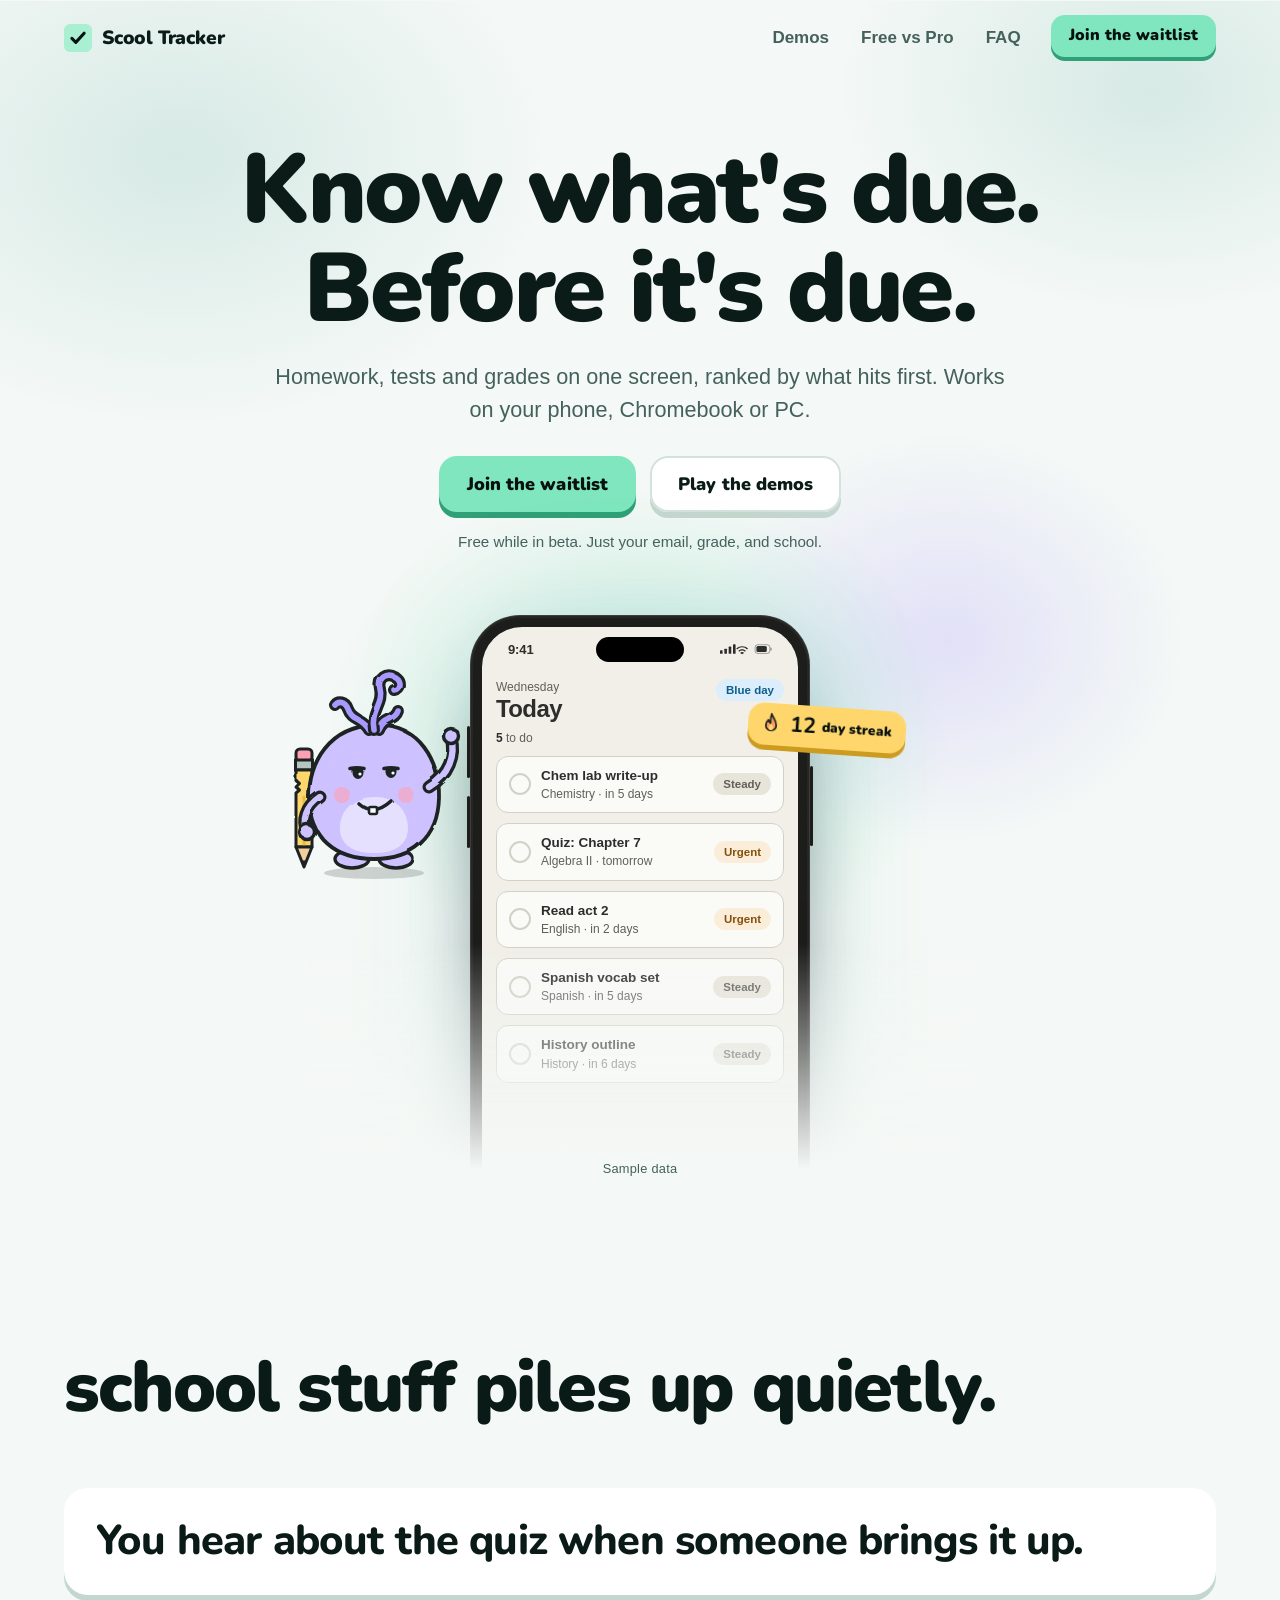
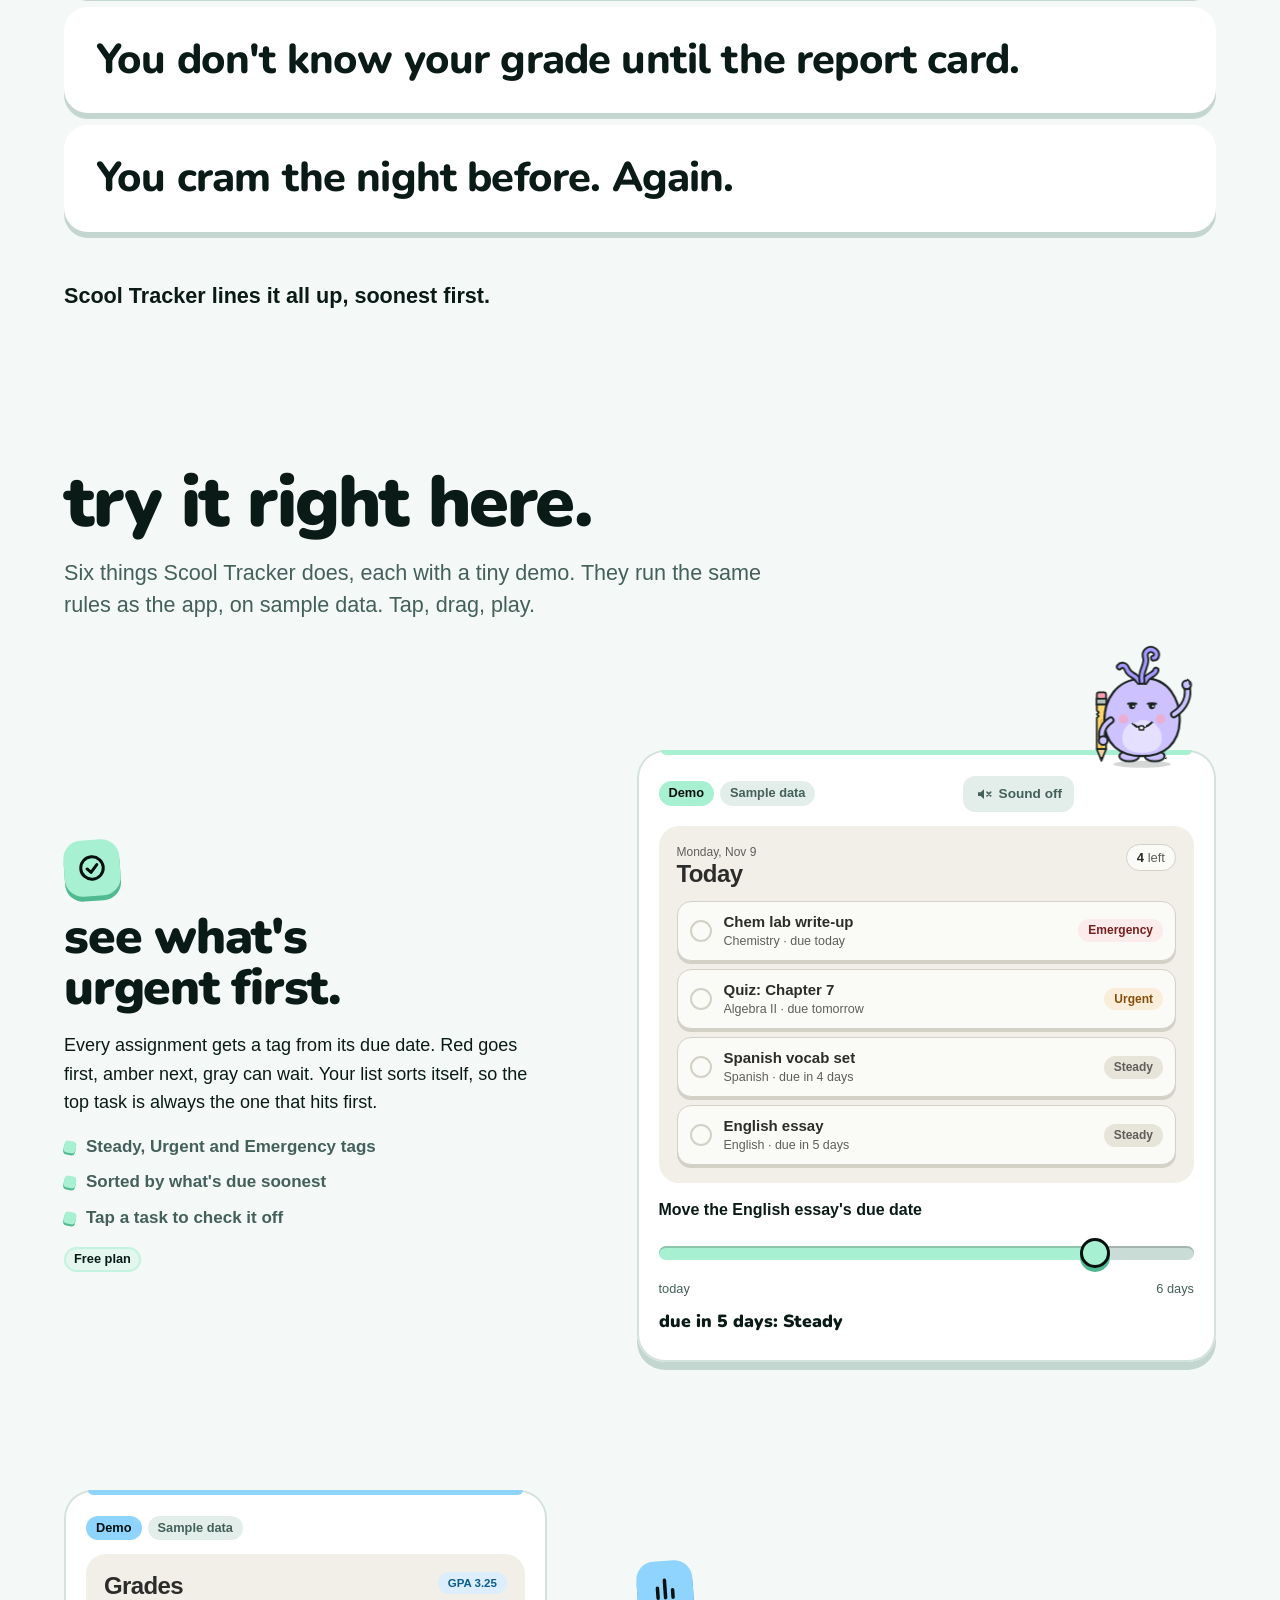
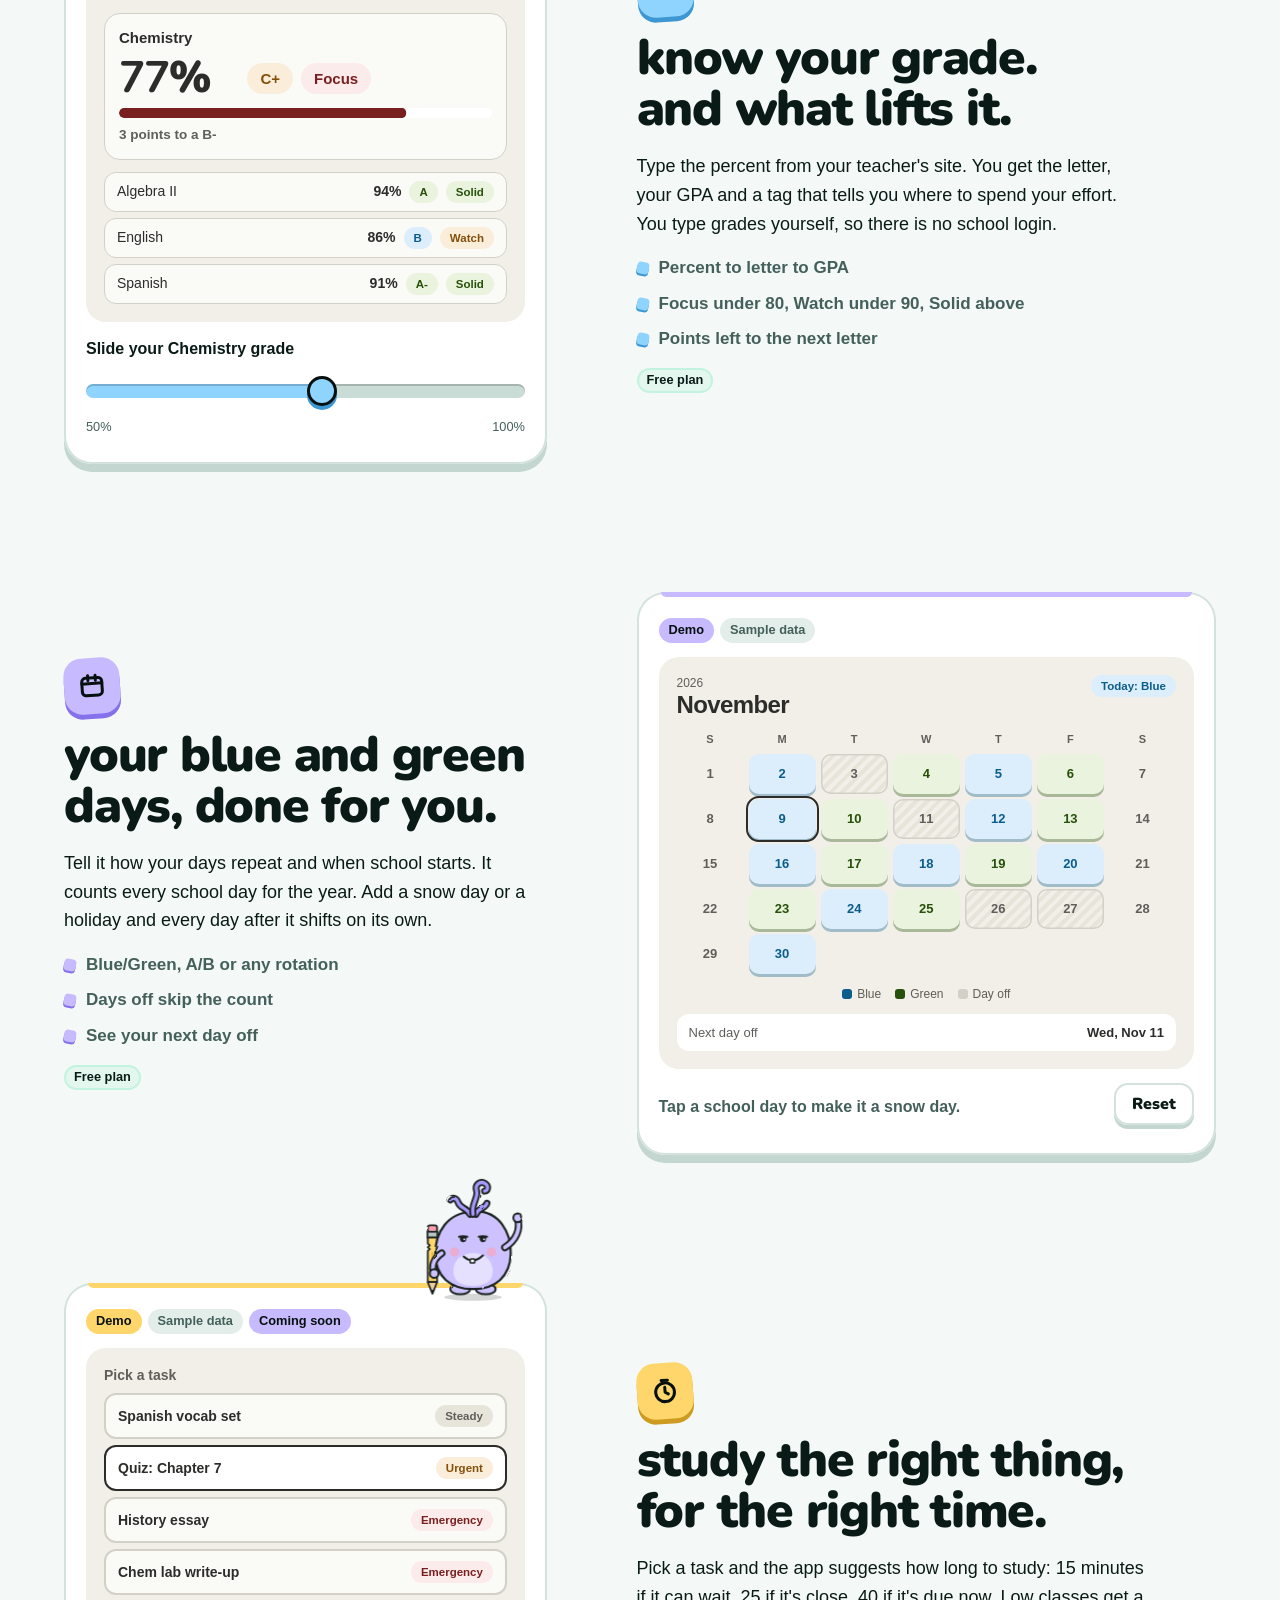
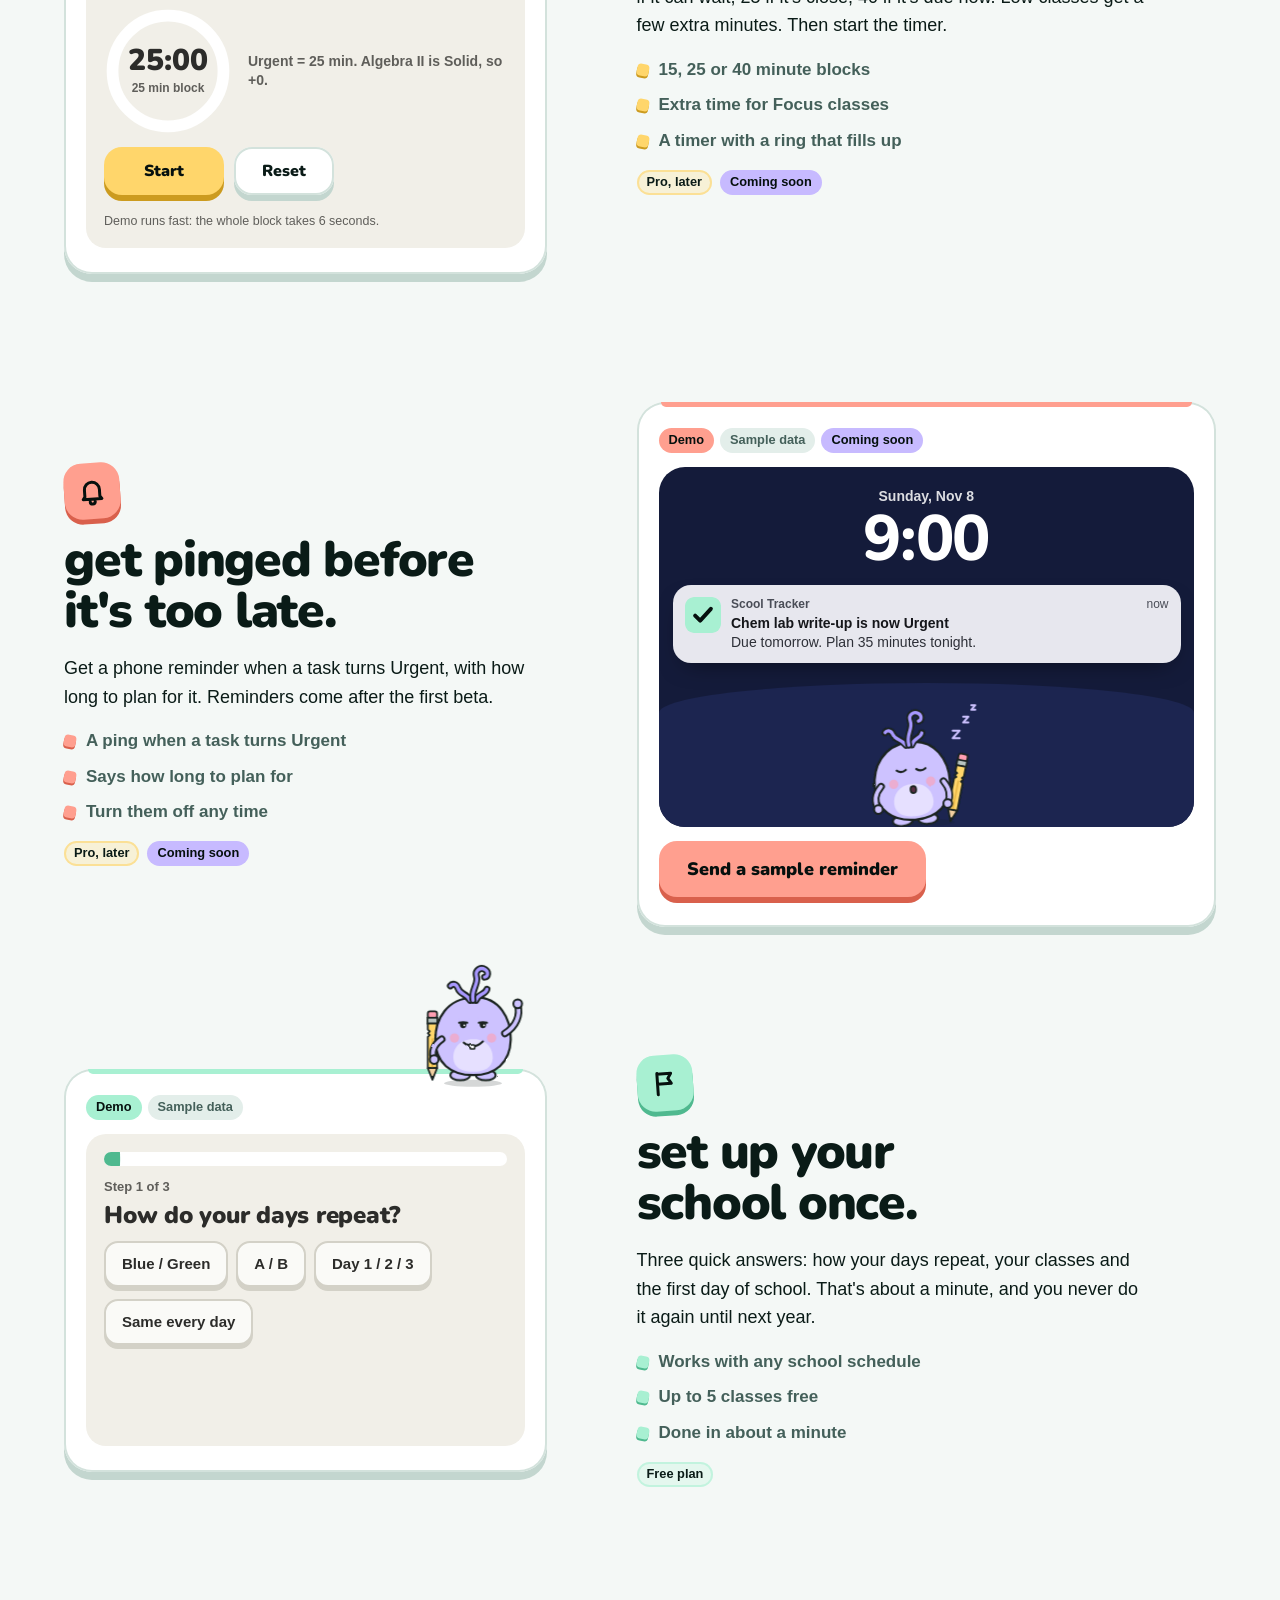
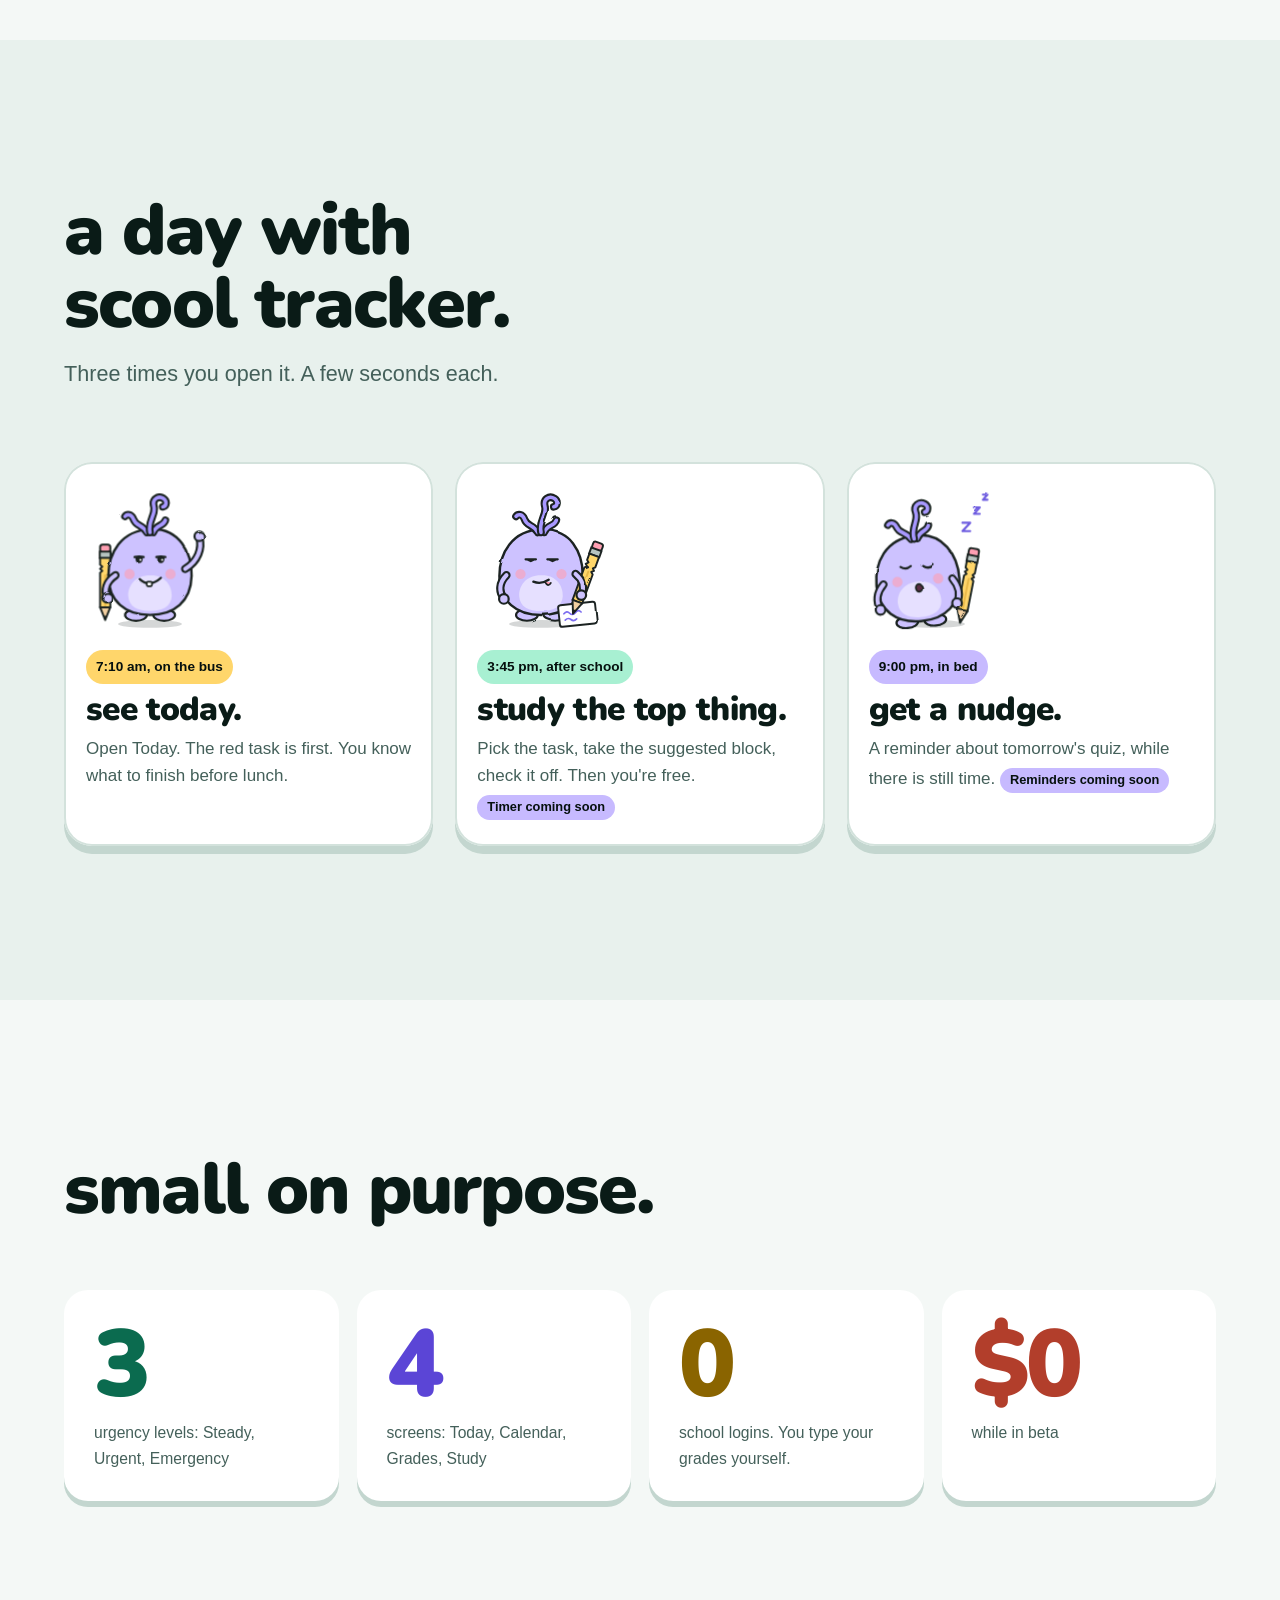
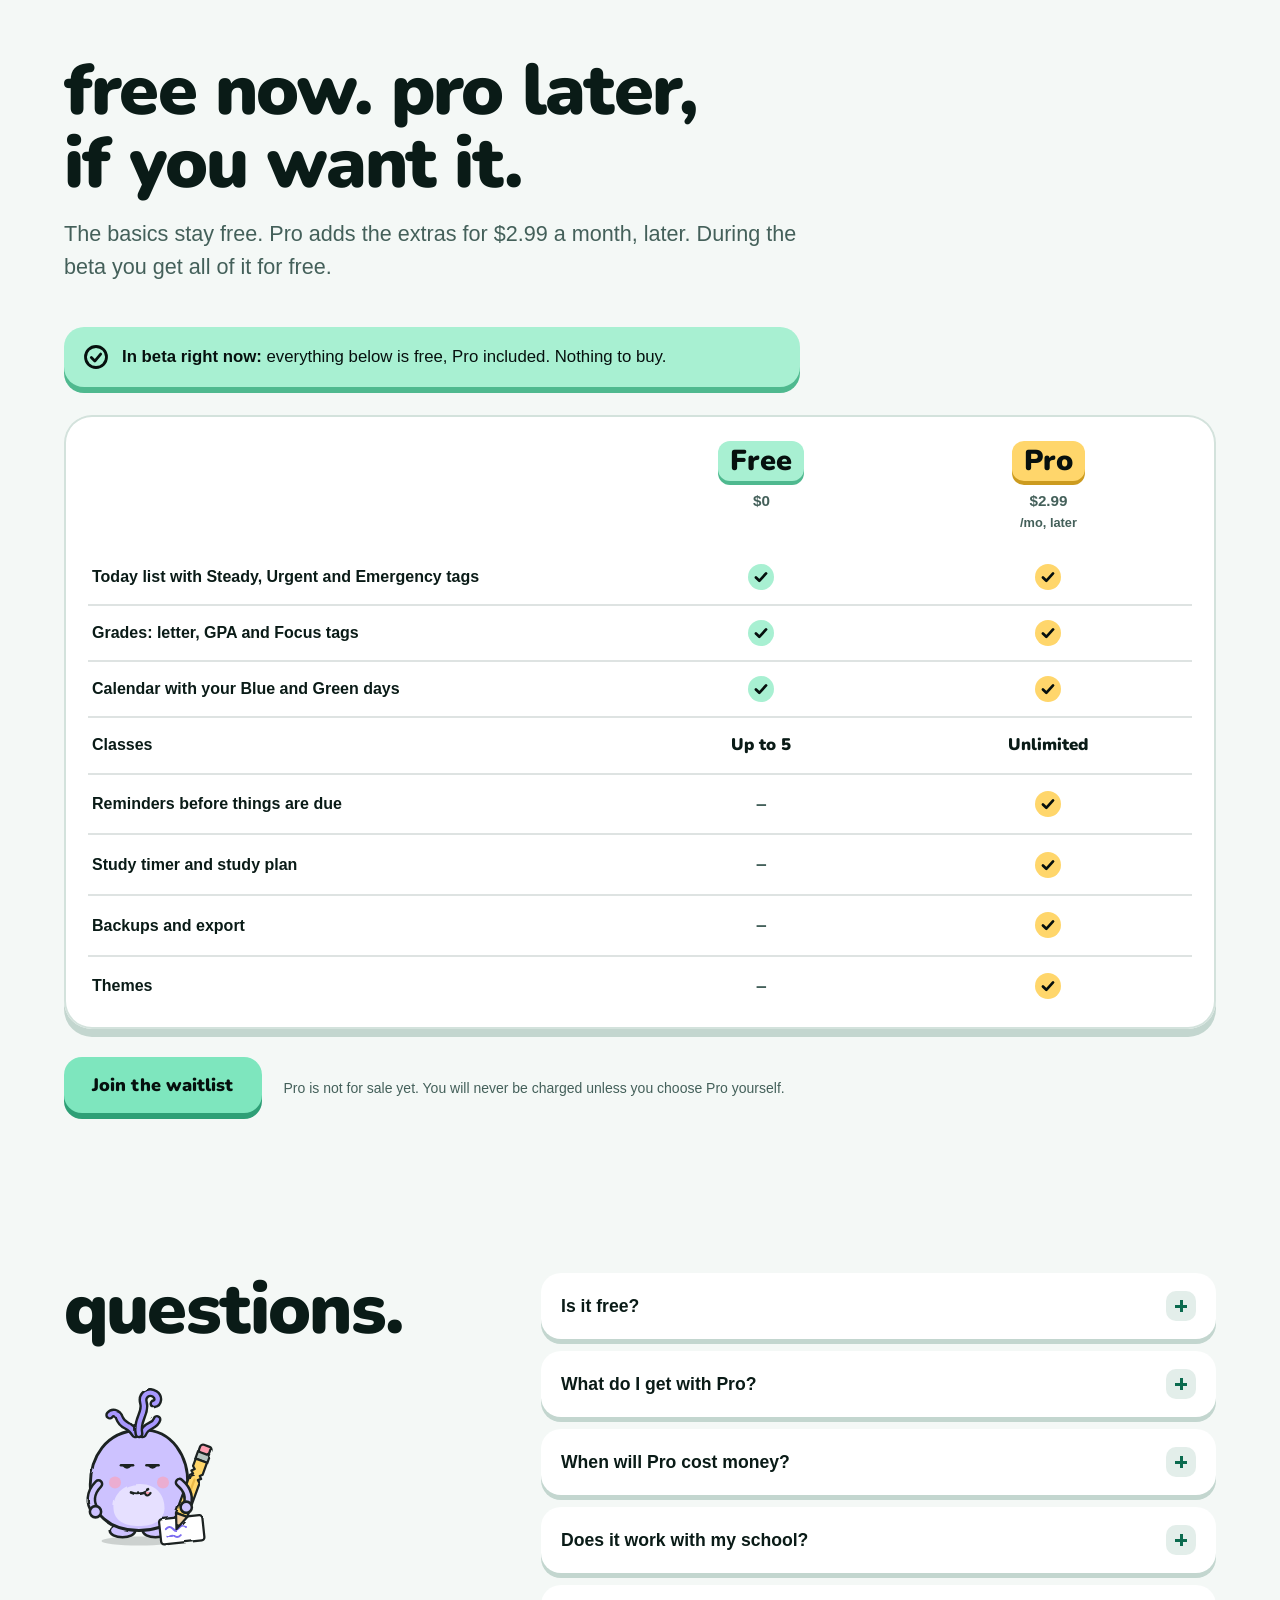
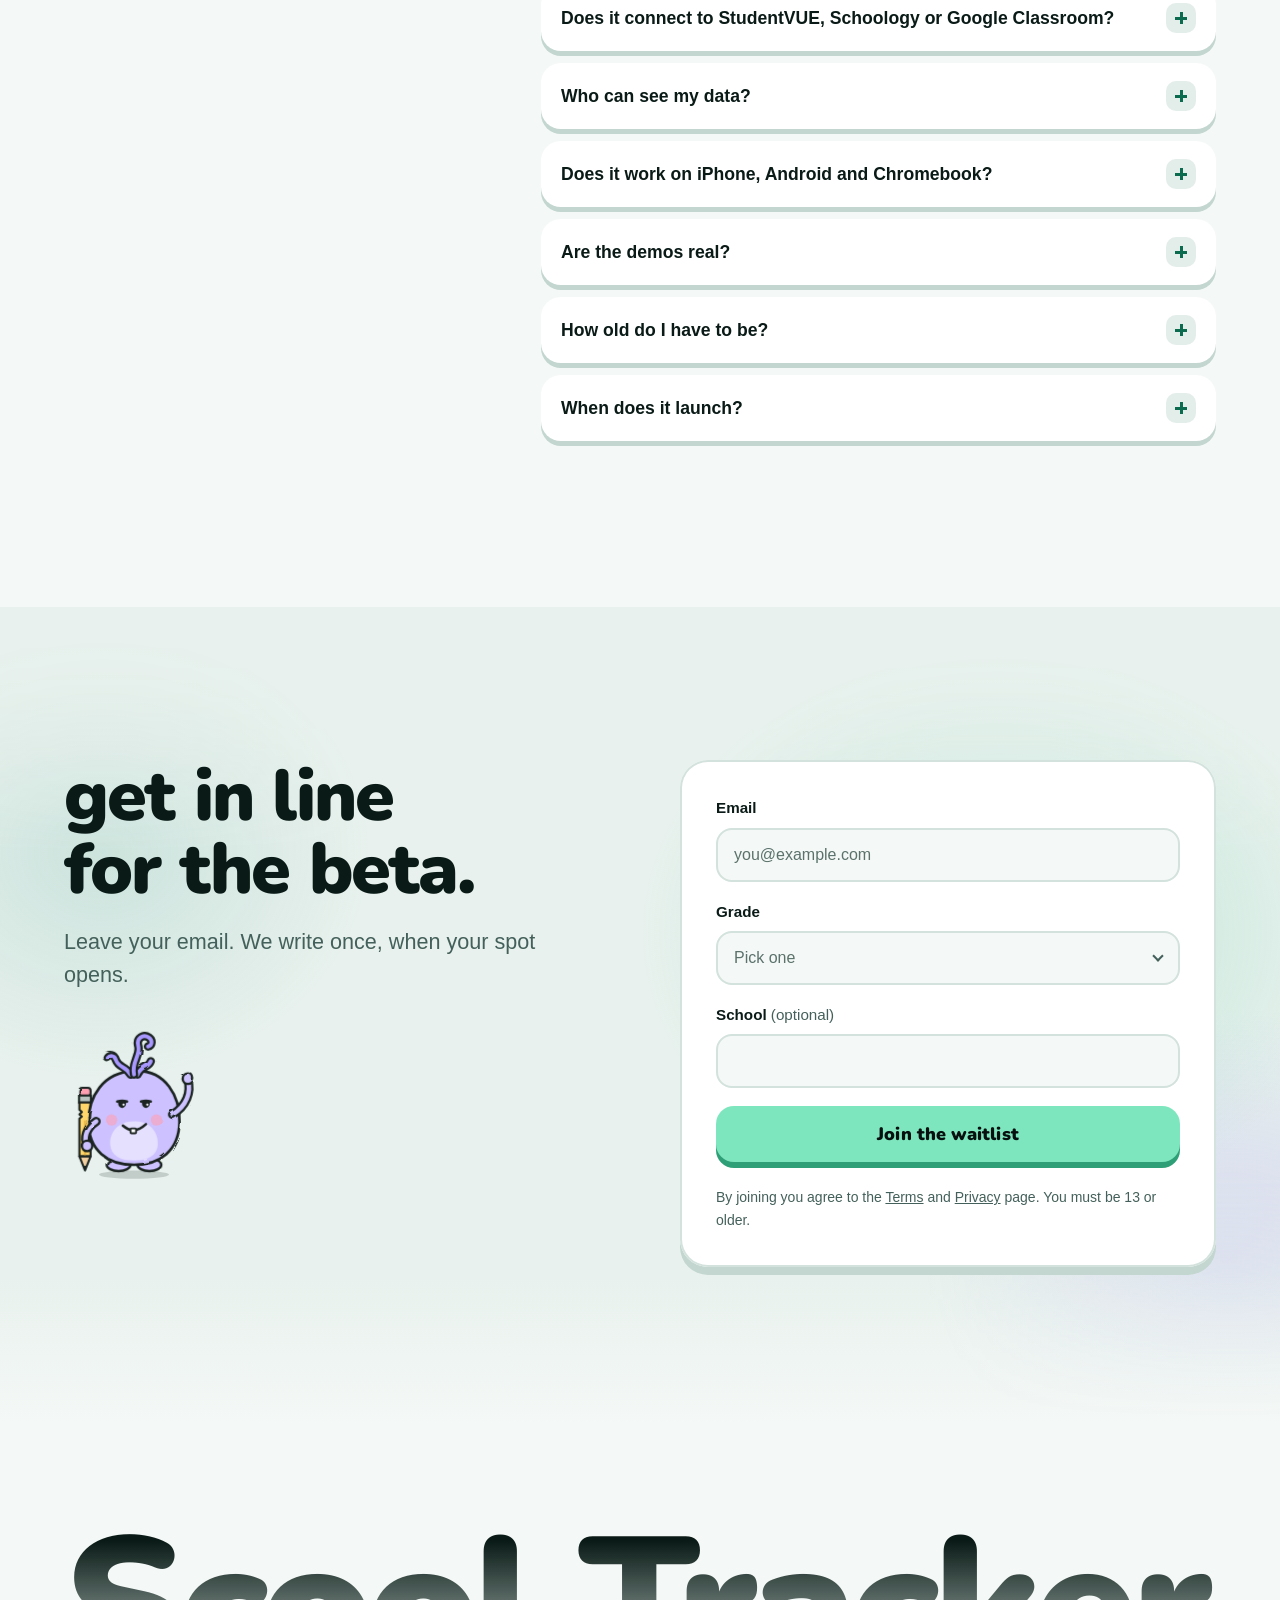
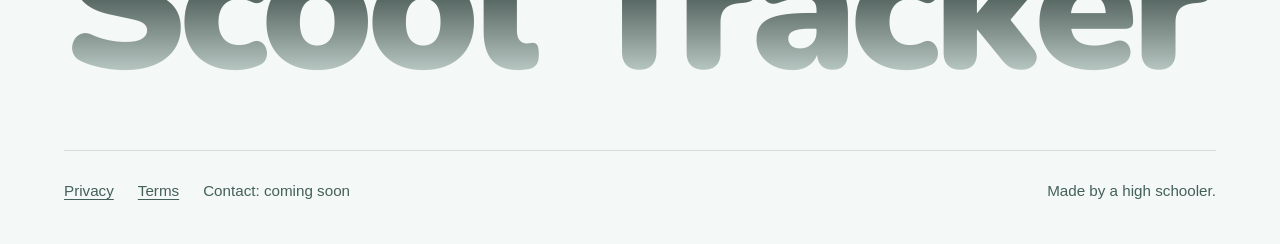
==== index.html @ 89ad270f "Update preview 2026-11-09 20:04" ====
<!doctype html>
<html lang="en" class="no-js">
<head>
<meta charset="utf-8">
<meta name="viewport" content="width=device-width, initial-scale=1">
<title>Scool Tracker: know what's due before it's due</title>
<meta name="description" content="Scool Tracker puts your homework, tests and grades on one screen and ranks them by what hits first. Play the demos right on the page. Free while in beta. Join the waitlist.">
<meta name="color-scheme" content="dark light">
<meta name="theme-color" content="#06100E" media="(prefers-color-scheme: dark)">
<meta name="theme-color" content="#F4F8F6" media="(prefers-color-scheme: light)">
<link rel="icon" href="favicon.svg" type="image/svg+xml">
<meta property="og:type" content="website">
<meta property="og:title" content="Scool Tracker: know what's due before it's due">
<meta property="og:description" content="Homework, tests and grades on one screen. Play the demos. Free while in beta. Join the waitlist.">
<meta property="og:image" content="og.png">
<meta property="og:image:width" content="1200">
<meta property="og:image:height" content="630">
<meta property="og:image:alt" content="Scool Tracker. Know what's due. Before it's due.">
<meta name="twitter:card" content="summary_large_image">
<meta name="twitter:title" content="Scool Tracker: know what's due before it's due">
<meta name="twitter:description" content="Homework, tests and grades on one screen. Free while in beta.">
<meta name="twitter:image" content="og.png">
<!-- TODO(deploy): make og:image an absolute URL and add og:url once the real domain exists. -->
<link rel="preconnect" href="https://fonts.googleapis.com">
<link rel="preconnect" href="https://fonts.gstatic.com" crossorigin>
<link rel="stylesheet" href="https://fonts.googleapis.com/css2?family=Nunito:wght@800;900&display=swap" media="print" onload="this.media='all'">
<noscript><link rel="stylesheet" href="https://fonts.googleapis.com/css2?family=Nunito:wght@800;900&display=swap"></noscript>
<link rel="stylesheet" href="style.css">
<script>document.documentElement.classList.remove('no-js');document.documentElement.classList.add('js')</script>
</head>
<body>
<a class="skip" href="#main">Skip to content</a>
<div class="lessonbar" aria-hidden="true"><i id="lessonbar"></i></div>

<svg width="0" height="0" style="position:absolute" aria-hidden="true" focusable="false">
  <symbol id="i-today" viewBox="0 0 24 24"><circle cx="12" cy="12" r="9" fill="none" stroke="currentColor" stroke-width="2.4"/><path d="M8 12.5l3 3 5-6" fill="none" stroke="currentColor" stroke-width="2.4" stroke-linecap="round" stroke-linejoin="round"/></symbol>
  <symbol id="i-cal" viewBox="0 0 24 24"><rect x="4" y="5.5" width="16" height="14" rx="3" fill="none" stroke="currentColor" stroke-width="2.4"/><path d="M4 10h16M9 3.5v4M15 3.5v4" fill="none" stroke="currentColor" stroke-width="2.4" stroke-linecap="round"/></symbol>
  <symbol id="i-grades" viewBox="0 0 24 24"><path d="M6 19V11M12 19V5M18 19v-6" fill="none" stroke="currentColor" stroke-width="2.8" stroke-linecap="round"/></symbol>
  <symbol id="i-study" viewBox="0 0 24 24"><circle cx="12" cy="13" r="7.5" fill="none" stroke="currentColor" stroke-width="2.4"/><path d="M12 9v4l2.5 1.5M9.5 3.5h5" fill="none" stroke="currentColor" stroke-width="2.4" stroke-linecap="round" stroke-linejoin="round"/></symbol>
  <symbol id="i-bell" viewBox="0 0 24 24"><path d="M6 16.5V11a6 6 0 0 1 12 0v5.5l1.5 2h-15zM10 20.5a2 2 0 0 0 4 0" fill="none" stroke="currentColor" stroke-width="2.4" stroke-linecap="round" stroke-linejoin="round"/></symbol>
  <symbol id="i-flag" viewBox="0 0 24 24"><path d="M6 21V4M6 4.5h11l-2.5 4 2.5 4H6" fill="none" stroke="currentColor" stroke-width="2.4" stroke-linecap="round" stroke-linejoin="round"/></symbol>
  <symbol id="i-check" viewBox="0 0 16 16"><path d="M3.5 8.4l3 3 6-6.6" fill="none" stroke="currentColor" stroke-width="2.4" stroke-linecap="round" stroke-linejoin="round"/></symbol>
  <symbol id="i-flame" viewBox="0 0 24 24"><path d="M12 2.5c1 3.2 4.8 5.6 4.8 10.6A4.8 4.8 0 0 1 12 18a4.8 4.8 0 0 1-4.8-4.9c0-2.4 1.2-3.8 2.2-4.9.3 1.6 1 2.6 2 3 0-3.2-.4-5.8.6-8.7z" fill="#FF9A5C" stroke="#1B2421" stroke-width="1.6" stroke-linejoin="round"/><path d="M12 11.5c.9 1.4 2.2 2.3 2.2 4A2.2 2.2 0 0 1 12 17.7a2.2 2.2 0 0 1-2.2-2.2c0-1.4 1.3-2.4 2.2-4z" fill="#FFD66B"/></symbol>
  <symbol id="i-sb" viewBox="0 0 60 12"><g fill="currentColor"><rect x="0" y="7" width="3" height="4" rx=".8"/><rect x="5" y="5" width="3" height="6" rx=".8"/><rect x="10" y="2.5" width="3" height="8.5" rx=".8"/><rect x="15" y="0" width="3" height="11" rx=".8"/><path d="M29.5 2.2c2.6 0 5 1 6.8 2.7l-1.1 1.2a7.6 7.6 0 0 0-11.4 0l-1.1-1.2a9.7 9.7 0 0 1 6.8-2.7zm0 3.4c1.7 0 3.2.7 4.4 1.8L32.8 8.6a4.4 4.4 0 0 0-6.6 0L25.1 7.4c1.2-1.1 2.7-1.8 4.4-1.8zm0 3.3c.9 0 1.7.4 2.3 1L29.5 11.4l-2.3-1.5c.6-.6 1.4-1 2.3-1z" transform="translate(-4 0)"/></g><rect x="40.5" y=".5" width="17" height="10" rx="3" fill="none" stroke="currentColor" opacity=".5"/><rect x="42" y="2" width="12" height="7" rx="1.8" fill="currentColor"/><rect x="58.2" y="3.6" width="1.4" height="3.8" rx=".7" fill="currentColor" opacity=".5"/></symbol>
</svg>

<header class="nav" id="nav">
  <div class="wrap">
    <a class="brand" href="./" aria-label="Scool Tracker home">
      <svg viewBox="0 0 64 64" aria-hidden="true"><rect width="64" height="64" rx="14" fill="#A8F0D2"/><path d="M18 33l9 9 19-21" fill="none" stroke="#06100E" stroke-width="7" stroke-linecap="round" stroke-linejoin="round"/></svg>
      Scool Tracker
    </a>
    <nav class="nav-links" aria-label="Page">
      <a href="#demos">Demos</a>
      <a href="#plans">Free vs Pro</a>
      <a href="#faq">FAQ</a>
    </nav>
    <a class="btn btn-sm" href="#join">Join the waitlist</a>
  </div>
</header>

<main id="main">

<section class="hero" aria-labelledby="hero-h">
  <div class="wrap">
    <h1 id="hero-h">Know what's due. Before it's due.</h1>
    <p class="lede">Homework, tests and grades on one screen, ranked by what hits first. Works on your phone, Chromebook or PC.</p>
    <div class="cta">
      <div class="cta-row">
        <a class="btn" id="hero-cta" href="#join">Join the waitlist</a>
        <a class="btn btn-2" href="#demos">Play the demos</a>
      </div>
      <small>Free while in beta. Just your email, grade, and school.</small>
    </div>
    <figure class="hero-phone" id="hero-phone">
      <div class="streak" aria-hidden="true"><svg class="flame"><use href="#i-flame"/></svg><b id="streak">12</b><span>day streak</span></div>
      <div class="hero-doodle" data-doodle="wave" id="hero-doodle"></div>
      <div class="phone" role="img" aria-label="Phone showing the Today screen. Sample assignments are tagged Steady, Urgent and Emergency as their due dates get closer, then get checked off.">
        <div class="island" aria-hidden="true"></div>
        <div class="screen" aria-hidden="true">
          <div class="sb"><span>9:41</span><svg><use href="#i-sb"/></svg></div>
          <div class="s-head"><div><div class="s-date">Wednesday</div><h3>Today</h3></div><span class="badge b-blue">Blue day</span></div>
          <div class="left" id="h-left"><b id="h-count">5</b> to do</div>
          <div class="task trow" id="h-flip"><span class="chk"><svg><use href="#i-check"/></svg></span><div class="tmain"><span class="task-title">Chem lab write-up</span><span class="task-sub" id="h-flip-sub">Chemistry · today</span></div><span class="badge b-red" id="h-flip-b">Emergency</span></div>
          <div class="task trow"><span class="chk"><svg><use href="#i-check"/></svg></span><div class="tmain"><span class="task-title">Quiz: Chapter 7</span><span class="task-sub">Algebra II · tomorrow</span></div><span class="badge b-amber">Urgent</span></div>
          <div class="task trow" id="h-t3"><span class="chk"><svg><use href="#i-check"/></svg></span><div class="tmain"><span class="task-title">Read act 2</span><span class="task-sub">English · in 2 days</span></div><span class="badge b-amber">Urgent</span></div>
          <div class="task trow"><span class="chk"><svg><use href="#i-check"/></svg></span><div class="tmain"><span class="task-title">Spanish vocab set</span><span class="task-sub">Spanish · in 5 days</span></div><span class="badge b-gray">Steady</span></div>
          <div class="task trow"><span class="chk"><svg><use href="#i-check"/></svg></span><div class="tmain"><span class="task-title">History outline</span><span class="task-sub">History · in 6 days</span></div><span class="badge b-gray">Steady</span></div>
        </div>
      </div>
    </figure>
    <p class="sample">Sample data</p>
  </div>
</section>

<section class="problem" aria-labelledby="problem-h">
  <div class="wrap">
    <h2 id="problem-h" class="title">school stuff piles up quietly.</h2>
    <ul class="pain">
      <li>You hear about the quiz when someone brings it up.</li>
      <li>You don't know your grade until the report card.</li>
      <li>You cram the night before. Again.</li>
    </ul>
    <p class="lede fix">Scool Tracker lines it all up, soonest first.</p>
  </div>
</section>

<section class="feats" id="demos" aria-labelledby="demos-h">
  <div class="wrap">
    <div class="sec-head reveal">
      <h2 id="demos-h" class="title">try it right here.</h2>
      <p class="lede">Six things Scool Tracker does, each with a tiny demo. They run the same rules as the app, on sample data. Tap, drag, play.</p>
    </div>

    <!-- 1. TODAY -->
    <article class="feat" id="f-today" aria-labelledby="f-today-h" style="--pop: var(--pop-mint); --pop-edge: var(--pop-mint-edge)">
      <div class="feat-copy reveal">
        <span class="feat-ico" aria-hidden="true"><svg><use href="#i-today"/></svg></span>
        <h3 id="f-today-h">see what's urgent first.</h3>
        <p>Every assignment gets a tag from its due date. Red goes first, amber next, gray can wait. Your list sorts itself, so the top task is always the one that hits first.</p>
        <ul class="points">
          <li>Steady, Urgent and Emergency tags</li>
          <li>Sorted by what's due soonest</li>
          <li>Tap a task to check it off</li>
        </ul>
        <p class="plan"><span class="tag tag-free">Free plan</span></p>
      </div>
      <div class="demo reveal" id="demo-today">
        <div class="demo-top"><span class="tag tag-demo">Demo</span><span class="tag">Sample data</span>
          <button type="button" class="snd" id="snd" aria-pressed="false"><svg viewBox="0 0 24 24" aria-hidden="true"><path d="M4 9.5h3.5L12 5.5v13l-4.5-4H4z" fill="currentColor"/><path class="snd-on" d="M15.5 9a4 4 0 0 1 0 6M18 6.5a7.5 7.5 0 0 1 0 11" fill="none" stroke="currentColor" stroke-width="2" stroke-linecap="round"/><path class="snd-off" d="M16 9.5l5 5M21 9.5l-5 5" fill="none" stroke="currentColor" stroke-width="2" stroke-linecap="round"/></svg><span id="snd-l">Sound off</span></button>
        </div>
        <div class="app">
          <div class="s-head"><div><div class="s-date">Monday, Nov 9</div><h4>Today</h4></div><span class="left-pill"><b id="td-left">4</b> left</span></div>
          <ul class="td-list" id="td-list" aria-label="Sample to-do list"></ul>
          <p class="td-done" id="td-done" hidden>All done. Go outside. <button type="button" class="linkish" id="td-reset">Start over</button></p>
        </div>
        <div class="ctl">
          <label for="td-days">Move the English essay's due date</label>
          <input type="range" id="td-days" min="0" max="6" step="1" value="5" aria-describedby="td-days-out">
          <div class="ctl-scale" aria-hidden="true"><span>today</span><span>6 days</span></div>
          <output id="td-days-out" for="td-days">due in 5 days: Steady</output>
        </div>
        <div class="demo-doodle" data-doodle="wave" id="td-doodle"></div>
        <p class="sr-only" aria-live="polite" id="td-live"></p>
      </div>
    </article>

    <!-- 2. GRADES -->
    <article class="feat" id="f-grades" aria-labelledby="f-grades-h" style="--pop: var(--pop-sky); --pop-edge: var(--pop-sky-edge)">
      <div class="feat-copy reveal">
        <span class="feat-ico" aria-hidden="true"><svg><use href="#i-grades"/></svg></span>
        <h3 id="f-grades-h">know your grade. and what lifts it.</h3>
        <p>Type the percent from your teacher's site. You get the letter, your GPA and a tag that tells you where to spend your effort. You type grades yourself, so there is no school login.</p>
        <ul class="points">
          <li>Percent to letter to GPA</li>
          <li>Focus under 80, Watch under 90, Solid above</li>
          <li>Points left to the next letter</li>
        </ul>
        <p class="plan"><span class="tag tag-free">Free plan</span></p>
      </div>
      <div class="demo reveal" id="demo-grades">
        <div class="demo-top"><span class="tag tag-demo">Demo</span><span class="tag">Sample data</span></div>
        <div class="app">
          <div class="s-head"><h4>Grades</h4><span class="badge b-blue" id="gr-gpa">GPA 3.25</span></div>
          <div class="gr-big">
            <div class="gr-name">Chemistry</div>
            <div class="gr-row"><span class="gr-pct"><b id="gr-pct">77</b>%</span><span class="badge big b-amber" id="gr-letter">C+</span><span class="badge big b-red" id="gr-tier">Focus</span></div>
            <div class="gr-bar" aria-hidden="true"><i id="gr-bar"></i></div>
            <p class="gr-next" id="gr-next">3 points to a B-</p>
          </div>
          <ul class="gr-list" aria-label="Other sample classes">
            <li><span>Algebra II</span><span class="pct">94%</span><span class="badge b-green">A</span><span class="badge b-green">Solid</span></li>
            <li><span>English</span><span class="pct">86%</span><span class="badge b-blue">B</span><span class="badge b-amber">Watch</span></li>
            <li><span>Spanish</span><span class="pct">91%</span><span class="badge b-green">A-</span><span class="badge b-green">Solid</span></li>
          </ul>
        </div>
        <div class="ctl">
          <label for="gr-slider">Slide your Chemistry grade</label>
          <input type="range" id="gr-slider" min="50" max="100" step="1" value="77" aria-describedby="gr-live">
          <div class="ctl-scale" aria-hidden="true"><span>50%</span><span>100%</span></div>
        </div>
        <p class="sr-only" aria-live="polite" id="gr-live"></p>
      </div>
    </article>

    <!-- 3. CALENDAR -->
    <article class="feat" id="f-cal" aria-labelledby="f-cal-h" style="--pop: var(--pop-lav); --pop-edge: var(--pop-lav-edge)">
      <div class="feat-copy reveal">
        <span class="feat-ico" aria-hidden="true"><svg><use href="#i-cal"/></svg></span>
        <h3 id="f-cal-h">your blue and green days, done for you.</h3>
        <p>Tell it how your days repeat and when school starts. It counts every school day for the year. Add a snow day or a holiday and every day after it shifts on its own.</p>
        <ul class="points">
          <li>Blue/Green, A/B or any rotation</li>
          <li>Days off skip the count</li>
          <li>See your next day off</li>
        </ul>
        <p class="plan"><span class="tag tag-free">Free plan</span></p>
      </div>
      <div class="demo reveal" id="demo-cal">
        <div class="demo-top"><span class="tag tag-demo">Demo</span><span class="tag">Sample data</span></div>
        <div class="app">
          <div class="s-head"><div><div class="s-date">2026</div><h4>November</h4></div><span class="badge b-blue" id="cal-today">Today: Blue</span></div>
          <div class="cal-grid" id="cal-grid" role="group" aria-label="November 2026. Tap a school day to make it a day off."></div>
          <div class="legend"><span><i class="dot cb"></i>Blue</span><span><i class="dot cg"></i>Green</span><span><i class="dot co"></i>Day off</span></div>
          <div class="note-card"><span>Next day off</span><b id="cal-next">Thu, Nov 26</b></div>
        </div>
        <div class="ctl ctl-row">
          <p class="ctl-hint">Tap a school day to make it a snow day.</p>
          <button type="button" class="btn btn-sm btn-2" id="cal-reset">Reset</button>
        </div>
        <p class="sr-only" aria-live="polite" id="cal-live"></p>
      </div>
    </article>

    <!-- 4. STUDY -->
    <article class="feat" id="f-study" aria-labelledby="f-study-h" style="--pop: var(--pop-sun); --pop-edge: var(--pop-sun-edge)">
      <div class="feat-copy reveal">
        <span class="feat-ico" aria-hidden="true"><svg><use href="#i-study"/></svg></span>
        <h3 id="f-study-h">study the right thing, for the right time.</h3>
        <p>Pick a task and the app suggests how long to study: 15 minutes if it can wait, 25 if it's close, 40 if it's due now. Low classes get a few extra minutes. Then start the timer.</p>
        <ul class="points">
          <li>15, 25 or 40 minute blocks</li>
          <li>Extra time for Focus classes</li>
          <li>A timer with a ring that fills up</li>
        </ul>
        <p class="plan"><span class="tag tag-pro">Pro, later</span><span class="tag tag-soon">Coming soon</span></p>
      </div>
      <div class="demo reveal" id="demo-study">
        <div class="demo-top"><span class="tag tag-demo">Demo</span><span class="tag">Sample data</span><span class="tag tag-soon">Coming soon</span></div>
        <div class="app">
          <fieldset class="st-pick">
            <legend>Pick a task</legend>
            <div class="st-opts" id="st-opts"></div>
          </fieldset>
          <div class="st-main">
            <div class="ring" aria-hidden="true">
              <svg viewBox="0 0 120 120"><circle class="ring-bg" cx="60" cy="60" r="52"/><circle class="ring-fg" id="st-ring" cx="60" cy="60" r="52"/></svg>
              <div class="ring-in"><b id="st-time">25:00</b><span id="st-state">ready</span></div>
            </div>
            <p class="st-why" id="st-why">Urgent = 25 min. Algebra II is Solid, so +0.</p>
          </div>
          <div class="st-btns">
            <button type="button" class="btn" id="st-start">Start</button>
            <button type="button" class="btn btn-2" id="st-reset">Reset</button>
          </div>
          <p class="fine st-note">Demo runs fast: the whole block takes 6 seconds.</p>
        </div>
        <div class="demo-doodle" data-doodle="wave" id="st-doodle"></div>
        <p class="sr-only" aria-live="polite" id="st-live"></p>
      </div>
    </article>

    <!-- 5. REMINDERS -->
    <article class="feat" id="f-rem" aria-labelledby="f-rem-h" style="--pop: var(--pop-coral); --pop-edge: var(--pop-coral-edge)">
      <div class="feat-copy reveal">
        <span class="feat-ico" aria-hidden="true"><svg><use href="#i-bell"/></svg></span>
        <h3 id="f-rem-h">get pinged before it's too late.</h3>
        <p>Get a phone reminder when a task turns Urgent, with how long to plan for it. Reminders come after the first beta.</p>
        <ul class="points">
          <li>A ping when a task turns Urgent</li>
          <li>Says how long to plan for</li>
          <li>Turn them off any time</li>
        </ul>
        <p class="plan"><span class="tag tag-pro">Pro, later</span><span class="tag tag-soon">Coming soon</span></p>
      </div>
      <div class="demo reveal" id="demo-rem">
        <div class="demo-top"><span class="tag tag-demo">Demo</span><span class="tag">Sample data</span><span class="tag tag-soon">Coming soon</span></div>
        <div class="lock">
          <div class="lock-time"><span>Sunday, Nov 8</span><b>9:00</b></div>
          <ol class="notes" id="rem-notes" aria-live="polite" aria-label="Sample notifications"></ol>
          <div class="lock-doodle" data-doodle="sleepy"></div>
        </div>
        <div class="ctl ctl-row">
          <button type="button" class="btn" id="rem-send">Send a sample reminder</button>
        </div>
      </div>
    </article>

    <!-- 6. SETUP -->
    <article class="feat" id="f-setup" aria-labelledby="f-setup-h" style="--pop: var(--pop-mint); --pop-edge: var(--pop-mint-edge)">
      <div class="feat-copy reveal">
        <span class="feat-ico" aria-hidden="true"><svg><use href="#i-flag"/></svg></span>
        <h3 id="f-setup-h">set up your school once.</h3>
        <p>Three quick answers: how your days repeat, your classes and the first day of school. That's about a minute, and you never do it again until next year.</p>
        <ul class="points">
          <li>Works with any school schedule</li>
          <li>Up to 5 classes free</li>
          <li>Done in about a minute</li>
        </ul>
        <p class="plan"><span class="tag tag-free">Free plan</span></p>
      </div>
      <div class="demo reveal" id="demo-setup">
        <div class="demo-top"><span class="tag tag-demo">Demo</span><span class="tag">Sample data</span></div>
        <div class="app">
          <div class="su-bar" aria-hidden="true"><i id="su-bar"></i></div>
          <div id="su-body"></div>
        </div>
        <div class="demo-doodle" data-doodle="wave" id="su-doodle"></div>
        <p class="sr-only" aria-live="polite" id="su-live"></p>
      </div>
    </article>
  </div>
</section>

<section class="day" aria-labelledby="day-h">
  <div class="wrap">
    <div class="sec-head reveal">
      <h2 id="day-h" class="title">a day with scool tracker.</h2>
      <p class="lede">Three times you open it. A few seconds each.</p>
    </div>
    <ol class="day-strip">
      <li class="reveal" style="--pop: var(--pop-sun)">
        <div class="day-pic" data-doodle="wave"></div>
        <p class="day-time">7:10 am, on the bus</p>
        <h3>see today.</h3>
        <p>Open Today. The red task is first. You know what to finish before lunch.</p>
      </li>
      <li class="reveal" style="--pop: var(--pop-mint)">
        <div class="day-pic" data-doodle="focused"></div>
        <p class="day-time">3:45 pm, after school</p>
        <h3>study the top thing.</h3>
        <p>Pick the task, take the suggested block, check it off. Then you're free. <span class="tag tag-soon">Timer coming soon</span></p>
      </li>
      <li class="reveal" style="--pop: var(--pop-lav)">
        <div class="day-pic" data-doodle="sleepy"></div>
        <p class="day-time">9:00 pm, in bed</p>
        <h3>get a nudge.</h3>
        <p>A reminder about tomorrow's quiz, while there is still time. <span class="tag tag-soon">Reminders coming soon</span></p>
      </li>
    </ol>
  </div>
</section>

<section class="stats" aria-labelledby="stats-h">
  <div class="wrap">
    <h2 id="stats-h" class="title reveal">small on purpose.</h2>
    <div class="stat-grid">
      <div class="stat reveal"><b data-count="3">3</b><span>urgency levels: Steady, Urgent, Emergency</span></div>
      <div class="stat reveal"><b data-count="4">4</b><span>screens: Today, Calendar, Grades, Study</span></div>
      <div class="stat reveal"><b>0</b><span>school logins. You type your grades yourself.</span></div>
      <div class="stat reveal"><b>$0</b><span>while in beta</span></div>
    </div>
  </div>
</section>

<section class="plans" id="plans" aria-labelledby="plans-h">
  <div class="wrap">
    <div class="sec-head reveal">
      <h2 id="plans-h" class="title">free now. pro later, if you want it.</h2>
      <p class="lede">The basics stay free. Pro adds the extras for $2.99 a month, later. During the beta you get all of it for free.</p>
    </div>
    <p class="beta-note reveal"><svg aria-hidden="true"><use href="#i-today"/></svg><span><b>In beta right now:</b> everything below is free, Pro included. Nothing to buy.</span></p>
    <div class="plan-wrap reveal">
      <table class="plan-table">
        <caption class="sr-only">What the Free and Pro plans include</caption>
        <thead>
          <tr><th scope="col"><span class="sr-only">Feature</span></th>
            <th scope="col" class="p-free"><span class="p-name">Free</span><span class="p-price">$0</span></th>
            <th scope="col" class="p-pro"><span class="p-name">Pro</span><span class="p-price">$2.99<small>/mo, later</small></span></th></tr>
        </thead>
        <tbody>
          <tr><th scope="row">Today list with Steady, Urgent and Emergency tags</th><td><svg class="yes" role="img" aria-label="Included"><use href="#i-check"/></svg></td><td><svg class="yes" role="img" aria-label="Included"><use href="#i-check"/></svg></td></tr>
          <tr><th scope="row">Grades: letter, GPA and Focus tags</th><td><svg class="yes" role="img" aria-label="Included"><use href="#i-check"/></svg></td><td><svg class="yes" role="img" aria-label="Included"><use href="#i-check"/></svg></td></tr>
          <tr><th scope="row">Calendar with your Blue and Green days</th><td><svg class="yes" role="img" aria-label="Included"><use href="#i-check"/></svg></td><td><svg class="yes" role="img" aria-label="Included"><use href="#i-check"/></svg></td></tr>
          <tr><th scope="row">Classes</th><td><b class="val">Up to 5</b></td><td><b class="val">Unlimited</b></td></tr>
          <tr><th scope="row">Reminders before things are due</th><td><span class="no" aria-label="Not included">–</span></td><td><svg class="yes" role="img" aria-label="Included"><use href="#i-check"/></svg></td></tr>
          <tr><th scope="row">Study timer and study plan</th><td><span class="no" aria-label="Not included">–</span></td><td><svg class="yes" role="img" aria-label="Included"><use href="#i-check"/></svg></td></tr>
          <tr><th scope="row">Backups and export</th><td><span class="no" aria-label="Not included">–</span></td><td><svg class="yes" role="img" aria-label="Included"><use href="#i-check"/></svg></td></tr>
          <tr><th scope="row">Themes</th><td><span class="no" aria-label="Not included">–</span></td><td><svg class="yes" role="img" aria-label="Included"><use href="#i-check"/></svg></td></tr>
        </tbody>
      </table>
    </div>
    <div class="plans-foot reveal">
      <a class="btn" href="#join">Join the waitlist</a>
      <p class="fine">Pro is not for sale yet. You will never be charged unless you choose Pro yourself.</p>
    </div>
  </div>
</section>

<section class="faq" id="faq" aria-labelledby="faq-h">
  <div class="wrap faq-grid">
    <div class="faq-head reveal">
      <h2 id="faq-h" class="title">questions.</h2>
      <div class="faq-doodle" data-doodle="focused"></div>
    </div>
    <div>
      <details><summary>Is it free?</summary><div class="ans"><p>Yes. During the beta everything is free. After that, Today, Grades, Calendar and up to 5 classes stay free. Pro will be $2.99 a month.</p></div></details>
      <details><summary>What do I get with Pro?</summary><div class="ans"><p>Unlimited classes, reminders, the study timer and study plan, backups and export, and themes. Free keeps Today, Grades, Calendar and up to 5 classes.</p></div></details>
      <details><summary>When will Pro cost money?</summary><div class="ans"><p>Not during the beta. Pro is not for sale yet, and you will never be charged unless you choose Pro yourself.</p></div></details>
      <details><summary>Does it work with my school?</summary><div class="ans"><p>Yes, any school. You type in your own schedule: Blue and Green days, A and B days, a three-day rotation or the same classes every day.</p></div></details>
      <details><summary>Does it connect to StudentVUE, Schoology or Google Classroom?</summary><div class="ans"><p>No. You type your grades and assignments yourself. That keeps your school login out of it, and it works the same at every school.</p></div></details>
      <details><summary>Who can see my data?</summary><div class="ans"><p>Only you. We do not sell it. <a href="privacy.html">Read the privacy page.</a></p></div></details>
      <details><summary>Does it work on iPhone, Android and Chromebook?</summary><div class="ans"><p>It runs in the browser, so it works on a phone, a Chromebook or a PC.</p></div></details>
      <details><summary>Are the demos real?</summary><div class="ans"><p>They use the same rules as the app, with sample data. The study timer and reminders are not in the app yet, so they are marked Coming soon.</p></div></details>
      <details><summary>How old do I have to be?</summary><div class="ans"><p>13 or older.</p></div></details>
      <details><summary>When does it launch?</summary><div class="ans"><p>No date yet. People on the waitlist get in first.</p></div></details>
    </div>
  </div>
</section>

<section class="join" id="join" aria-labelledby="join-h">
  <div class="wrap join-grid">
    <div class="join-copy">
      <h2 id="join-h" class="title">get in line for the beta.</h2>
      <p class="lede">Leave your email. We write once, when your spot opens.</p>
      <div class="join-doodle" data-doodle="wave"></div>
    </div>
    <div class="form-card">
      <form id="wl" novalidate>
        <div class="field">
          <label for="email">Email</label>
          <input id="email" name="email" type="email" inputmode="email" autocomplete="email" autocapitalize="none" spellcheck="false" required placeholder="you@example.com" aria-describedby="email-err">
          <p class="field-err" id="email-err" role="alert"></p>
        </div>
        <div class="field">
          <label for="grade">Grade</label>
          <div class="sel"><select id="grade" name="grade" required aria-describedby="grade-err">
            <option value="" selected disabled>Pick one</option>
            <option>9</option><option>10</option><option>11</option><option>12</option>
          </select></div>
          <p class="field-err" id="grade-err" role="alert"></p>
        </div>
        <div class="field">
          <label for="school">School <span class="hint">(optional)</span></label>
          <input id="school" name="school" type="text" autocomplete="organization" maxlength="100">
        </div>
        <div class="hp" aria-hidden="true"><label for="website">Leave this empty</label><input id="website" name="website" type="text" tabindex="-1" autocomplete="off"></div>
        <button class="btn" type="submit" id="wl-btn"><span class="lbl">Join the waitlist</span><span class="spin" aria-hidden="true"></span></button>
        <p class="form-msg" id="wl-msg" role="alert" aria-live="assertive"></p>
        <p class="fine">By joining you agree to the <a href="terms.html">Terms</a> and <a href="privacy.html">Privacy</a> page. You must be 13 or older.</p>
      </form>
      <div class="thanks" id="thanks" tabindex="-1">
        <div class="thanks-doodle" data-doodle="jump"></div>
        <h3 id="thanks-h">You're on the list.</h3>
        <p id="thanks-p">We will email you when your spot opens.</p>
      </div>
    </div>
  </div>
</section>

</main>

<footer class="foot">
  <div class="wrap">
    <div class="foot-word" aria-hidden="true">Scool Tracker</div>
    <div class="foot-row">
      <ul>
        <li><a href="privacy.html">Privacy</a></li>
        <li><a href="terms.html">Terms</a></li>
        <li><span id="contact">Contact: coming soon</span></li>
      </ul>
      <span>Made by a high schooler.</span>
    </div>
  </div>
</footer>

<div class="mbar" id="mbar" aria-hidden="true">
  <span>Free while in beta</span>
  <a class="btn btn-sm" href="#join" tabindex="-1">Join the waitlist</a>
</div>

<script src="config.js"></script>
<script src="doodle/doodle.js" defer></script>
<script src="demo/logic.js" defer></script>
<script src="demo/fx.js" defer></script>
<script src="demo/demos.js" defer></script>
<script src="main.js" defer></script>
</body>
</html>
---- style.css ----
/* Scool Tracker landing v0.4. Dark teal stays the default; playful layer on top:
   flat pop colors, chunky 3D press buttons, rounded bold titles, demos, Doodle.
   Light mode follows the device. Phone/app mockups use the real app palette (app/src/index.css). */
:root {
  --bg: #06100E; --bg2: #0A1916; --surface: #0F211D; --surface2: #153029;
  --line: rgba(190,235,222,.13); --line2: #1E3A33; --edge: #03100C;
  --text: #E9F3F0; --text2: #A3BAB4; --ph: #8FA7A1;
  --eyebrow: #8FE3C4; --mint: #A8F0D2; --lav: #C7BAFF; --on-pop: #06100E;
  --danger: #FF9A9A; --focus: #A8F0D2; --ok: #8FE3C4;
  --glow1: rgba(168,240,210,.20); --glow2: rgba(199,186,255,.17); --glow3: rgba(34,110,92,.30);
  --grain: .05; --shadow-card: 0 30px 60px -30px rgba(0,0,0,.7);
  --nav-bg: rgba(6,16,14,.72);
  /* pops + their darker 3D edges */
  --pop-mint: #A8F0D2; --pop-mint-edge: #4FB98F;
  --pop-lav: #C7BAFF; --pop-lav-edge: #8571EC;
  --pop-sun: #FFD66B; --pop-sun-edge: #CC9B1F;
  --pop-coral: #FF9F8F; --pop-coral-edge: #D9604C;
  --pop-sky: #8FD3FF; --pop-sky-edge: #3C97D2;
  --btn: #A8F0D2; --btn-edge: #4FB98F; --btn-hi: #BDF6DF;
  --doodle-fx: #CDC2FF; --track: #28483F;
  /* app palette inside phones (dark) */
  --a-bg: #171715; --a-surface: #232320; --a-alt: #1D1D1B; --a-border: #3A3A35; --a-text: #F1EFE8; --a-text2: #B8B6AC;
  --a-accent: #EDEBE3; --a-accent-c: #171715;
  --green-bg: #17321A; --green-t: #8FCB8A; --blue-bg: #14324A; --blue-t: #7FC4EE;
  --amber-bg: #3A2C10; --amber-t: #F0C077; --red-bg: #3A1616; --red-t: #F09B9B;
  --gray-bg: #2A2A26; --gray-t: #B8B6AC; --bezel: #050505;
  --title: "Nunito", ui-rounded, "SF Pro Rounded", -apple-system, BlinkMacSystemFont, "Segoe UI", Roboto, sans-serif;
  color-scheme: dark;
}
@media (prefers-color-scheme: light) {
  :root:not([data-theme="dark"]) {
    --bg: #F4F8F6; --bg2: #E8F1ED; --surface: #FFFFFF; --surface2: #E3EEEA;
    --line: rgba(6,40,32,.13); --line2: #D3E2DC; --edge: #C3D6CF;
    --text: #0A1B17; --text2: #44605A; --ph: #5B726C;
    --eyebrow: #0B6B4F; --danger: #A32D2D; --focus: #0B6B4F; --ok: #0B6B4F;
    --glow1: rgba(60,200,150,.26); --glow2: rgba(150,130,255,.20); --glow3: rgba(60,160,140,.16);
    --grain: .035; --shadow-card: 0 30px 60px -34px rgba(10,50,40,.35);
    --nav-bg: rgba(244,248,246,.78);
    --btn: #7EE6BE; --btn-edge: #2E9F76; --btn-hi: #95EDCB;
    --doodle-fx: #6E5CE0; --track: #C9DCD5;
    --a-bg: #F1EFE8; --a-surface: #FFFFFF; --a-alt: #FAFAF7; --a-border: #D3D1C7; --a-text: #2C2C2A; --a-text2: #5F5E5A;
    --a-accent: #2C2C2A; --a-accent-c: #FFFFFF;
    --green-bg: #EAF3DE; --green-t: #27500A; --blue-bg: #DCEEFB; --blue-t: #0B5D8C;
    --amber-bg: #FAEEDA; --amber-t: #854F0B; --red-bg: #FCEBEB; --red-t: #791F1F;
    --gray-bg: #E7E4DA; --gray-t: #5F5E5A; --bezel: #1C1C1A;
    color-scheme: light;
  }
}
:root[data-theme="light"] {
  --bg: #F4F8F6; --bg2: #E8F1ED; --surface: #FFFFFF; --surface2: #E3EEEA;
  --line: rgba(6,40,32,.13); --line2: #D3E2DC; --edge: #C3D6CF;
  --text: #0A1B17; --text2: #44605A; --ph: #5B726C;
  --eyebrow: #0B6B4F; --danger: #A32D2D; --focus: #0B6B4F; --ok: #0B6B4F;
  --glow1: rgba(60,200,150,.26); --glow2: rgba(150,130,255,.20); --glow3: rgba(60,160,140,.16);
  --grain: .035; --shadow-card: 0 30px 60px -34px rgba(10,50,40,.35);
  --nav-bg: rgba(244,248,246,.78);
  --btn: #7EE6BE; --btn-edge: #2E9F76; --btn-hi: #95EDCB;
  --doodle-fx: #6E5CE0; --track: #C9DCD5;
  --a-bg: #F1EFE8; --a-surface: #FFFFFF; --a-alt: #FAFAF7; --a-border: #D3D1C7; --a-text: #2C2C2A; --a-text2: #5F5E5A;
  --a-accent: #2C2C2A; --a-accent-c: #FFFFFF;
  --green-bg: #EAF3DE; --green-t: #27500A; --blue-bg: #DCEEFB; --blue-t: #0B5D8C;
  --amber-bg: #FAEEDA; --amber-t: #854F0B; --red-bg: #FCEBEB; --red-t: #791F1F;
  --gray-bg: #E7E4DA; --gray-t: #5F5E5A; --bezel: #1C1C1A;
  color-scheme: light;
}

*, *::before, *::after { box-sizing: border-box; }
html { -webkit-text-size-adjust: 100%; scroll-behavior: smooth; scroll-padding-top: 72px; interpolate-size: allow-keywords; }
body { margin: 0; background: var(--bg); color: var(--text); overflow-x: hidden;
  font-family: -apple-system, BlinkMacSystemFont, "Helvetica Neue", "Segoe UI", Roboto, sans-serif;
  font-size: 1.0625rem; line-height: 1.6; font-synthesis: none; -webkit-font-smoothing: antialiased; }
body::after { content: ""; position: fixed; inset: 0; z-index: 60; pointer-events: none; opacity: var(--grain);
  background-image: url("data:image/svg+xml,%3Csvg xmlns='http://www.w3.org/2000/svg' width='160' height='160'%3E%3Cfilter id='n'%3E%3CfeTurbulence type='fractalNoise' baseFrequency='.85' numOctaves='2' stitchTiles='stitch'/%3E%3CfeColorMatrix values='0 0 0 0 .5 0 0 0 0 .5 0 0 0 0 .5 0 0 0 1 0'/%3E%3C/filter%3E%3Crect width='100%25' height='100%25' filter='url(%23n)'/%3E%3C/svg%3E");
  background-size: 160px; mix-blend-mode: overlay; }
:where(h1,h2,h3,h4,h5,p,ul,ol,figure,dl,dd) { margin: 0; }
img, svg { display: block; max-width: 100%; }
a { color: inherit; }
:focus-visible { outline: 3px solid var(--focus); outline-offset: 3px; border-radius: 6px; }
.skip { position: absolute; left: 16px; top: -60px; background: var(--text); color: var(--bg); padding: 10px 16px; border-radius: 999px; z-index: 80; }
.skip:focus { top: 12px; }
.sr-only { position: absolute !important; width: 1px; height: 1px; padding: 0; margin: -1px; overflow: hidden; clip: rect(0 0 0 0); white-space: nowrap; border: 0; }

:root { --gutter: clamp(16px, 5vw, 64px); --gap: clamp(96px, 12vw, 176px); }
.wrap { padding-inline: var(--gutter); max-width: 1280px; margin-inline: auto; }

/* type: rounded bold titles, lowercase section titles */
h1, h2, .title { font-family: var(--title); font-weight: 900; letter-spacing: -0.025em; line-height: 1.02; text-wrap: balance; }
h1 { font-size: clamp(2.6rem, 7.6vw, 6.25rem); }
h2 { font-size: clamp(2.2rem, 5.6vw, 4.5rem); }
h3 { font-size: 1.25rem; font-weight: 650; letter-spacing: -0.015em; line-height: 1.25; }
.lede { font-size: clamp(1.125rem, 1.7vw, 1.35rem); color: var(--text2); max-width: 34em; line-height: 1.5; }
.sec-head { display: grid; gap: 18px; max-width: 46rem; }

/* chunky 3D press button: flat fill, darker bottom edge, squishes on press */
.btn { position: relative; display: inline-flex; align-items: center; justify-content: center; gap: 10px; min-height: 56px; padding: 0 28px;
  font-family: var(--title); font-weight: 900; font-size: 1.125rem; letter-spacing: .005em; border: 0; border-radius: 18px; cursor: pointer; text-decoration: none;
  color: var(--on-pop); background: var(--btn); box-shadow: 0 6px 0 var(--btn-edge);
  transform: translateY(0); transition: transform .12s cubic-bezier(.3,1.6,.5,1), box-shadow .12s ease, background-color .15s;
  touch-action: manipulation; -webkit-tap-highlight-color: transparent; user-select: none; margin-bottom: 6px; }
.btn:hover { background: var(--btn-hi); transform: translateY(-2px); box-shadow: 0 8px 0 var(--btn-edge); }
.btn:active { transform: translateY(6px); box-shadow: 0 0 0 var(--btn-edge); transition-duration: .05s; }
.btn[disabled] { cursor: not-allowed; opacity: .55; transform: none; box-shadow: 0 6px 0 var(--btn-edge); }
.btn-sm { min-height: 42px; padding: 0 18px; font-size: 1rem; border-radius: 14px; box-shadow: 0 4px 0 var(--btn-edge); margin-bottom: 4px; }
.btn-sm:hover { box-shadow: 0 6px 0 var(--btn-edge); }
.btn-sm:active { transform: translateY(4px); }
.btn-2 { color: var(--text); background: var(--surface); box-shadow: 0 6px 0 var(--edge), inset 0 0 0 2px var(--line2); }
.btn-2:hover { background: var(--surface2); box-shadow: 0 8px 0 var(--edge), inset 0 0 0 2px var(--line2); }
.btn-2:active { box-shadow: 0 0 0 var(--edge), inset 0 0 0 2px var(--line2); }
.btn-sm.btn-2 { box-shadow: 0 4px 0 var(--edge), inset 0 0 0 2px var(--line2); }
.linkish { font: inherit; font-weight: 700; color: inherit; background: none; border: 0; padding: 4px 2px; text-decoration: underline; text-underline-offset: 3px; cursor: pointer; }

/* tags */
.tag { display: inline-flex; align-items: center; gap: 6px; font-size: .8rem; font-weight: 800; line-height: 1; padding: 6px 10px; border-radius: 999px; background: var(--surface2); color: var(--text2); white-space: nowrap; }
.tag-demo { background: var(--pop, var(--pop-mint)); color: var(--on-pop); }
.tag-soon { background: var(--pop-lav); color: var(--on-pop); }
.tag-free { background: color-mix(in srgb, var(--pop-mint) 22%, transparent); color: var(--text); box-shadow: inset 0 0 0 2px color-mix(in srgb, var(--pop-mint) 55%, transparent); }
.tag-pro { background: color-mix(in srgb, var(--pop-sun) 22%, transparent); color: var(--text); box-shadow: inset 0 0 0 2px color-mix(in srgb, var(--pop-sun) 60%, transparent); }

/* lesson-style scroll progress bar */
.lessonbar { position: fixed; z-index: 50; top: 0; left: 0; right: 0; height: 5px; pointer-events: none; }
.lessonbar i { display: block; height: 100%; background: var(--pop-mint); border-radius: 0 99px 99px 0; transform: scaleX(0); transform-origin: 0 50%; }

/* nav */
.nav { position: sticky; top: 0; z-index: 40; background: transparent; border-bottom: 1px solid transparent;
  transition: background-color .3s ease, border-color .3s ease; }
.nav .wrap { display: flex; align-items: center; justify-content: space-between; gap: 16px; min-height: 76px; transition: min-height .3s cubic-bezier(.2,.7,.2,1); }
.nav.scrolled { background: var(--nav-bg); border-bottom-color: var(--line); -webkit-backdrop-filter: saturate(1.4) blur(14px); backdrop-filter: saturate(1.4) blur(14px); }
.nav.scrolled .wrap { min-height: 60px; }
.nav .btn-sm { margin-block: 0 4px; flex: none; white-space: nowrap; }
@media (max-width: 380px) { .brand { font-size: 1.05rem; gap: 8px; } .nav .btn-sm { padding: 0 14px; font-size: .95rem; } }
.brand { flex: none; white-space: nowrap; font-family: var(--title); font-weight: 900; font-size: 1.2rem; letter-spacing: -0.01em; text-decoration: none; display: inline-flex; align-items: center; gap: 10px; }
.brand svg { width: 28px; height: 28px; transition: transform .35s cubic-bezier(.3,1.6,.5,1); }
.brand:hover svg { transform: rotate(-10deg) scale(1.08); }
.nav-links { display: none; gap: 4px; margin-left: auto; }
.nav-links a { font-weight: 700; text-decoration: none; padding: 8px 14px; border-radius: 12px; color: var(--text2); transition: color .15s, background-color .15s; }
.nav-links a:hover { color: var(--text); background: var(--surface); }
@media (min-width: 860px) { .nav-links { display: flex; } }

/* hero */
.hero { position: relative; isolation: isolate; text-align: center; overflow: hidden; margin-top: -76px; padding-top: calc(76px + clamp(28px, 5vw, 64px)); }
.hero::before { content: ""; position: absolute; z-index: -1; inset: 0 0 auto; height: min(1100px, 150vw);
  background:
    radial-gradient(34% 30% at 50% 66%, var(--glow1), transparent 72%),
    radial-gradient(26% 26% at 74% 58%, var(--glow2), transparent 72%),
    radial-gradient(40% 34% at 14% 14%, var(--glow3), transparent 72%),
    radial-gradient(34% 28% at 90% 8%, var(--glow3), transparent 72%); }
.hero::after { content: ""; position: absolute; z-index: -1; left: 0; right: 0; bottom: 0; height: 180px; background: linear-gradient(to bottom, transparent, var(--bg)); }
.hero h1 { max-width: 10.5em; margin-inline: auto; }
.hero .lede { margin: 22px auto 0; }
.hero .cta { margin-top: 30px; display: flex; flex-direction: column; align-items: center; gap: 12px; }
.cta-row { display: flex; flex-wrap: wrap; justify-content: center; gap: 12px 14px; }
.hero .cta small { color: var(--text2); font-size: .95rem; }
.hero .sample { position: absolute; left: 0; right: 0; bottom: 18px; z-index: 6; font-size: .8rem; color: var(--text2); letter-spacing: .02em; }
.hero-phone { position: relative; margin: clamp(40px, 5vw, 60px) auto 0; width: min(340px, 78vw); transform: translate3d(0, var(--py, 0px), 0); will-change: transform; }
.hero-phone::after { content: ""; position: absolute; z-index: 4; left: -160px; right: -160px; bottom: -2px; height: 44%; pointer-events: none; background: linear-gradient(to bottom, transparent, var(--bg) 88%); }
.hero-phone .phone { width: 100%; border-bottom-left-radius: 0; border-bottom-right-radius: 0; border-bottom: 0; }
.hero-phone .screen { border-bottom-left-radius: 0; border-bottom-right-radius: 0; min-height: 560px; }
.hero-doodle { position: absolute; z-index: 5; width: 92px; left: -4px; top: -100px; }
@media (max-width: 599px) { .hero-phone { margin-top: 104px; } }
@media (min-width: 600px) { .hero-doodle { width: 170px; left: -178px; top: 40px; } }
@media (min-width: 1000px) { .hero-doodle { width: 200px; left: -196px; top: 30px; } }
.streak { position: absolute; z-index: 6; right: clamp(-96px, -9vw, -20px); top: 92px; display: flex; align-items: center; gap: 6px; padding: 8px 14px 8px 10px; border-radius: 16px;
  background: var(--pop-sun); color: var(--on-pop); box-shadow: 0 5px 0 var(--pop-sun-edge); font-family: var(--title); font-weight: 900; transform: rotate(4deg); }
.streak .flame { width: 26px; height: 26px; transform-origin: 50% 90%; }
.streak b { font-size: 1.35rem; line-height: 1; font-variant-numeric: tabular-nums; }
.streak span { font-size: .85rem; line-height: 1; }
.streak.bump { animation: bump .5s cubic-bezier(.3,1.6,.5,1); }
@keyframes bump { 0% { transform: rotate(4deg) scale(1); } 40% { transform: rotate(-3deg) scale(1.18); } 100% { transform: rotate(4deg) scale(1); } }
@keyframes flicker { 0%, 100% { transform: scale(1) rotate(-2deg); } 50% { transform: scale(1.08, .94) rotate(3deg); } }
@keyframes rise { from { opacity: 0; transform: translateY(26px); } to { opacity: 1; transform: none; } }
@keyframes float { 0%, 100% { transform: translateY(0); } 50% { transform: translateY(-9px); } }
@media (prefers-reduced-motion: no-preference) {
  .hero h1 { animation: rise .8s cubic-bezier(.2,.7,.2,1) both; }
  .hero .lede { animation: rise .8s .08s cubic-bezier(.2,.7,.2,1) both; }
  .hero .cta { animation: rise .8s .16s cubic-bezier(.2,.7,.2,1) both; }
  .hero-phone .phone { animation: rise 1s .26s cubic-bezier(.2,.7,.2,1) both, float 7s 1.5s ease-in-out infinite; }
  .streak .flame { animation: flicker 1.1s ease-in-out infinite; }
}

/* phone + app mockup (real app palette) */
.phone { position: relative; background: var(--bezel); border-radius: 50px; padding: 11px; border: 1px solid rgba(255,255,255,.14);
  box-shadow: inset 0 0 0 2px rgba(255,255,255,.04), 0 60px 90px -40px rgba(0,0,0,.75), 0 0 140px -30px var(--glow1), 0 0 90px -40px var(--glow2); }
.phone::before, .phone::after { content: ""; position: absolute; width: 3px; background: #1b1b1a; border-radius: 2px; }
.phone::before { left: -4px; top: 110px; height: 52px; box-shadow: 0 70px 0 #1b1b1a; }
.phone::after { right: -4px; top: 150px; height: 80px; }
.island { position: absolute; z-index: 5; top: 21px; left: 50%; width: 88px; height: 25px; margin-left: -44px; background: #000; border-radius: 14px; }
.screen { text-align: left; background: var(--a-bg); border-radius: 40px; padding: 0 14px 18px; display: flex; flex-direction: column; gap: 10px; color: var(--a-text); font-size: 14px; line-height: 1.35; overflow: hidden; position: relative; }
.sb { display: flex; justify-content: space-between; align-items: center; padding: 14px 12px 4px; font-size: 13px; font-weight: 650; letter-spacing: -.01em; font-variant-numeric: tabular-nums; }
.sb svg { width: 52px; height: 11px; color: var(--a-text); }
.s-head { display: flex; justify-content: space-between; align-items: flex-start; gap: 8px; margin-top: 6px; }
.s-head h3, .s-head h4 { font-size: 24px; letter-spacing: -0.025em; font-weight: 700; line-height: 1.2; }
.s-date { font-size: 12px; color: var(--a-text2); }
.left { font-size: 12px; color: var(--a-text2); margin-top: -4px; }
.left b { color: var(--a-text); font-variant-numeric: tabular-nums; }
.task { background: var(--a-alt); border: 1px solid var(--a-border); border-radius: 12px; padding: 10px 12px; display: flex; flex-direction: column; gap: 4px; transition: opacity .4s ease, background-color .3s ease; }
.trow { flex-direction: row; align-items: center; gap: 10px; }
.tmain { display: flex; flex-direction: column; gap: 1px; min-width: 0; flex: 1; }
.task-title { font-weight: 600; font-size: 13.5px; white-space: nowrap; overflow: hidden; text-overflow: ellipsis; transition: color .3s; }
.task-sub { font-size: 12px; color: var(--a-text2); white-space: nowrap; overflow: hidden; text-overflow: ellipsis; }
.chk { flex: none; width: 22px; height: 22px; border-radius: 50%; border: 2px solid var(--a-border); display: grid; place-items: center; color: var(--a-accent-c); transition: background-color .25s, border-color .25s, transform .35s cubic-bezier(.3,1.6,.5,1); }
.chk svg { width: 13px; height: 13px; stroke-dasharray: 16; stroke-dashoffset: 16; transition: stroke-dashoffset .3s .1s ease; }
.chk svg use { stroke-dasharray: 16; stroke-dashoffset: inherit; }
.task.done { opacity: .5; }
.task.done .chk, .td-li.done .chk { background: var(--green-t); border-color: var(--green-t); transform: scale(1.12); }
.task.done .chk svg, .td-li.done .chk svg { stroke-dashoffset: 0; }
.task.done .task-title, .td-li.done .task-title { text-decoration: line-through; text-decoration-thickness: 1.5px; }
.badge { font-size: 11.5px; font-weight: 700; padding: 3px 10px; border-radius: 999px; white-space: nowrap; display: inline-block; line-height: 1.4; transition: background-color .3s, color .3s; }
.badge.pop { animation: pop .5s cubic-bezier(.3,1.6,.5,1); }
@keyframes pop { 0% { transform: scale(.7); } 100% { transform: scale(1); } }
.b-green { background: var(--green-bg); color: var(--green-t); }
.b-blue { background: var(--blue-bg); color: var(--blue-t); }
.b-amber { background: var(--amber-bg); color: var(--amber-t); }
.b-red { background: var(--red-bg); color: var(--red-t); }
.b-gray { background: var(--gray-bg); color: var(--gray-t); }
.pct { font-weight: 700; font-variant-numeric: tabular-nums; }
.legend { display: flex; gap: 14px; justify-content: center; font-size: 12px; color: var(--a-text2); }
.legend span { display: inline-flex; align-items: center; gap: 5px; }
.dot { width: 10px; height: 10px; border-radius: 3px; display: inline-block; }
.dot.cb { background: var(--blue-t); } .dot.cg { background: var(--green-t); } .dot.co { background: var(--a-border); }
.note-card { font-size: 13px; color: var(--a-text2); background: var(--a-surface); border-radius: 12px; padding: 10px 12px; display: flex; justify-content: space-between; gap: 8px; }
.note-card b { color: var(--a-text); font-weight: 700; }
.sample { font-size: .85rem; color: var(--text2); text-align: center; }
.fine { font-size: .875rem; color: var(--text2); }
.fine a { color: var(--text2); }

/* Doodle */
.dd { width: 100%; height: auto; overflow: visible; color: var(--doodle-fx); }
[data-doodle] { aspect-ratio: 200 / 250; }
.dd-swap .dd { animation: ddswap .45s cubic-bezier(.3,1.6,.5,1); }
@keyframes ddswap { 0% { transform: scale(.86, 1.1) translateY(6px); } 100% { transform: none; } }
@media (prefers-reduced-motion: no-preference) {
  .dd-tuft { transform-box: view-box; transform-origin: 100px 86px; animation: tuft 2.6s ease-in-out infinite; }
  .dd-wave { transform-box: view-box; transform-origin: 155px 142px; animation: wave 1.4s ease-in-out infinite; }
  .dd-hop { animation: hop .7s cubic-bezier(.3,1.4,.5,1) infinite alternate; }
  .dd-jump .dd-shadow { animation: shadow .7s cubic-bezier(.3,1.4,.5,1) infinite alternate; transform-box: fill-box; transform-origin: center; }
  .dd-shake { animation: shake2 .5s ease-in-out infinite; }
  .dd-sweat { animation: drip 1.6s ease-in infinite; }
  .dd-breathe { animation: breathe 3.2s ease-in-out infinite; transform-box: view-box; transform-origin: 100px 214px; }
  .dd-zzz path { animation: zz 2.4s ease-in-out infinite; }
  .dd-zzz .z2 { animation-delay: .4s; } .dd-zzz .z3 { animation-delay: .8s; }
  .dd-write { animation: write .5s ease-in-out infinite alternate; }
}
@keyframes tuft { 0%, 100% { transform: rotate(-5deg); } 50% { transform: rotate(6deg); } }
@keyframes wave { 0%, 100% { transform: rotate(-10deg); } 50% { transform: rotate(16deg); } }
@keyframes hop { from { transform: translateY(6px); } to { transform: translateY(-14px); } }
@keyframes shadow { from { transform: scale(1); } to { transform: scale(.7); } }
@keyframes shake2 { 0%, 100% { transform: translateX(0); } 25% { transform: translateX(-2px); } 75% { transform: translateX(2px); } }
@keyframes drip { 0% { transform: translateY(-4px); opacity: 0; } 30% { opacity: 1; } 100% { transform: translateY(10px); opacity: 0; } }
@keyframes breathe { 0%, 100% { transform: rotate(-5deg) scale(1); } 50% { transform: rotate(-5deg) scale(1.025, .98); } }
@keyframes zz { 0%, 100% { transform: translateY(0); opacity: .5; } 50% { transform: translateY(-5px); opacity: 1; } }
@keyframes write { from { transform: translate(0, 0); } to { transform: translate(-3px, 2px); } }

/* problem */
.problem { padding-block: var(--gap) calc(var(--gap) * .6); }
.pain { list-style: none; padding: 0; margin-top: clamp(36px, 5vw, 64px); display: grid; gap: 12px; }
.pain li { padding: clamp(18px, 3vw, 30px) clamp(18px, 3vw, 32px); border-radius: 24px; background: var(--surface); box-shadow: 0 6px 0 var(--edge);
  font-family: var(--title); font-size: clamp(1.4rem, 3.6vw, 2.6rem); font-weight: 800; letter-spacing: -0.02em; line-height: 1.12; text-wrap: balance; }
.problem .fix { margin-top: clamp(28px, 4vw, 48px); color: var(--text); font-weight: 650; }

/* feature rows: words on one side, demo on the other, sides swap each row */
.feats { padding-block: calc(var(--gap) * .4) var(--gap); }
.feat { display: grid; gap: 28px; padding-top: clamp(72px, 10vw, 150px); align-items: center; scroll-margin-top: 80px; }
@media (min-width: 900px) {
  .feat { grid-template-columns: minmax(0, 5fr) minmax(0, 6fr); gap: clamp(48px, 7vw, 104px); }
  .feat:nth-of-type(even) .feat-copy { order: 2; }
}
.feat-copy { display: grid; gap: 16px; justify-items: start; max-width: 32rem; }
.feat-ico { width: 56px; height: 56px; border-radius: 18px; display: grid; place-items: center; background: var(--pop); color: var(--on-pop); box-shadow: 0 5px 0 var(--pop-edge); transform: rotate(-4deg); }
.feat-ico svg { width: 30px; height: 30px; }
.feat h3 { font-family: var(--title); font-weight: 900; font-size: clamp(2rem, 4vw, 3.1rem); letter-spacing: -0.025em; line-height: 1.04; text-wrap: balance; }
.feat-copy > p:not(.plan) { color: var(--text); font-size: 1.125rem; max-width: 30em; }
.points { list-style: none; padding: 0; display: grid; gap: 8px; }
.points li { display: flex; gap: 10px; align-items: baseline; font-weight: 650; color: var(--text2); }
.points li::before { content: ""; flex: none; width: 12px; height: 12px; border-radius: 4px; background: var(--pop); transform: translateY(1px) rotate(12deg); box-shadow: 0 2px 0 var(--pop-edge); }
.plan { display: flex; flex-wrap: wrap; gap: 8px; }

/* demo card: chunky 3D card with the row's pop color on the top edge */
.demo { position: relative; background: var(--surface); border-radius: 28px; padding: 16px 16px 20px; box-shadow: 0 8px 0 var(--edge), inset 0 0 0 2px var(--line2);
  display: grid; gap: 14px; min-width: 0; }
.demo::before { content: ""; position: absolute; left: 24px; right: 24px; top: 0; height: 5px; border-radius: 0 0 6px 6px; background: var(--pop); }
.demo-top { display: flex; flex-wrap: wrap; gap: 6px; align-items: center; padding-top: 4px; }
.demo .app { background: var(--a-bg); color: var(--a-text); border-radius: 20px; padding: 14px; display: grid; gap: 12px; font-size: 14px; line-height: 1.35; min-width: 0; }
.demo .app .s-head { margin-top: 0; }
.demo-doodle { position: absolute; z-index: 2; width: 88px; right: 8px; top: -86px; pointer-events: none; }
.demo:has(.demo-doodle) .demo-top { padding-right: 84px; }
@media (min-width: 600px) { .demo { padding: 22px 22px 26px; } .demo .app { padding: 18px; } .demo-doodle { width: 116px; right: 16px; top: -118px; } .demo:has(.demo-doodle) .demo-top { padding-right: 120px; } }
.snd { margin-left: auto; display: inline-flex; align-items: center; gap: 6px; min-height: 36px; padding: 0 12px; border-radius: 12px; border: 0; cursor: pointer;
  font: inherit; font-size: .85rem; font-weight: 800; color: var(--text2); background: var(--surface2); }
.snd svg { width: 18px; height: 18px; }
@media (max-width: 520px) { .snd { padding: 0 10px; } #snd-l { position: absolute; width: 1px; height: 1px; overflow: hidden; clip: rect(0 0 0 0); white-space: nowrap; } }
.snd[aria-pressed="false"] .snd-on, .snd[aria-pressed="true"] .snd-off { display: none; }
.snd[aria-pressed="true"] { color: var(--on-pop); background: var(--pop-mint); }
/* sliders */
.ctl { display: grid; gap: 8px; }
.ctl label, .ctl-hint, .st-pick legend { font-weight: 750; font-size: 1rem; }
.ctl output { font-family: var(--title); font-weight: 900; font-size: 1.1rem; }
.ctl-scale { display: flex; justify-content: space-between; font-size: .8rem; color: var(--text2); margin-top: -4px; }
.ctl-row { display: flex; flex-wrap: wrap; align-items: center; justify-content: space-between; gap: 10px; }
.ctl-row .btn { margin-bottom: 4px; }
input[type="range"] { -webkit-appearance: none; appearance: none; width: 100%; height: 44px; background: transparent; cursor: pointer; margin: 0; touch-action: pan-y; }
input[type="range"]::-webkit-slider-runnable-track { height: 14px; border-radius: 99px; background: linear-gradient(to right, var(--pop, var(--pop-mint)) var(--fill, 0%), var(--track) var(--fill, 0%)); box-shadow: inset 0 2px 0 rgba(0,0,0,.18); }
input[type="range"]::-moz-range-track { height: 14px; border-radius: 99px; background: var(--track); }
input[type="range"]::-moz-range-progress { height: 14px; border-radius: 99px; background: var(--pop, var(--pop-mint)); }
input[type="range"]::-webkit-slider-thumb { -webkit-appearance: none; width: 30px; height: 30px; margin-top: -8px; border-radius: 50%; background: var(--pop, var(--pop-mint)); border: 3px solid var(--on-pop); box-shadow: 0 4px 0 var(--pop-edge, var(--pop-mint-edge)); transition: transform .15s cubic-bezier(.3,1.6,.5,1); }
input[type="range"]::-moz-range-thumb { width: 26px; height: 26px; border-radius: 50%; background: var(--pop, var(--pop-mint)); border: 3px solid var(--on-pop); box-shadow: 0 4px 0 var(--pop-edge, var(--pop-mint-edge)); }
input[type="range"]:active::-webkit-slider-thumb { transform: scale(1.15); }
input[type="range"]:focus-visible { outline: none; }
input[type="range"]:focus-visible::-webkit-slider-thumb { outline: 3px solid var(--focus); outline-offset: 3px; }
input[type="range"]:focus-visible::-moz-range-thumb { outline: 3px solid var(--focus); outline-offset: 3px; }

/* today demo */
.left-pill { font-size: 13px; color: var(--a-text2); background: var(--a-alt); border: 1px solid var(--a-border); padding: 4px 10px; border-radius: 99px; }
.left-pill b { color: var(--a-text); font-variant-numeric: tabular-nums; }
.td-list { list-style: none; padding: 0; display: grid; gap: 8px; }
.td-li { transition: opacity .3s; }
.td-li.done { opacity: .55; }
.td-item { width: 100%; display: flex; align-items: center; gap: 12px; text-align: left; font: inherit; color: inherit; cursor: pointer; min-height: 58px;
  background: var(--a-alt); border: 1px solid var(--a-border); border-radius: 14px; padding: 10px 12px; box-shadow: 0 3px 0 var(--a-border);
  transition: transform .12s cubic-bezier(.3,1.6,.5,1), box-shadow .12s, background-color .2s; -webkit-tap-highlight-color: transparent; touch-action: manipulation; }
.td-item:hover { background: var(--a-surface); transform: translateY(-1px); box-shadow: 0 4px 0 var(--a-border); }
.td-item:active { transform: translateY(3px); box-shadow: 0 0 0 var(--a-border); }
.td-item .task-title { font-size: 15px; }
.td-item .task-sub { font-size: 12.5px; }
.td-item .badge { font-size: 12px; }
.td-done { font-weight: 700; text-align: center; color: var(--a-text); }

/* grades demo */
.gr-big { background: var(--a-alt); border: 1px solid var(--a-border); border-radius: 16px; padding: 14px; display: grid; gap: 8px; }
.gr-name { font-weight: 700; font-size: 15px; }
.gr-row { display: flex; align-items: center; gap: 8px; flex-wrap: wrap; }
.gr-pct { font-family: var(--title); font-weight: 900; font-size: 44px; line-height: 1; letter-spacing: -0.02em; font-variant-numeric: tabular-nums; margin-right: 6px; min-width: 2.6em; }
.badge.big { font-size: 15px; padding: 5px 13px; }
.gr-bar { height: 10px; border-radius: 99px; background: var(--a-surface); overflow: hidden; }
.gr-bar i { display: block; height: 100%; width: 100%; border-radius: 99px; background: var(--red-t); transform-origin: 0 50%; transition: transform .2s ease, background-color .3s; }
.gr-bar i[data-tier="Watch"] { background: var(--amber-t); } .gr-bar i[data-tier="Solid"] { background: var(--green-t); }
.gr-next { font-size: 13.5px; color: var(--a-text2); font-weight: 600; }
.gr-list { list-style: none; padding: 0; display: grid; gap: 6px; }
.gr-list li { display: grid; grid-template-columns: 1fr auto auto auto; gap: 8px; align-items: center; padding: 8px 12px; border-radius: 12px; background: var(--a-alt); border: 1px solid var(--a-border); font-size: 14px; }
#demo-grades .ctl { --pop: var(--pop-sky); --pop-edge: var(--pop-sky-edge); }

/* calendar demo */
.cal-grid { display: grid; grid-template-columns: repeat(7, minmax(0, 1fr)); gap: 5px; text-align: center; }
.cal-grid .dow { font-size: 11px; color: var(--a-text2); font-weight: 700; padding-bottom: 2px; }
.cal-grid .cd { font: inherit; font-weight: 700; font-size: 13px; min-height: 40px; display: grid; place-items: center; border-radius: 10px; color: var(--a-text2); background: transparent; border: 0; padding: 0; }
.cal-grid button.cd { cursor: pointer; transition: transform .12s cubic-bezier(.3,1.6,.5,1), box-shadow .12s; -webkit-tap-highlight-color: transparent; touch-action: manipulation; }
.cal-grid button.cd:hover { transform: translateY(-2px); }
.cal-grid button.cd:active { transform: translateY(2px) scale(.95); }
.cd.cb { background: var(--blue-bg); color: var(--blue-t); box-shadow: 0 3px 0 color-mix(in srgb, var(--blue-t) 35%, transparent); }
.cd.cg { background: var(--green-bg); color: var(--green-t); box-shadow: 0 3px 0 color-mix(in srgb, var(--green-t) 35%, transparent); }
.cd.co { background: repeating-linear-gradient(135deg, var(--gray-bg) 0 4px, transparent 4px 8px); color: var(--a-text2); box-shadow: inset 0 0 0 1.5px var(--a-border); }
.cd.now { outline: 2.5px solid var(--a-text); outline-offset: 1px; }
.cd.flip { animation: cflip .5s var(--d, 0ms) cubic-bezier(.3,1.6,.5,1) both; }
@keyframes cflip { 0% { transform: scale(.6) rotate(-10deg); } 100% { transform: none; } }
.ctl-hint { color: var(--text2); font-weight: 650; }
#demo-cal .ctl-row .btn { margin-left: auto; }

/* study demo */
.st-pick { border: 0; padding: 0; margin: 0; min-width: 0; }
.st-pick legend { padding: 0; margin-bottom: 8px; font-size: 14px; color: var(--a-text2); }
.st-opts { display: grid; gap: 6px; }
.st-opts input { position: absolute; opacity: 0; pointer-events: none; }
.st-opts label { display: flex; align-items: center; justify-content: space-between; gap: 8px; min-height: 46px; padding: 8px 12px; border-radius: 12px; cursor: pointer;
  background: var(--a-alt); border: 2px solid var(--a-border); font-weight: 650; font-size: 14px; transition: border-color .15s, background-color .15s, transform .12s; }
.st-opts label:hover { background: var(--a-surface); }
.st-opts label:active { transform: scale(.98); }
.st-opts input:checked + label { border-color: var(--a-text); background: var(--a-surface); }
.st-opts input:focus-visible + label { outline: 3px solid var(--focus); outline-offset: 2px; }
.st-t { min-width: 0; overflow: hidden; text-overflow: ellipsis; white-space: nowrap; }
.st-main { display: flex; align-items: center; gap: 16px; }
.ring { position: relative; flex: none; width: 128px; height: 128px; }
.ring svg { width: 100%; height: 100%; transform: rotate(-90deg); }
.ring circle { fill: none; stroke-width: 11; }
.ring-bg { stroke: var(--a-surface); }
.ring-fg { stroke: var(--pop-sun-edge); stroke-linecap: round; }
.ring-in { position: absolute; inset: 0; display: grid; place-content: center; text-align: center; }
.ring-in b { font-family: var(--title); font-weight: 900; font-size: 30px; line-height: 1; font-variant-numeric: tabular-nums; }
.ring-in span { font-size: 12px; color: var(--a-text2); font-weight: 650; margin-top: 4px; }
.st-why { font-size: 14px; color: var(--a-text2); font-weight: 600; }
.st-btns { display: flex; gap: 10px; flex-wrap: wrap; }
.st-btns .btn { min-height: 48px; font-size: 1rem; }
.st-btns #st-start { --btn: var(--pop-sun); --btn-hi: #FFE08F; --btn-edge: var(--pop-sun-edge); min-width: 120px; }
.demo .app .st-note { color: var(--a-text2); font-size: 12.5px; }

/* reminders demo */
.lock { position: relative; border-radius: 26px; padding: 18px 14px 0; min-height: 360px; overflow: hidden; background: #141B3A; color: #fff; display: grid; grid-template-rows: auto 1fr auto; gap: 14px; }
.lock::before { content: ""; position: absolute; left: 0; right: 0; bottom: 0; height: 40%; background: #1C2550; border-radius: 50% 50% 0 0 / 30px 30px 0 0; }
.lock > * { position: relative; }
.lock-time { text-align: center; display: grid; }
.lock-time span { font-size: 14px; font-weight: 650; opacity: .85; }
.lock-time b { font-family: var(--title); font-weight: 800; font-size: 64px; line-height: 1; letter-spacing: -0.02em; }
.notes { list-style: none; padding: 0; display: grid; gap: 8px; align-content: start; }
.note { display: flex; gap: 10px; align-items: flex-start; padding: 12px; border-radius: 18px; background: rgba(245,245,250,.94); color: #15161A; box-shadow: 0 10px 24px -12px rgba(0,0,0,.6); }
.notes .note:first-child { animation: slidein .55s cubic-bezier(.3,1.4,.5,1) both; }
@keyframes slidein { from { transform: translateY(-40px) scale(.92); opacity: 0; } to { transform: none; opacity: 1; } }
.note-ico { flex: none; width: 36px; height: 36px; }
.note-ico svg { width: 36px; height: 36px; border-radius: 9px; }
.note-txt { flex: 1; display: grid; gap: 1px; min-width: 0; font-size: 14px; line-height: 1.3; }
.note-app { font-size: 12px; color: #4A4D57; font-weight: 650; display: flex; justify-content: space-between; gap: 8px; }
.note-app i { font-style: normal; font-weight: 500; }
.note b { font-weight: 750; }
.note-p { color: #2E3038; }
.lock-doodle { width: 116px; justify-self: center; margin-bottom: -8px; color: #CDC2FF; }
.lock-doodle .dd { color: #CDC2FF; }
#rem-send { --btn: var(--pop-coral); --btn-hi: #FFB4A7; --btn-edge: var(--pop-coral-edge); }

/* setup demo */
.su-bar { height: 14px; border-radius: 99px; background: var(--a-surface); overflow: hidden; }
.su-bar i { display: block; height: 100%; background: var(--pop-mint-edge); border-radius: 99px; transform: scaleX(0); transform-origin: 0 50%; transition: transform .5s cubic-bezier(.3,1.4,.5,1); }
#su-body { display: grid; gap: 12px; justify-items: start; min-height: 250px; align-content: start; }
.su-step { font-size: 13px; color: var(--a-text2); font-weight: 700; }
.su-h { font-family: var(--title); font-weight: 900; font-size: 24px; line-height: 1.15; letter-spacing: -0.01em; margin-top: -6px; }
.su-h:focus { outline: none; }
.su-opts { display: flex; flex-wrap: wrap; gap: 8px; }
.chip3d { font: inherit; font-weight: 750; font-size: 15px; min-height: 46px; padding: 0 16px; border-radius: 14px; cursor: pointer; color: var(--a-text);
  background: var(--a-alt); border: 2px solid var(--a-border); box-shadow: 0 4px 0 var(--a-border); margin-bottom: 4px;
  transition: transform .12s cubic-bezier(.3,1.6,.5,1), box-shadow .12s, background-color .15s; -webkit-tap-highlight-color: transparent; touch-action: manipulation; }
.chip3d:hover { background: var(--a-surface); transform: translateY(-1px); box-shadow: 0 5px 0 var(--a-border); }
.chip3d:active { transform: translateY(4px); box-shadow: 0 0 0 var(--a-border); }
.chip3d[aria-pressed="true"] { background: var(--blue-bg); color: var(--blue-t); border-color: var(--blue-t); box-shadow: 0 4px 0 var(--blue-t); }
.su-note { font-size: 13px; color: var(--a-text2); font-weight: 650; }
.su-note.over { color: var(--amber-t); }
.su-result { font-size: 16px; font-weight: 650; flex-basis: 100%; }

/* day strip */
.day { padding-block: var(--gap); background: var(--bg2); position: relative; }
.day-strip { list-style: none; padding: 0; margin-top: clamp(40px, 6vw, 72px); display: grid; gap: 18px; }
@media (min-width: 800px) { .day-strip { grid-template-columns: repeat(3, 1fr); gap: 22px; } }
.day-strip li { position: relative; background: var(--surface); border-radius: 28px; padding: 22px 22px 26px; box-shadow: 0 8px 0 var(--edge), inset 0 0 0 2px var(--line2); display: grid; gap: 8px; align-content: start; }
.day-pic { width: 128px; margin: -6px 0 4px; }
@media (max-width: 799px) { .day-strip li { padding-right: 112px; min-height: 150px; } .day-pic { position: absolute; right: 10px; top: 14px; width: 96px; margin: 0; } }
.day-time { display: inline-block; justify-self: start; font-weight: 800; font-size: .85rem; padding: 6px 10px; border-radius: 99px; background: var(--pop); color: var(--on-pop); }
.day-strip h3 { font-family: var(--title); font-weight: 900; font-size: clamp(1.6rem, 2.6vw, 2.1rem); letter-spacing: -0.02em; line-height: 1.05; }
.day-strip p:not(.day-time) { color: var(--text2); }
.day-strip .tag { margin-top: 6px; }

/* stats */
.stats { padding-block: var(--gap); }
.stat-grid { display: grid; gap: 12px; margin-top: clamp(36px, 5vw, 64px); grid-template-columns: repeat(2, minmax(0, 1fr)); }
@media (min-width: 800px) { .stat-grid { grid-template-columns: repeat(4, 1fr); gap: 18px; } }
.stat { padding: clamp(18px, 2.4vw, 30px); border-radius: 24px; background: var(--surface); box-shadow: 0 6px 0 var(--edge); }
.stat b { display: block; font-family: var(--title); font-size: clamp(3.4rem, 7.4vw, 6rem); font-weight: 900; letter-spacing: -0.03em; line-height: .95; font-variant-numeric: tabular-nums; color: var(--mint); }
.stat:nth-child(2) b { color: var(--lav); } .stat:nth-child(3) b { color: var(--pop-sun); } .stat:nth-child(4) b { color: var(--pop-coral); }
.stat span { display: block; margin-top: 10px; color: var(--text2); font-size: .98rem; }
@media (prefers-color-scheme: light) { :root:not([data-theme="dark"]) .stat b { color: #0B6B4F; } :root:not([data-theme="dark"]) .stat:nth-child(2) b { color: #5B45D6; } :root:not([data-theme="dark"]) .stat:nth-child(3) b { color: #8A6400; } :root:not([data-theme="dark"]) .stat:nth-child(4) b { color: #B23E2B; } }

/* plans */
.plans { padding-block: 0 var(--gap); }
.beta-note { margin-top: clamp(28px, 4vw, 44px); display: flex; gap: 12px; align-items: center; padding: 16px 18px; border-radius: 20px; background: var(--pop-mint); color: var(--on-pop); box-shadow: 0 6px 0 var(--pop-mint-edge); font-size: 1.05rem; max-width: 46rem; }
.beta-note svg { flex: none; width: 28px; height: 28px; }
.plan-wrap { margin-top: 28px; border-radius: 28px; background: var(--surface); box-shadow: 0 8px 0 var(--edge), inset 0 0 0 2px var(--line2); padding: 8px clamp(10px, 2vw, 24px) 14px; overflow-x: auto; }
.plan-table { width: 100%; border-collapse: collapse; font-size: 1rem; }
.plan-table th, .plan-table td { padding: 14px 8px; text-align: center; vertical-align: middle; }
.plan-table tbody th { text-align: left; font-weight: 650; padding-left: 4px; }
.plan-table tbody tr + tr > * { border-top: 2px solid var(--line); }
.plan-table thead th { padding-top: 18px; padding-bottom: 16px; vertical-align: top; width: 26%; }
.plan-table thead th:first-child { width: auto; }
.p-name { display: block; font-family: var(--title); font-weight: 900; font-size: clamp(1.3rem, 2.4vw, 1.8rem); line-height: 1.1; }
.p-price { display: block; font-weight: 800; color: var(--text2); font-size: .95rem; }
.p-price small { font-weight: 650; font-size: .8rem; display: block; }
.p-pro .p-name { display: inline-block; background: var(--pop-sun); color: var(--on-pop); padding: 4px 12px; border-radius: 12px; box-shadow: 0 4px 0 var(--pop-sun-edge); margin-bottom: 8px; }
.p-free .p-name { display: inline-block; background: var(--pop-mint); color: var(--on-pop); padding: 4px 12px; border-radius: 12px; box-shadow: 0 4px 0 var(--pop-mint-edge); margin-bottom: 8px; }
.plan-table .yes { width: 26px; height: 26px; margin: 0 auto; padding: 4px; border-radius: 50%; background: var(--pop-mint); color: var(--on-pop); }
.plan-table td:last-child .yes { background: var(--pop-sun); }
.plan-table .no { color: var(--text2); font-weight: 800; font-size: 1.2rem; }
.plan-table .val { font-family: var(--title); font-weight: 900; font-size: 1.05rem; }
@media (max-width: 520px) { .plan-table { font-size: .92rem; } .plan-table th, .plan-table td { padding: 12px 4px; } .plan-table thead th { width: 24%; } }
.plans-foot { margin-top: 28px; display: flex; flex-wrap: wrap; align-items: center; gap: 14px 22px; }

/* faq */
.faq { padding-block: 0 var(--gap); }
.faq-grid { display: grid; gap: 32px; }
@media (min-width: 900px) { .faq-grid { grid-template-columns: minmax(0, .75fr) minmax(0, 1.25fr); gap: 72px; } .faq-head { position: sticky; top: 100px; align-self: start; } }
.faq-doodle { width: 150px; margin-top: 24px; }
@media (max-width: 899px) { .faq-doodle { display: none; } }
.faq details { border-radius: 20px; background: var(--surface); box-shadow: 0 5px 0 var(--edge); margin-bottom: 12px; padding-inline: 20px; }
.faq summary { cursor: pointer; padding: 18px 0; font-weight: 750; font-size: 1.1rem; list-style: none; display: flex; justify-content: space-between; align-items: center; gap: 16px; min-height: 48px; transition: color .2s; -webkit-tap-highlight-color: transparent; }
.faq summary:hover { color: var(--eyebrow); }
.faq summary::-webkit-details-marker { display: none; }
.faq summary::after { content: ""; flex: none; width: 30px; height: 30px; border-radius: 10px; background-color: var(--surface2);
  background-image: linear-gradient(var(--eyebrow), var(--eyebrow)), linear-gradient(var(--eyebrow), var(--eyebrow));
  background-size: 12px 3px, 3px 12px; background-position: center; background-repeat: no-repeat;
  transition: transform .3s cubic-bezier(.3,1.6,.5,1); }
.faq details[open] summary::after { transform: rotate(135deg); }
.faq summary:focus-visible { outline-offset: 4px; }
.faq details::details-content { block-size: 0; overflow: clip; opacity: 0; transition: block-size .35s cubic-bezier(.2,.7,.2,1), opacity .3s ease, content-visibility .35s allow-discrete; }
.faq details[open]::details-content { block-size: auto; opacity: 1; }
.faq .ans p { padding: 0 0 20px; color: var(--text2); max-width: 38em; }

/* join */
.join { padding-block: var(--gap); position: relative; isolation: isolate; background: linear-gradient(to bottom, var(--bg2) 82%, var(--bg)); }
.join::after { content: ""; position: absolute; z-index: -1; inset: 0; pointer-events: none;
  background: radial-gradient(40% 50% at 78% 40%, var(--glow1), transparent 70%), radial-gradient(34% 44% at 96% 80%, var(--glow2), transparent 70%), radial-gradient(30% 40% at 8% 30%, var(--glow3), transparent 70%);
  -webkit-mask-image: linear-gradient(to bottom, transparent, #000 30%, #000 70%, transparent); mask-image: linear-gradient(to bottom, transparent, #000 30%, #000 70%, transparent); }
.join-grid { display: grid; gap: 36px; align-items: start; }
@media (min-width: 900px) { .join-grid { grid-template-columns: 1fr 1fr; gap: 80px; } }
.join .lede { margin-top: 20px; }
.join-doodle { width: 140px; margin-top: 24px; }
@media (max-width: 899px) { .join-doodle { display: none; } }
.form-card { position: relative; background: var(--surface); border-radius: 28px; padding: clamp(20px, 3vw, 36px); box-shadow: 0 8px 0 var(--edge), inset 0 0 0 2px var(--line2); }
.form-card form { display: grid; gap: 18px; }
.form-card .btn { width: 100%; }
.field { display: grid; gap: 7px; }
.field label { font-weight: 700; font-size: .95rem; }
.field .hint { font-weight: 400; color: var(--text2); }
.field input, .field select { font: inherit; font-size: 1rem; min-height: 54px; padding: 0 16px; border-radius: 16px; border: 2px solid var(--line2); background: var(--bg); color: var(--text); width: 100%; min-width: 0;
  transition: border-color .2s, box-shadow .2s, background-color .2s; }
.field input:hover, .field select:hover { border-color: color-mix(in srgb, var(--eyebrow) 45%, var(--line2)); }
.field input::placeholder { color: var(--ph); }
.field input:focus, .field select:focus { outline: none; border-color: var(--focus); box-shadow: 0 0 0 4px color-mix(in srgb, var(--focus) 24%, transparent); }
.field input:focus-visible, .field select:focus-visible { outline: 2px solid var(--focus); outline-offset: 2px; }
.field input[aria-invalid="true"], .field select[aria-invalid="true"] { border-color: var(--danger); box-shadow: 0 0 0 4px color-mix(in srgb, var(--danger) 20%, transparent); }
.field:has(input:user-valid:not(:placeholder-shown)) input[type="email"] { border-color: color-mix(in srgb, var(--ok) 60%, var(--line2)); }
.sel { position: relative; }
.sel select { appearance: none; -webkit-appearance: none; padding-right: 44px; }
.sel::after { content: ""; position: absolute; right: 18px; top: 50%; width: 8px; height: 8px; margin-top: -6px; border: solid var(--text2); border-width: 0 2px 2px 0; transform: rotate(45deg); pointer-events: none; }
.sel select:required:invalid { color: var(--ph); }
.field-err { font-size: .875rem; font-weight: 650; color: var(--danger); display: none; }
.field-err.show { display: block; animation: shake .38s ease; }
@keyframes shake { 20% { transform: translateX(-4px); } 50% { transform: translateX(4px); } 80% { transform: translateX(-2px); } }
.hp { position: absolute; left: -9999px; width: 1px; height: 1px; overflow: hidden; }
#wl-btn .spin { display: none; width: 20px; height: 20px; border-radius: 50%; border: 2.5px solid rgba(6,16,14,.25); border-top-color: var(--on-pop); animation: spin .7s linear infinite; }
#wl-btn.loading .spin { display: block; }
@keyframes spin { to { transform: rotate(360deg); } }
.form-msg { font-weight: 650; display: none; padding: 12px 16px; border-radius: 14px; font-size: .95rem; }
.form-msg.err { display: block; color: var(--danger); background: color-mix(in srgb, var(--danger) 12%, transparent); border: 1px solid color-mix(in srgb, var(--danger) 35%, transparent); }
.thanks { display: none; text-align: center; padding-block: 10px; }
.thanks.show { display: block; animation: rise .5s cubic-bezier(.2,.7,.2,1) both; }
.thanks-doodle { width: 140px; margin: 0 auto 12px; }
.thanks h3 { font-family: var(--title); font-size: clamp(1.75rem, 3vw, 2.4rem); font-weight: 900; letter-spacing: -0.02em; margin-bottom: 10px; line-height: 1.05; }
.thanks p { color: var(--text2); max-width: 22em; margin-inline: auto; }
.thanks:focus { outline: none; }

/* footer */
.foot { padding-block: clamp(56px, 8vw, 104px) 32px; }
.foot-word { font-family: var(--title); font-weight: 900; letter-spacing: -0.035em; line-height: .9; font-size: clamp(3rem, 14.6vw, 12.4rem); white-space: nowrap; overflow: hidden; padding-bottom: .06em;
  background: linear-gradient(180deg, var(--text) 10%, color-mix(in srgb, var(--eyebrow) 14%, transparent) 95%); -webkit-background-clip: text; background-clip: text; color: transparent; }
.foot-row { display: flex; flex-wrap: wrap; gap: 12px 28px; justify-content: space-between; margin-top: clamp(24px, 4vw, 48px); padding-top: 20px; border-top: 1px solid var(--line); font-size: .95rem; color: var(--text2); }
.foot-row ul { list-style: none; padding: 0; display: flex; flex-wrap: wrap; gap: 4px 24px; }
.foot-row a, .foot-row span { display: inline-block; padding-block: 8px; }
.foot-row a { text-underline-offset: 3px; }

/* sticky mobile CTA */
.mbar { display: none; }
@media (max-width: 699px) {
  .mbar { display: flex; position: fixed; z-index: 45; left: 12px; right: 12px; bottom: calc(12px + env(safe-area-inset-bottom)); align-items: center; justify-content: space-between; gap: 12px; padding: 8px 8px 6px 20px; border-radius: 22px;
    background: var(--nav-bg); border: 1px solid var(--line); -webkit-backdrop-filter: saturate(1.4) blur(16px); backdrop-filter: saturate(1.4) blur(16px); box-shadow: 0 18px 40px -16px rgba(0,0,0,.55);
    font-weight: 700; font-size: .95rem; transform: translateY(160%); visibility: hidden; transition: transform .45s cubic-bezier(.2,.7,.2,1), visibility 0s .45s; }
  .mbar.show { transform: none; visibility: visible; transition-delay: 0s; }
  .foot { padding-bottom: 96px; }
}

/* confetti canvas */
.confetti { position: fixed; inset: 0; width: 100vw; height: 100vh; z-index: 70; pointer-events: none; }

/* pop-in on scroll (only with JS + motion allowed; class "anim" set by main.js) */
.anim .reveal { opacity: 0; transform: translateY(26px) scale(.97); transition: opacity .5s ease, transform .65s cubic-bezier(.3,1.35,.5,1); }
.anim .reveal.in { opacity: 1; transform: none; }
.anim .feat .demo.reveal { transition-delay: .08s; }
.anim .day-strip li.reveal:nth-child(2), .anim .stat.reveal:nth-child(2) { transition-delay: .08s; }
.anim .day-strip li.reveal:nth-child(3), .anim .stat.reveal:nth-child(3) { transition-delay: .16s; }
.anim .stat.reveal:nth-child(4) { transition-delay: .24s; }

/* legal pages */
.legal { max-width: 46rem; padding-block: 48px var(--gap); }
.legal h1 { font-size: clamp(2.25rem, 6vw, 3.75rem); margin-bottom: 16px; }
.legal h2 { font-size: 1.5rem; letter-spacing: -0.01em; margin: 40px 0 10px; line-height: 1.15; }
.legal ul { padding-left: 1.2em; display: grid; gap: 6px; margin-top: 8px; }
.legal p + p { margin-top: 12px; }
.draft { background: var(--amber-bg); color: var(--amber-t); padding: 14px 18px; border-radius: 14px; font-weight: 650; margin: 8px 0 24px; }

@media (prefers-reduced-motion: reduce) {
  html { scroll-behavior: auto; }
  *, *::before, *::after { transition-duration: .01ms !important; animation: none !important; }
  .hero-phone { transform: none !important; }
}
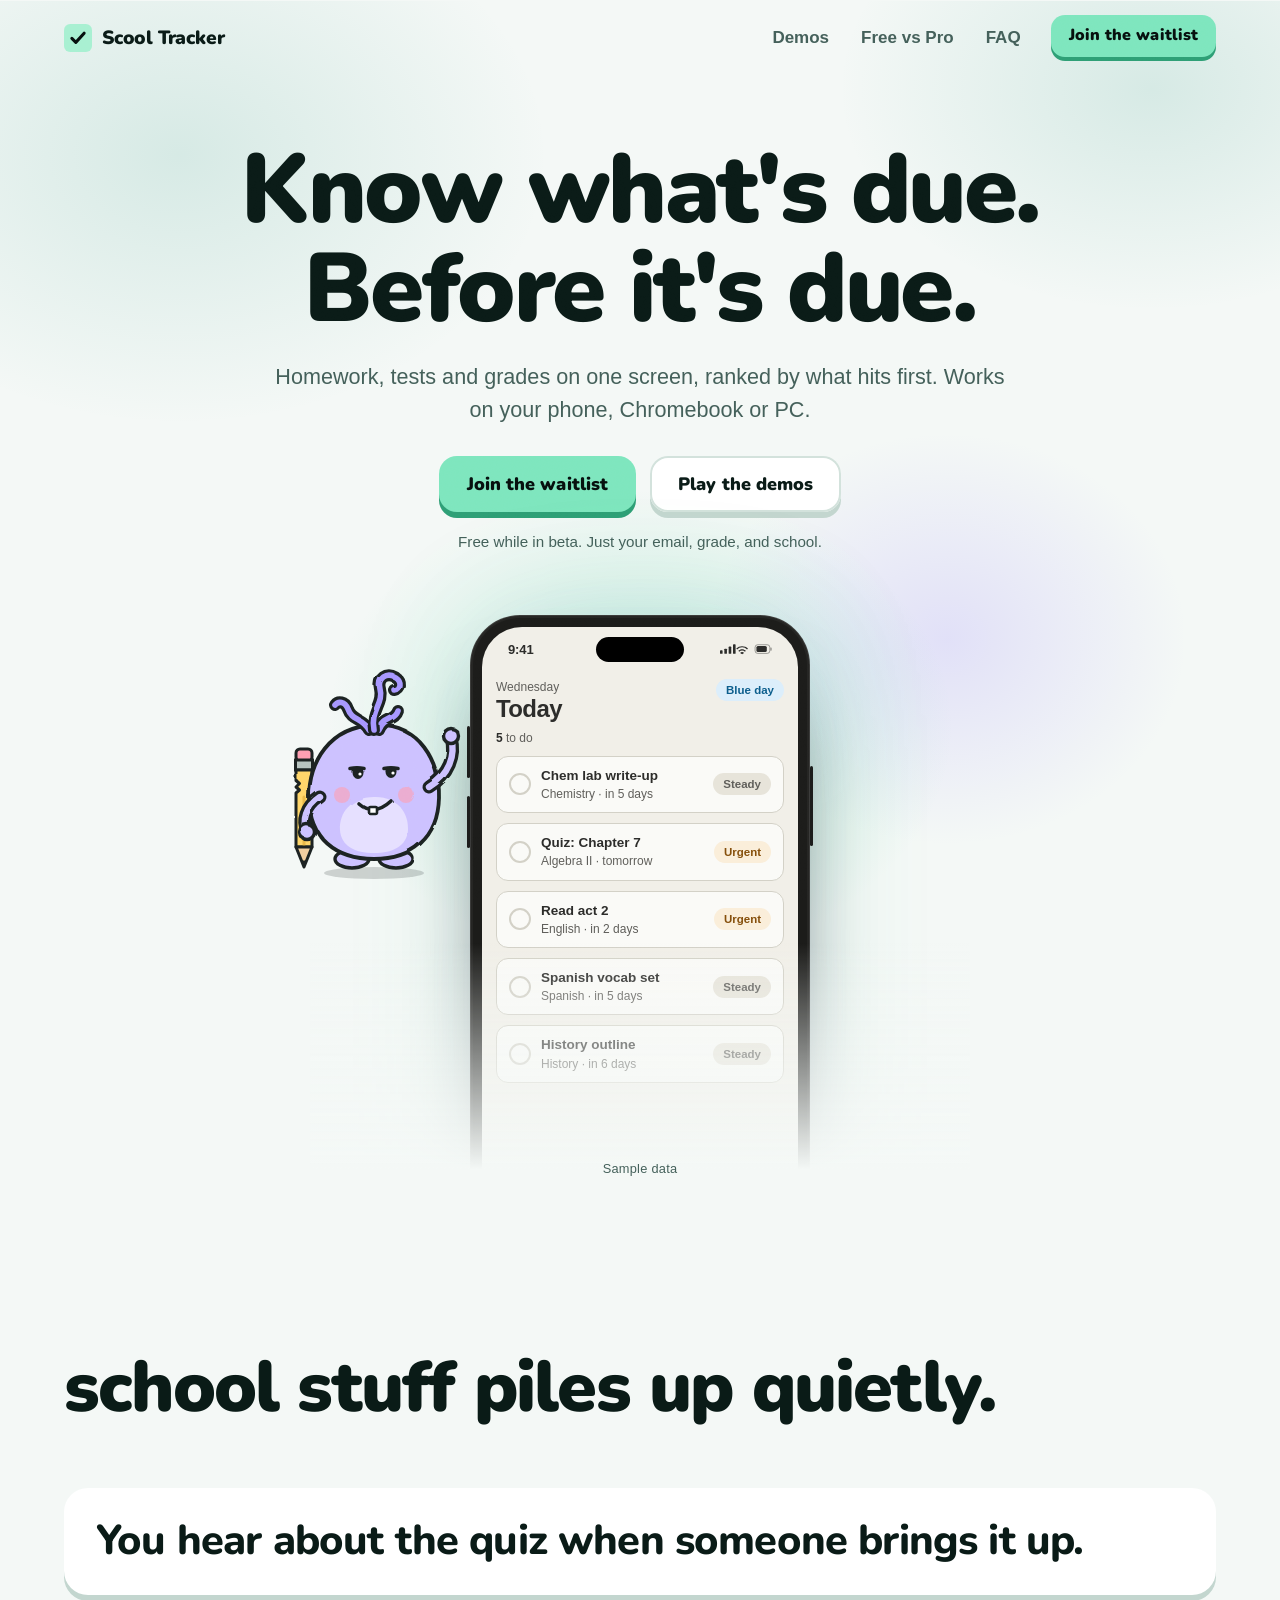
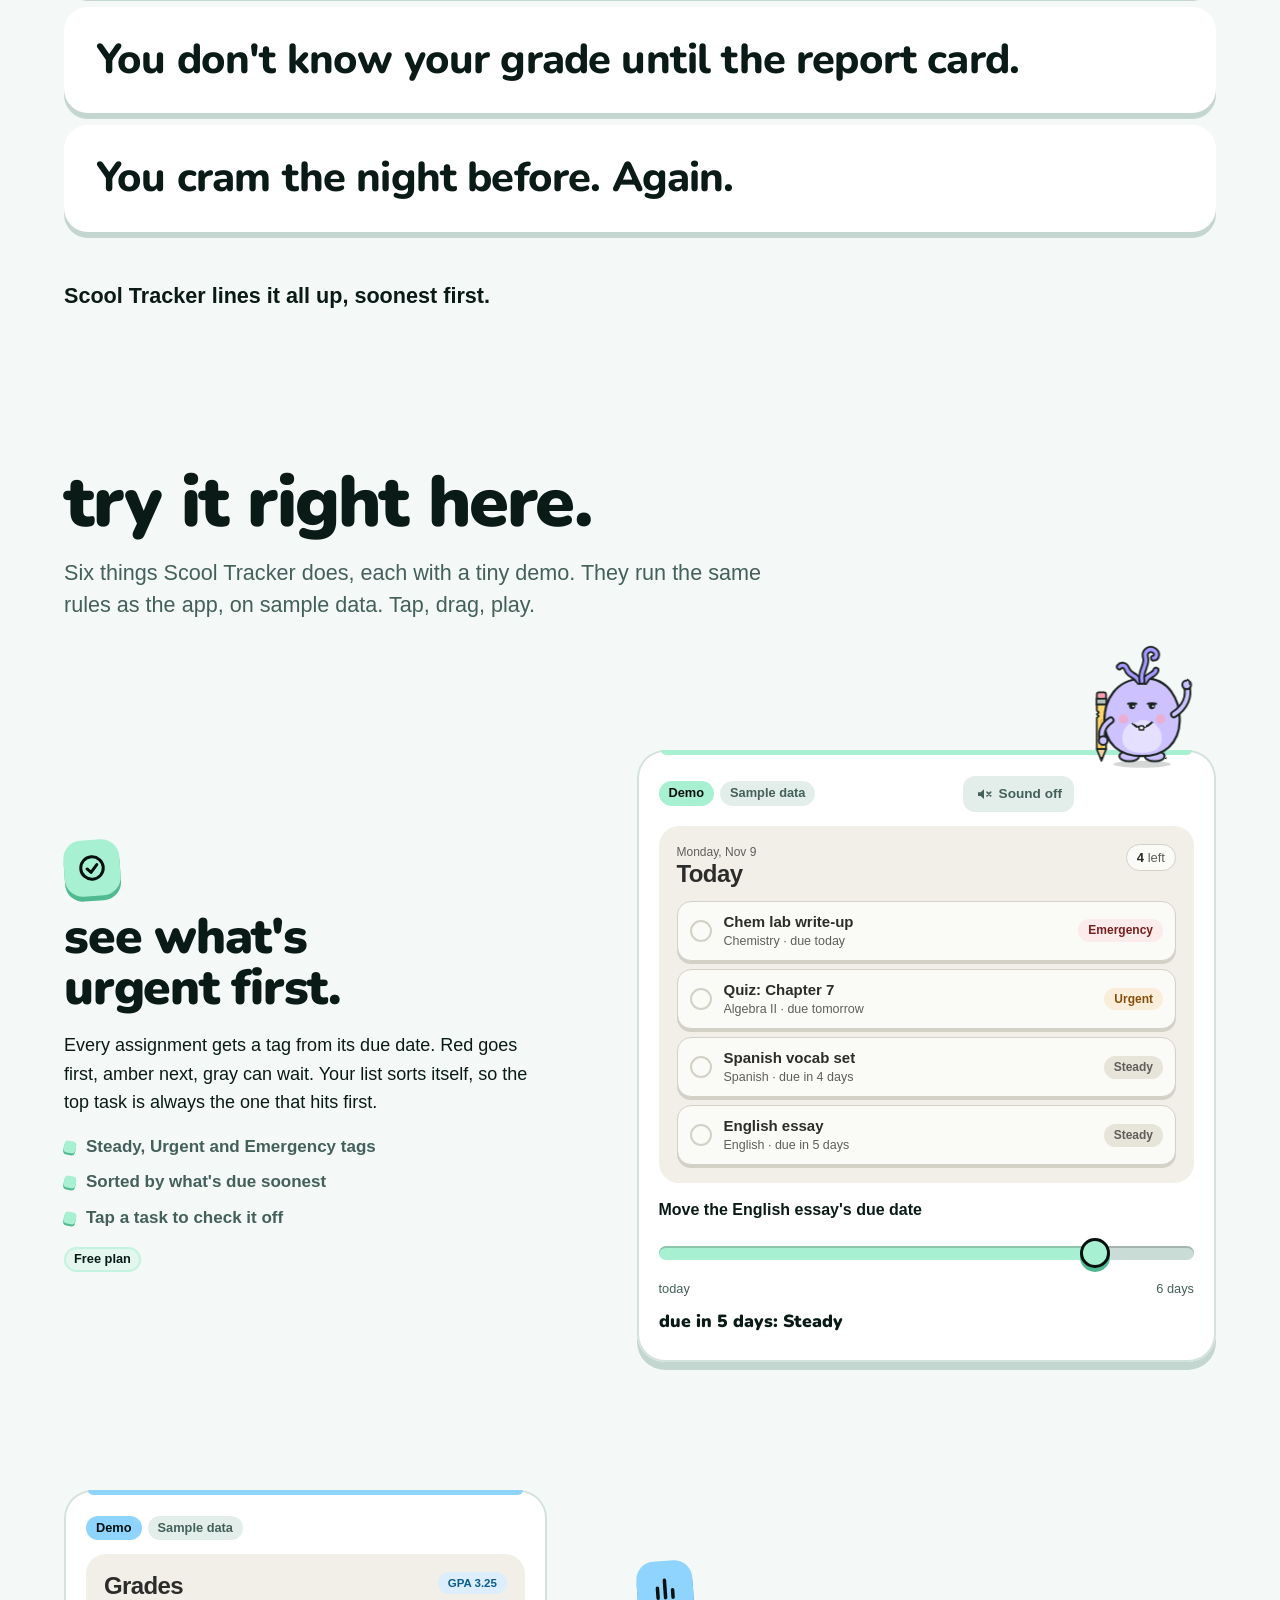
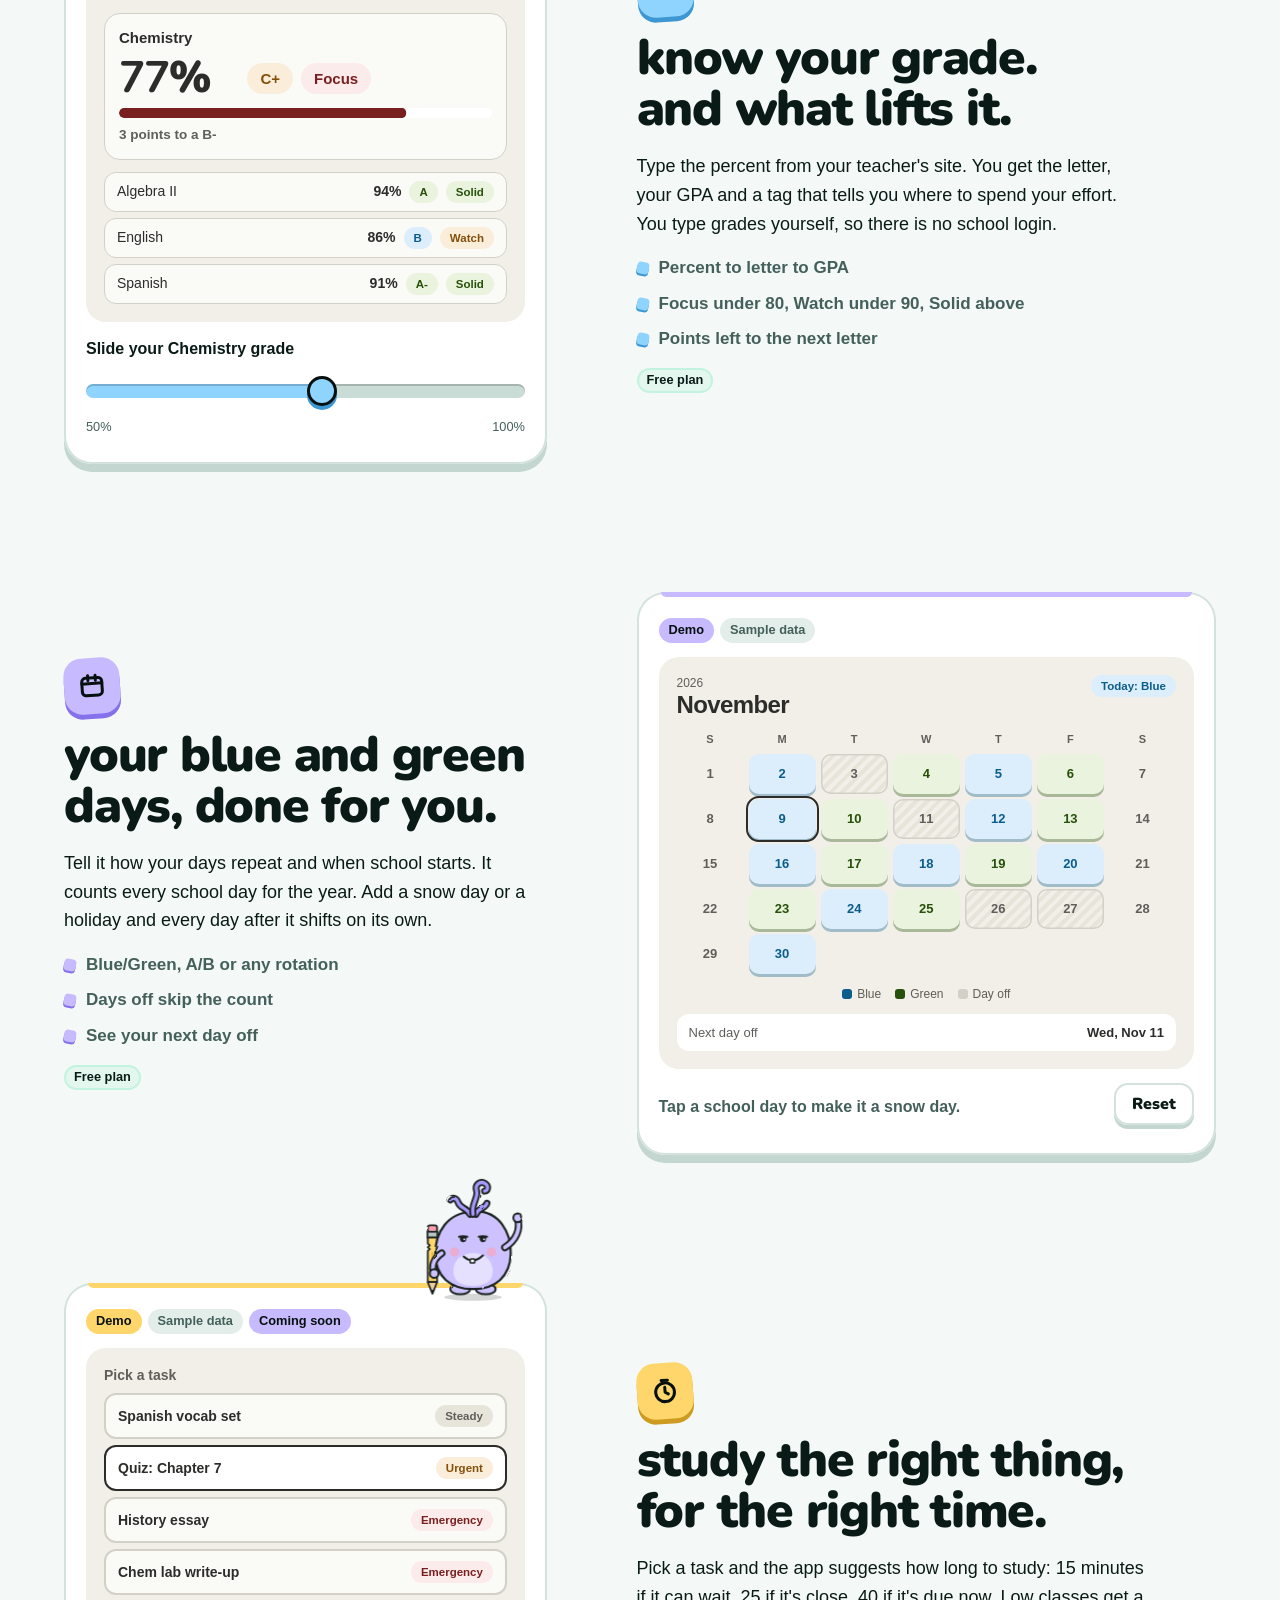
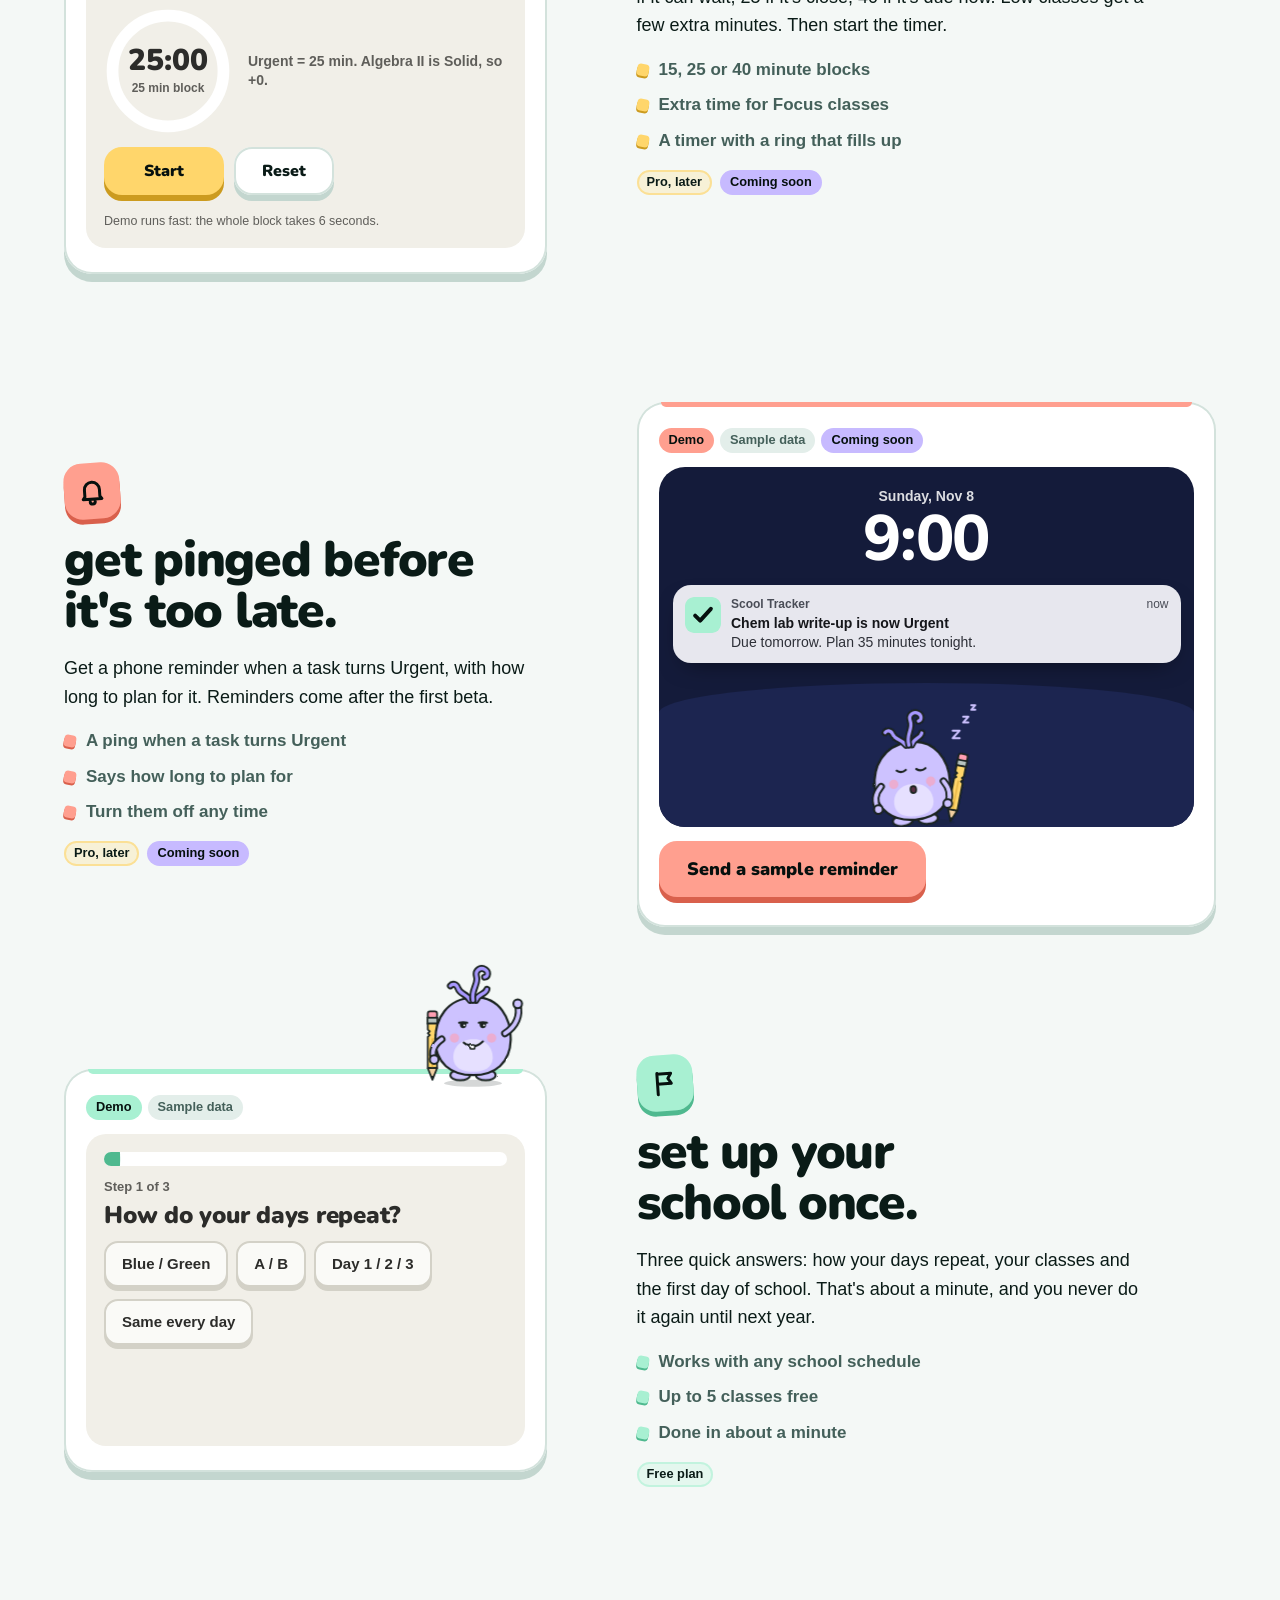
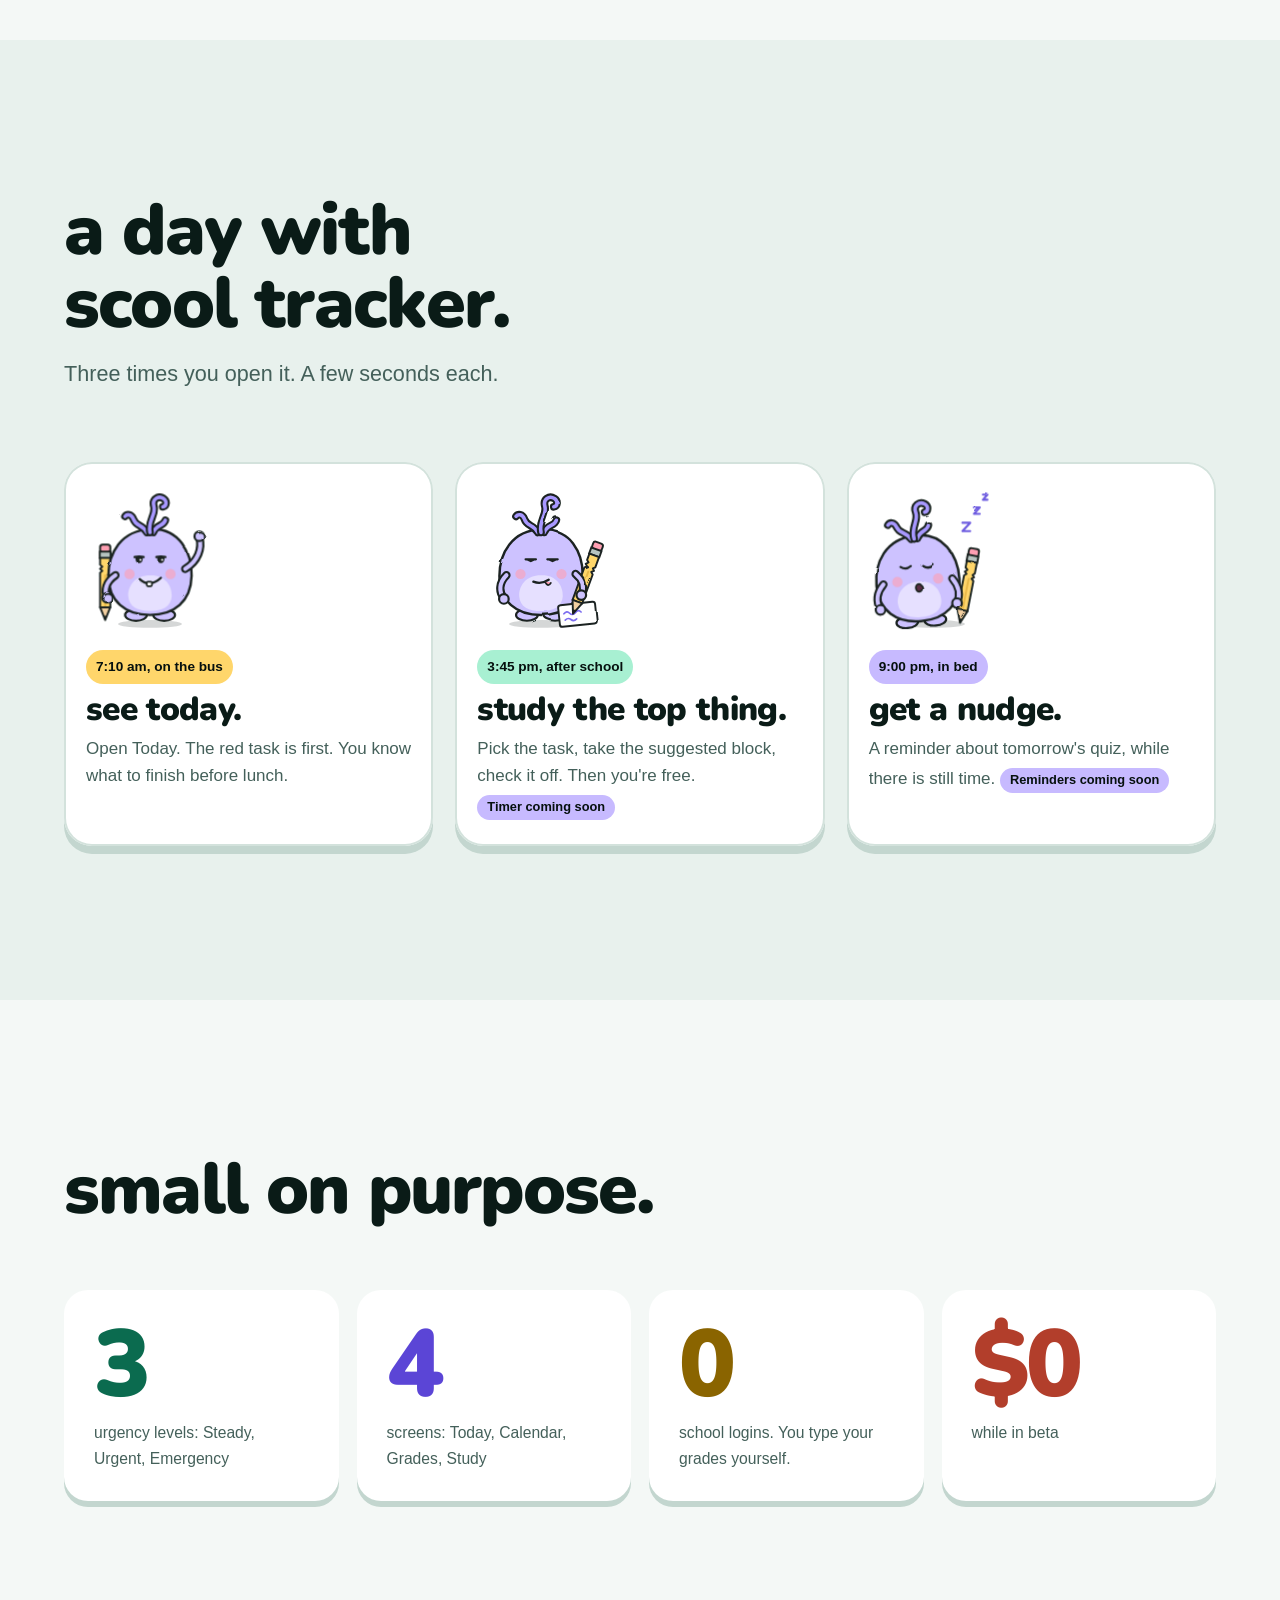
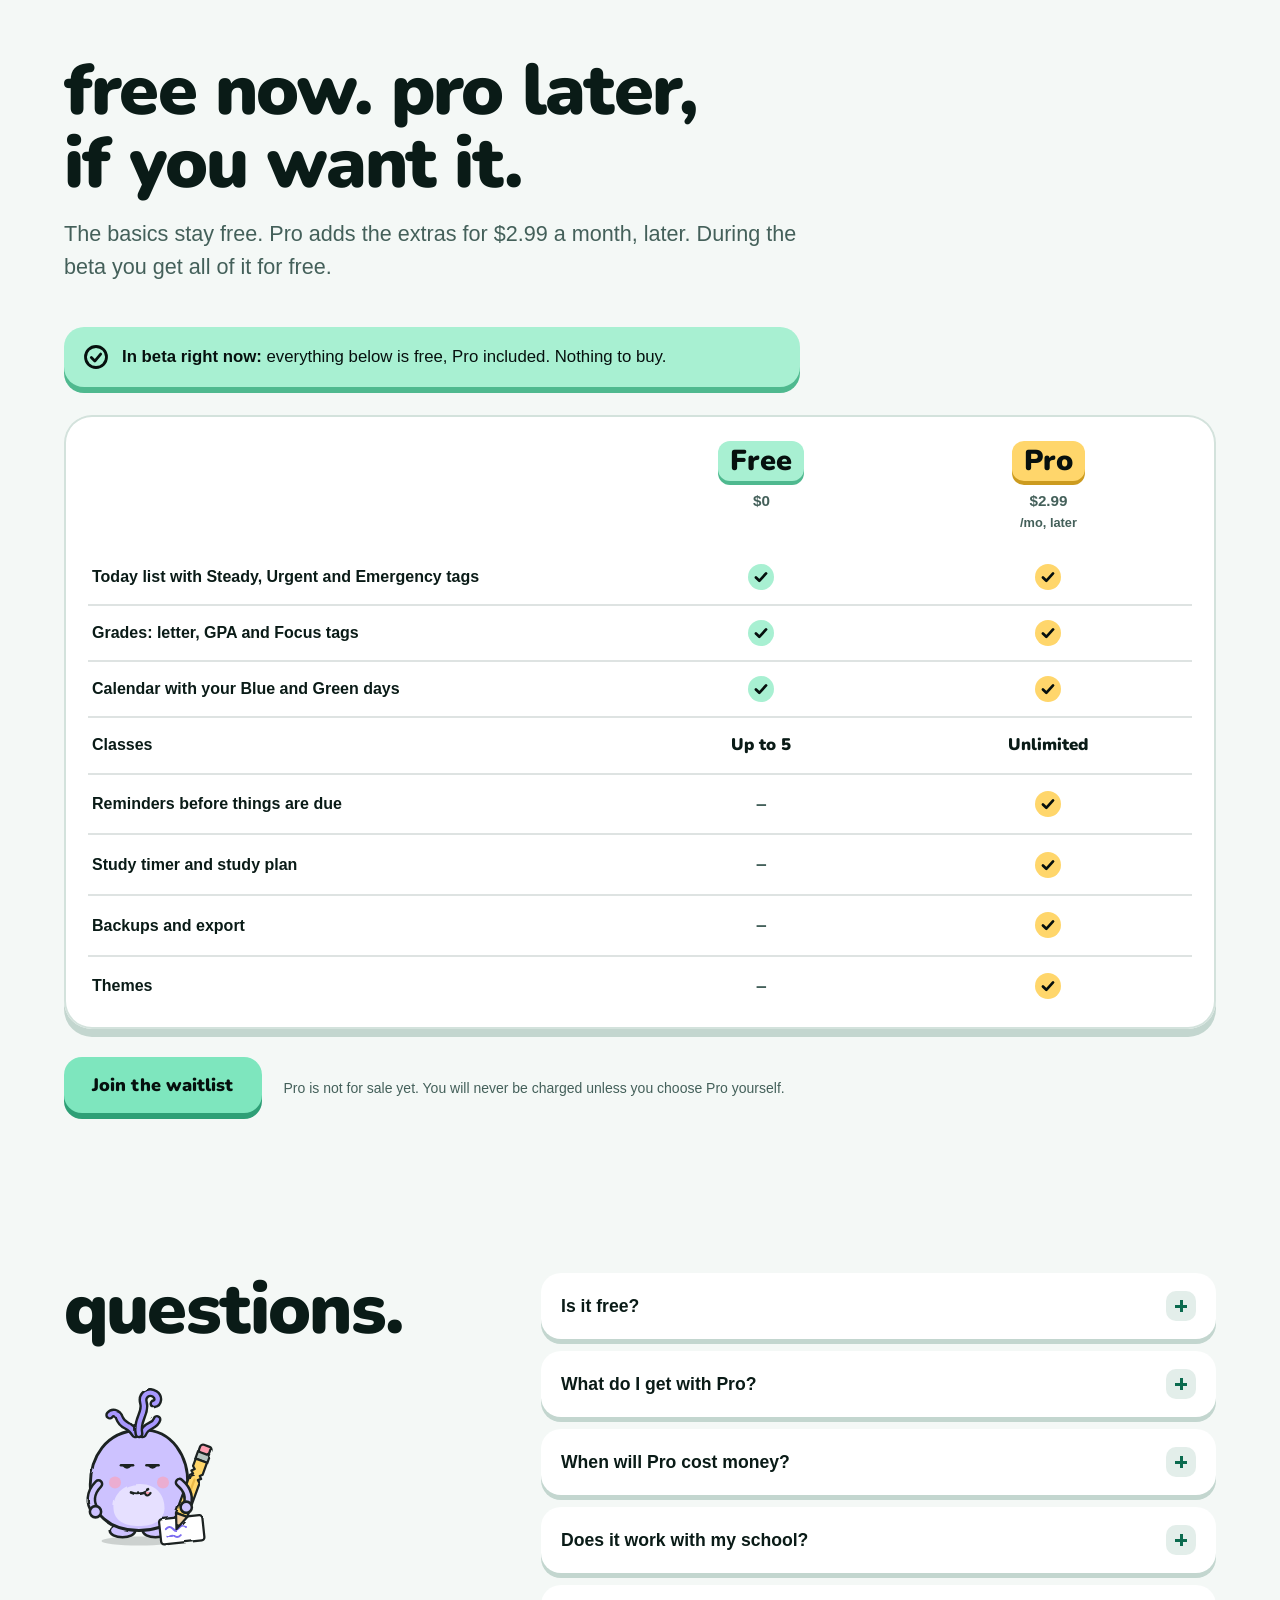
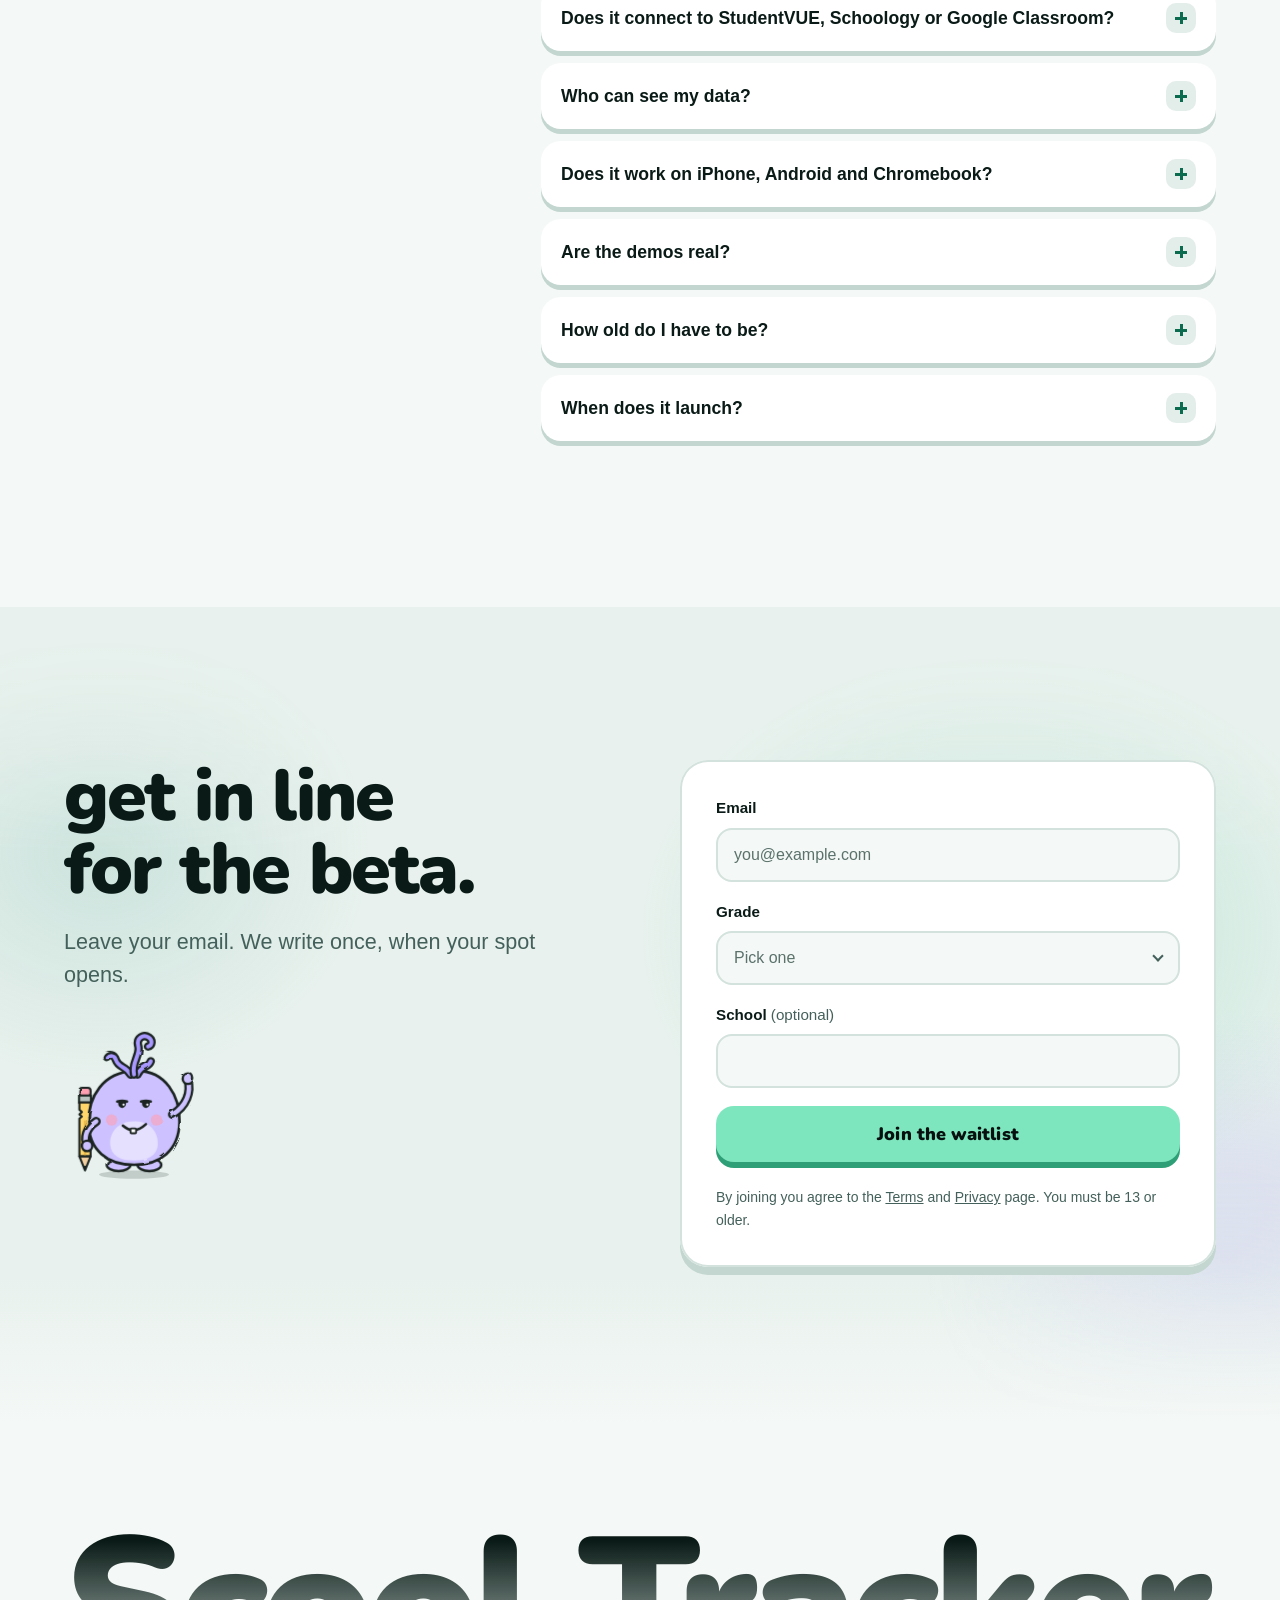
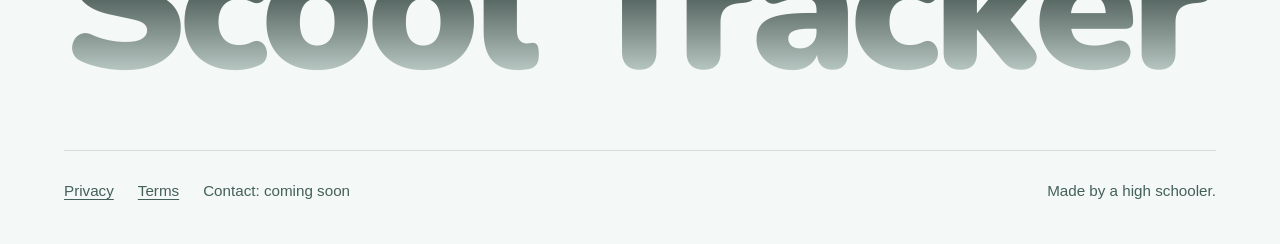
==== commit 417427e4: "Update preview 2026-11-09 20:08" ====
--- a/index.html
+++ b/index.html
@@ -40,7 +40,6 @@
   <symbol id="i-bell" viewBox="0 0 24 24"><path d="M6 16.5V11a6 6 0 0 1 12 0v5.5l1.5 2h-15zM10 20.5a2 2 0 0 0 4 0" fill="none" stroke="currentColor" stroke-width="2.4" stroke-linecap="round" stroke-linejoin="round"/></symbol>
   <symbol id="i-flag" viewBox="0 0 24 24"><path d="M6 21V4M6 4.5h11l-2.5 4 2.5 4H6" fill="none" stroke="currentColor" stroke-width="2.4" stroke-linecap="round" stroke-linejoin="round"/></symbol>
   <symbol id="i-check" viewBox="0 0 16 16"><path d="M3.5 8.4l3 3 6-6.6" fill="none" stroke="currentColor" stroke-width="2.4" stroke-linecap="round" stroke-linejoin="round"/></symbol>
-  <symbol id="i-flame" viewBox="0 0 24 24"><path d="M12 2.5c1 3.2 4.8 5.6 4.8 10.6A4.8 4.8 0 0 1 12 18a4.8 4.8 0 0 1-4.8-4.9c0-2.4 1.2-3.8 2.2-4.9.3 1.6 1 2.6 2 3 0-3.2-.4-5.8.6-8.7z" fill="#FF9A5C" stroke="#1B2421" stroke-width="1.6" stroke-linejoin="round"/><path d="M12 11.5c.9 1.4 2.2 2.3 2.2 4A2.2 2.2 0 0 1 12 17.7a2.2 2.2 0 0 1-2.2-2.2c0-1.4 1.3-2.4 2.2-4z" fill="#FFD66B"/></symbol>
   <symbol id="i-sb" viewBox="0 0 60 12"><g fill="currentColor"><rect x="0" y="7" width="3" height="4" rx=".8"/><rect x="5" y="5" width="3" height="6" rx=".8"/><rect x="10" y="2.5" width="3" height="8.5" rx=".8"/><rect x="15" y="0" width="3" height="11" rx=".8"/><path d="M29.5 2.2c2.6 0 5 1 6.8 2.7l-1.1 1.2a7.6 7.6 0 0 0-11.4 0l-1.1-1.2a9.7 9.7 0 0 1 6.8-2.7zm0 3.4c1.7 0 3.2.7 4.4 1.8L32.8 8.6a4.4 4.4 0 0 0-6.6 0L25.1 7.4c1.2-1.1 2.7-1.8 4.4-1.8zm0 3.3c.9 0 1.7.4 2.3 1L29.5 11.4l-2.3-1.5c.6-.6 1.4-1 2.3-1z" transform="translate(-4 0)"/></g><rect x="40.5" y=".5" width="17" height="10" rx="3" fill="none" stroke="currentColor" opacity=".5"/><rect x="42" y="2" width="12" height="7" rx="1.8" fill="currentColor"/><rect x="58.2" y="3.6" width="1.4" height="3.8" rx=".7" fill="currentColor" opacity=".5"/></symbol>
 </svg>
 
@@ -73,7 +72,6 @@
       <small>Free while in beta. Just your email, grade, and school.</small>
     </div>
     <figure class="hero-phone" id="hero-phone">
-      <div class="streak" aria-hidden="true"><svg class="flame"><use href="#i-flame"/></svg><b id="streak">12</b><span>day streak</span></div>
       <div class="hero-doodle" data-doodle="wave" id="hero-doodle"></div>
       <div class="phone" role="img" aria-label="Phone showing the Today screen. Sample assignments are tagged Steady, Urgent and Emergency as their due dates get closer, then get checked off.">
         <div class="island" aria-hidden="true"></div>
--- a/style.css
+++ b/style.css
@@ -159,14 +159,6 @@
 @media (max-width: 599px) { .hero-phone { margin-top: 104px; } }
 @media (min-width: 600px) { .hero-doodle { width: 170px; left: -178px; top: 40px; } }
 @media (min-width: 1000px) { .hero-doodle { width: 200px; left: -196px; top: 30px; } }
-.streak { position: absolute; z-index: 6; right: clamp(-96px, -9vw, -20px); top: 92px; display: flex; align-items: center; gap: 6px; padding: 8px 14px 8px 10px; border-radius: 16px;
-  background: var(--pop-sun); color: var(--on-pop); box-shadow: 0 5px 0 var(--pop-sun-edge); font-family: var(--title); font-weight: 900; transform: rotate(4deg); }
-.streak .flame { width: 26px; height: 26px; transform-origin: 50% 90%; }
-.streak b { font-size: 1.35rem; line-height: 1; font-variant-numeric: tabular-nums; }
-.streak span { font-size: .85rem; line-height: 1; }
-.streak.bump { animation: bump .5s cubic-bezier(.3,1.6,.5,1); }
-@keyframes bump { 0% { transform: rotate(4deg) scale(1); } 40% { transform: rotate(-3deg) scale(1.18); } 100% { transform: rotate(4deg) scale(1); } }
-@keyframes flicker { 0%, 100% { transform: scale(1) rotate(-2deg); } 50% { transform: scale(1.08, .94) rotate(3deg); } }
 @keyframes rise { from { opacity: 0; transform: translateY(26px); } to { opacity: 1; transform: none; } }
 @keyframes float { 0%, 100% { transform: translateY(0); } 50% { transform: translateY(-9px); } }
 @media (prefers-reduced-motion: no-preference) {
@@ -174,7 +166,6 @@
   .hero .lede { animation: rise .8s .08s cubic-bezier(.2,.7,.2,1) both; }
   .hero .cta { animation: rise .8s .16s cubic-bezier(.2,.7,.2,1) both; }
   .hero-phone .phone { animation: rise 1s .26s cubic-bezier(.2,.7,.2,1) both, float 7s 1.5s ease-in-out infinite; }
-  .streak .flame { animation: flicker 1.1s ease-in-out infinite; }
 }
 
 /* phone + app mockup (real app palette) */
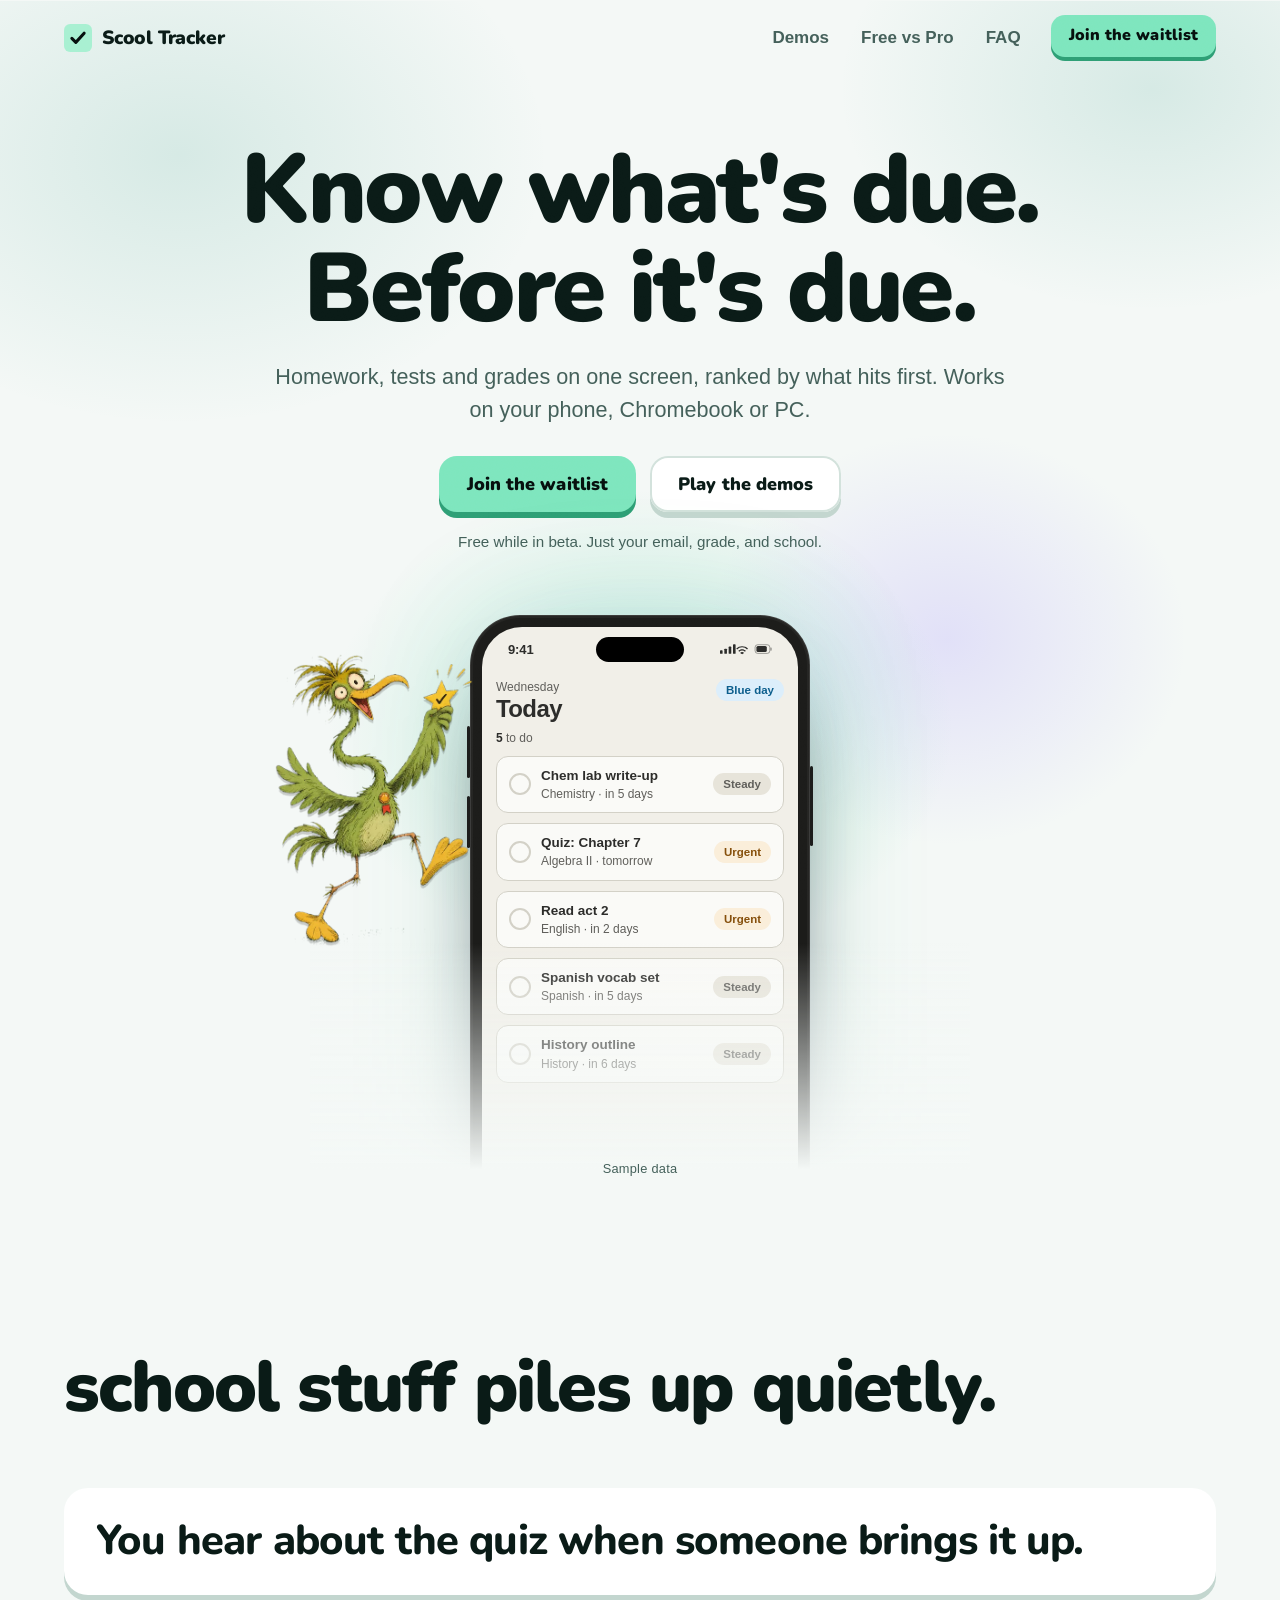
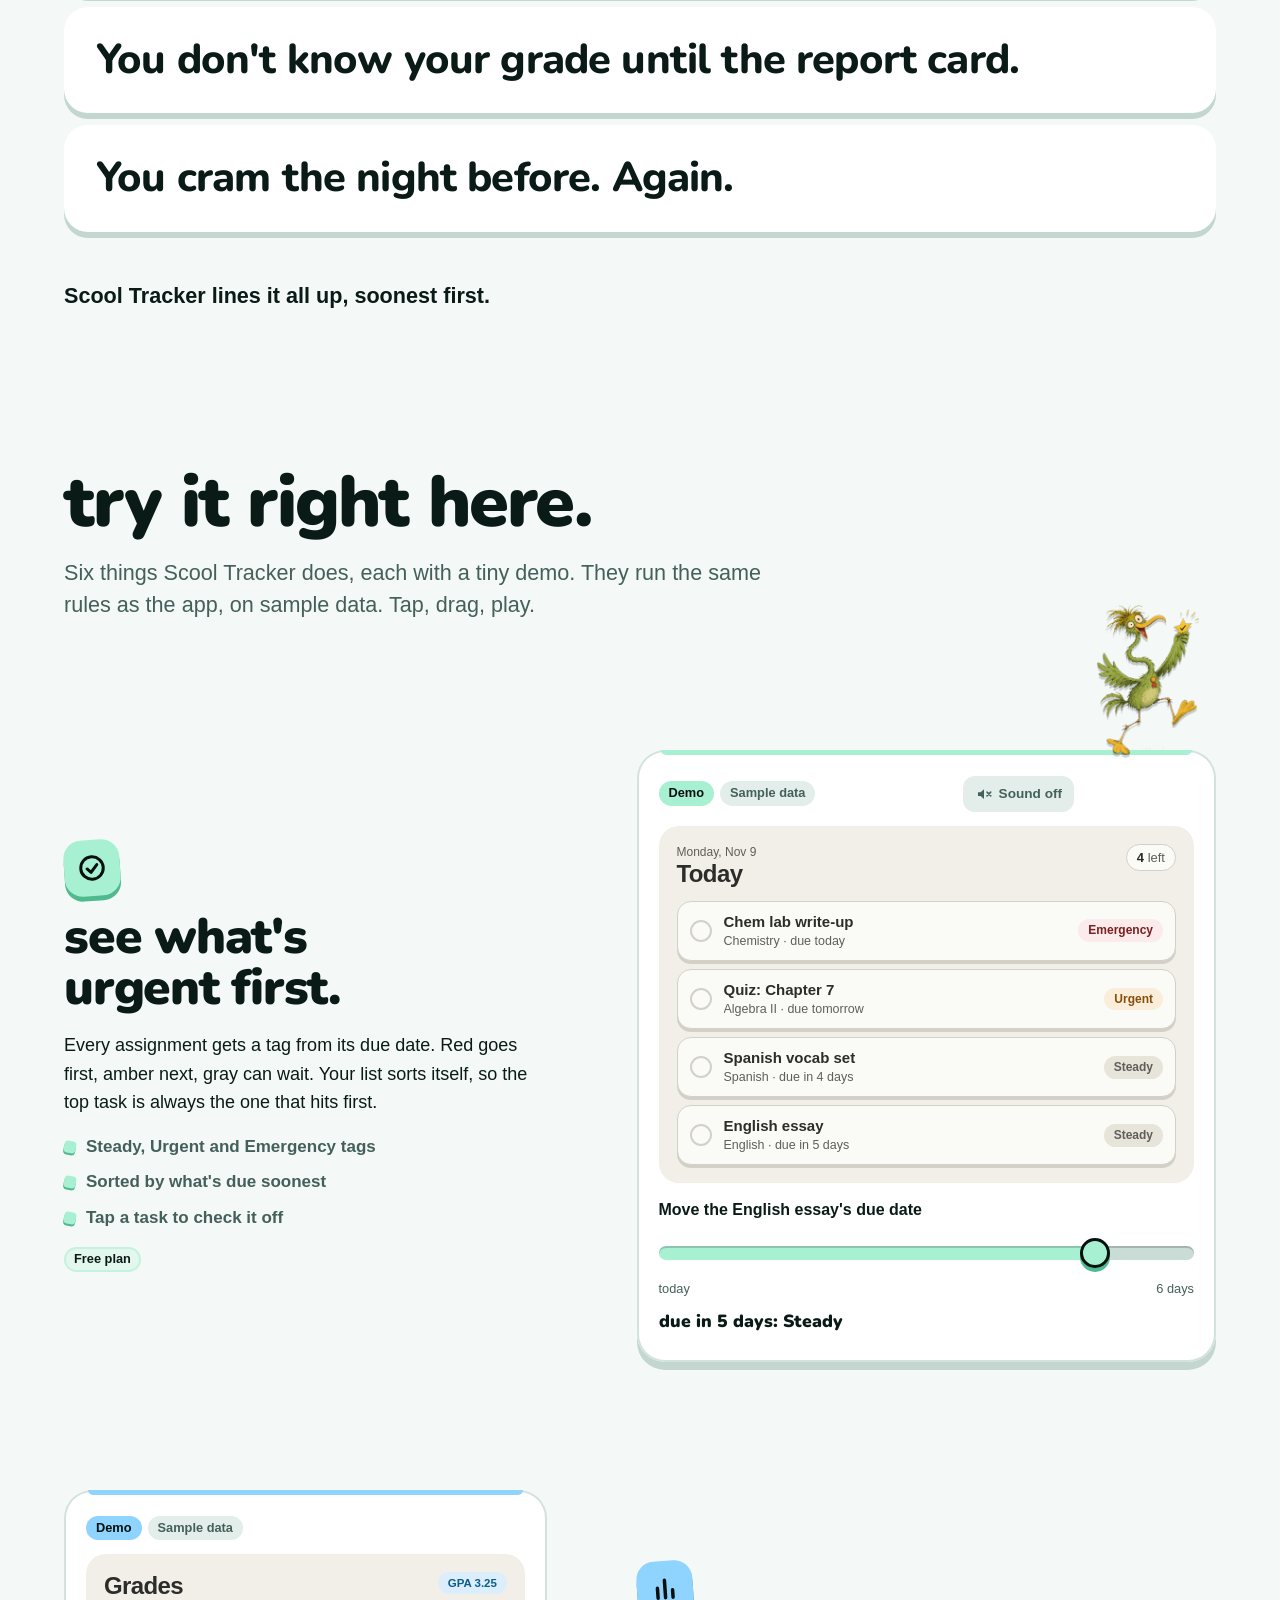
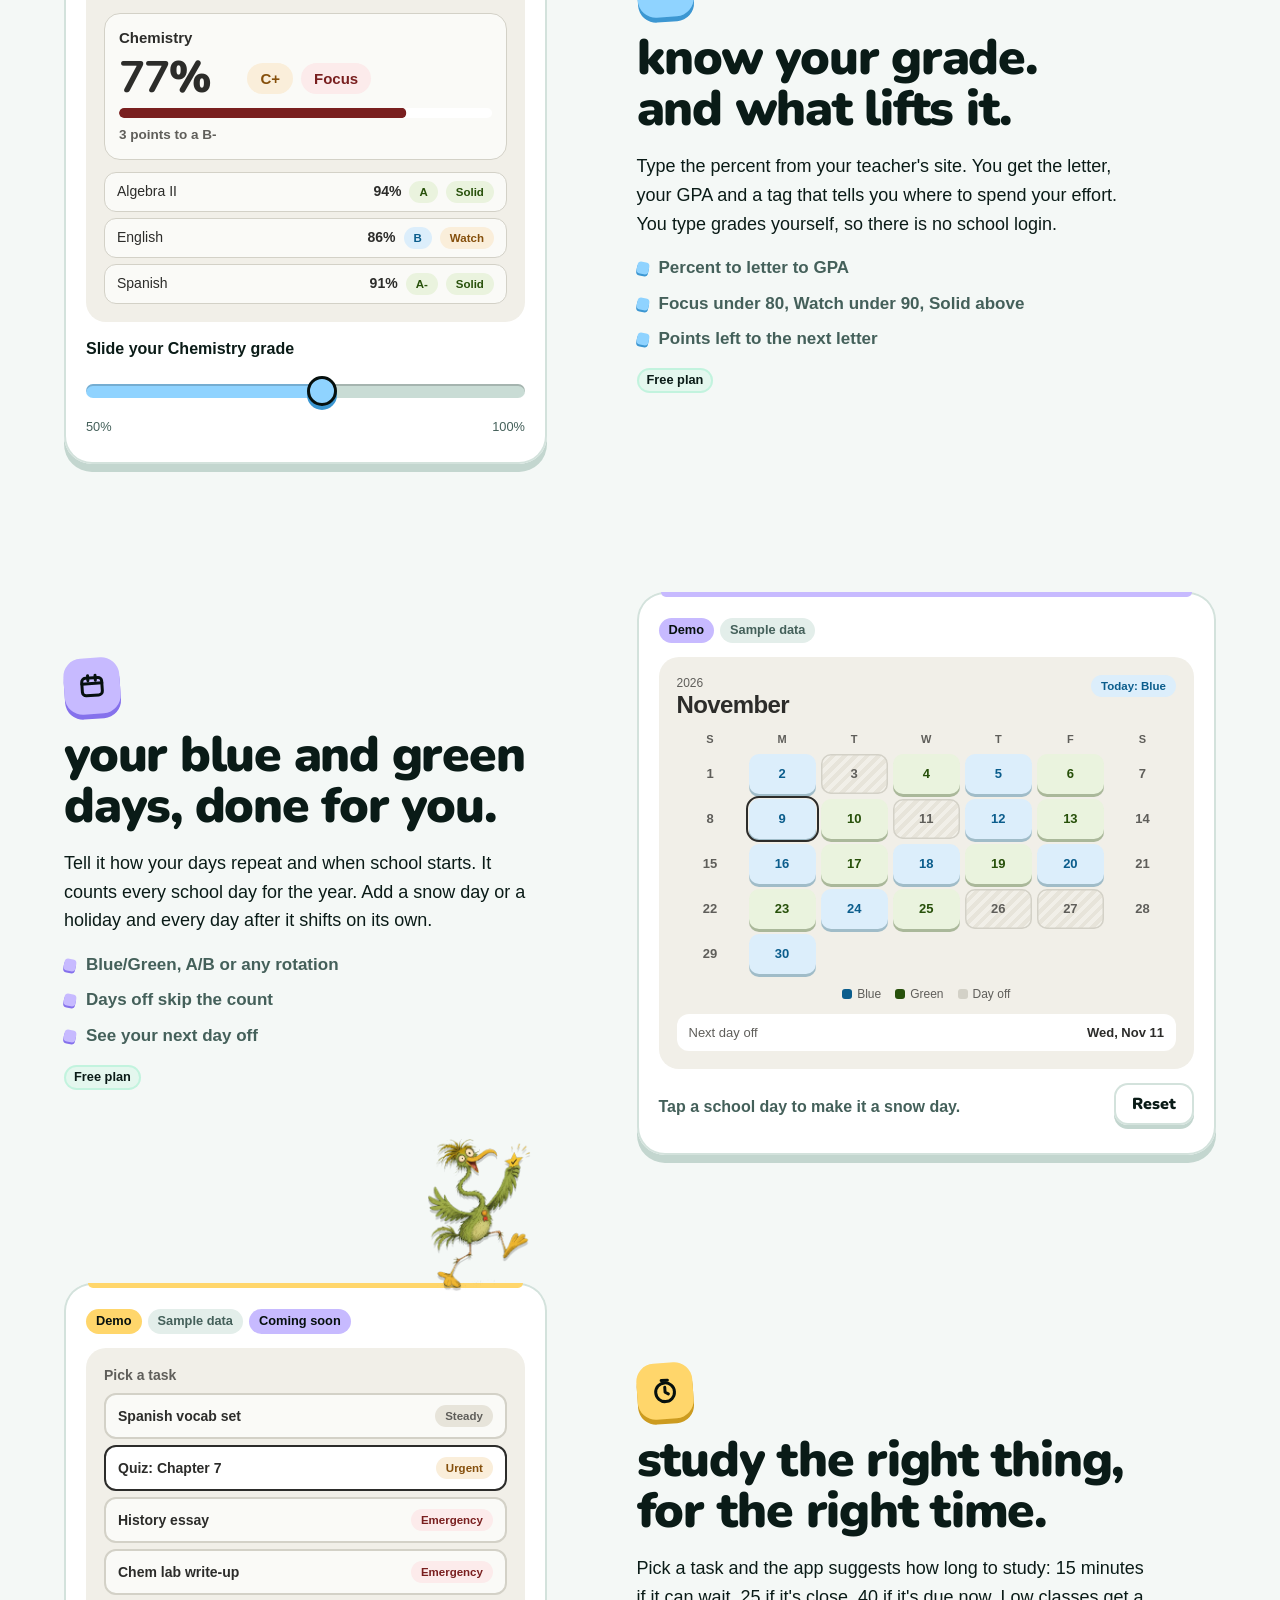
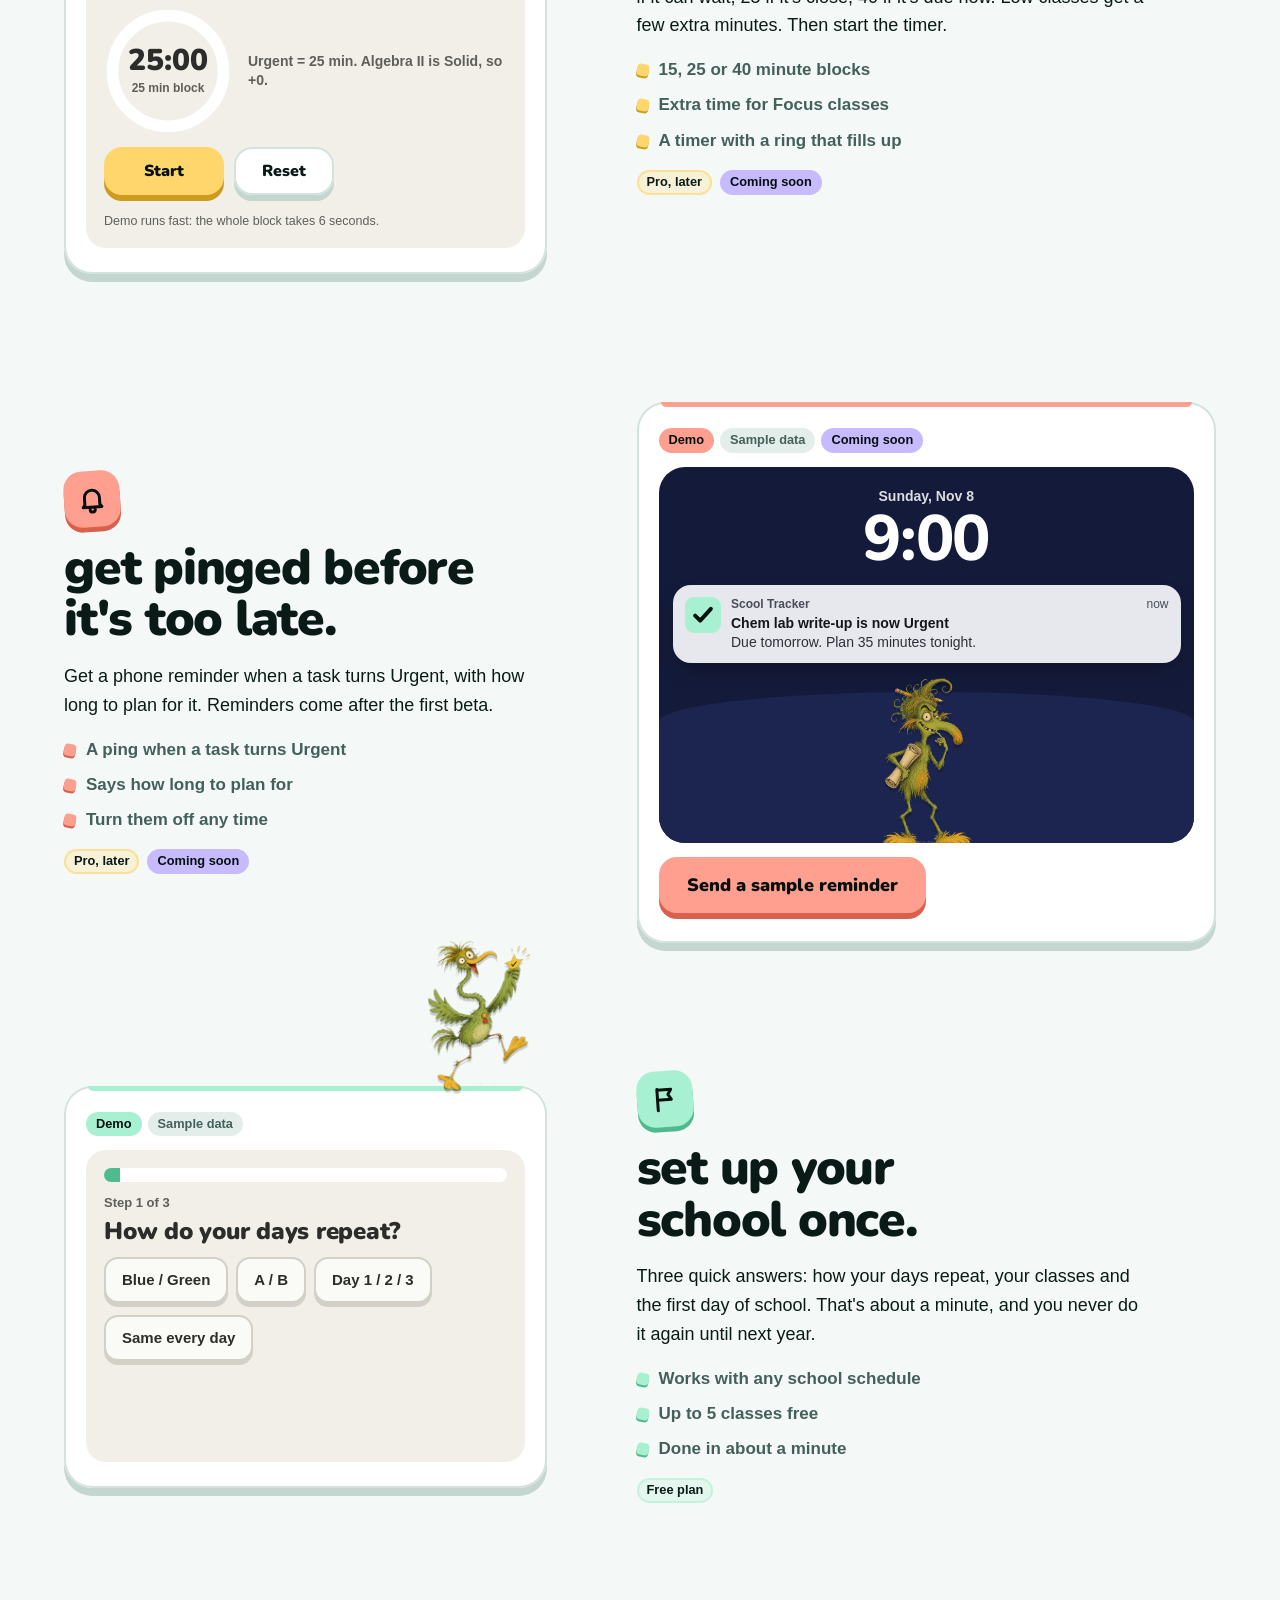
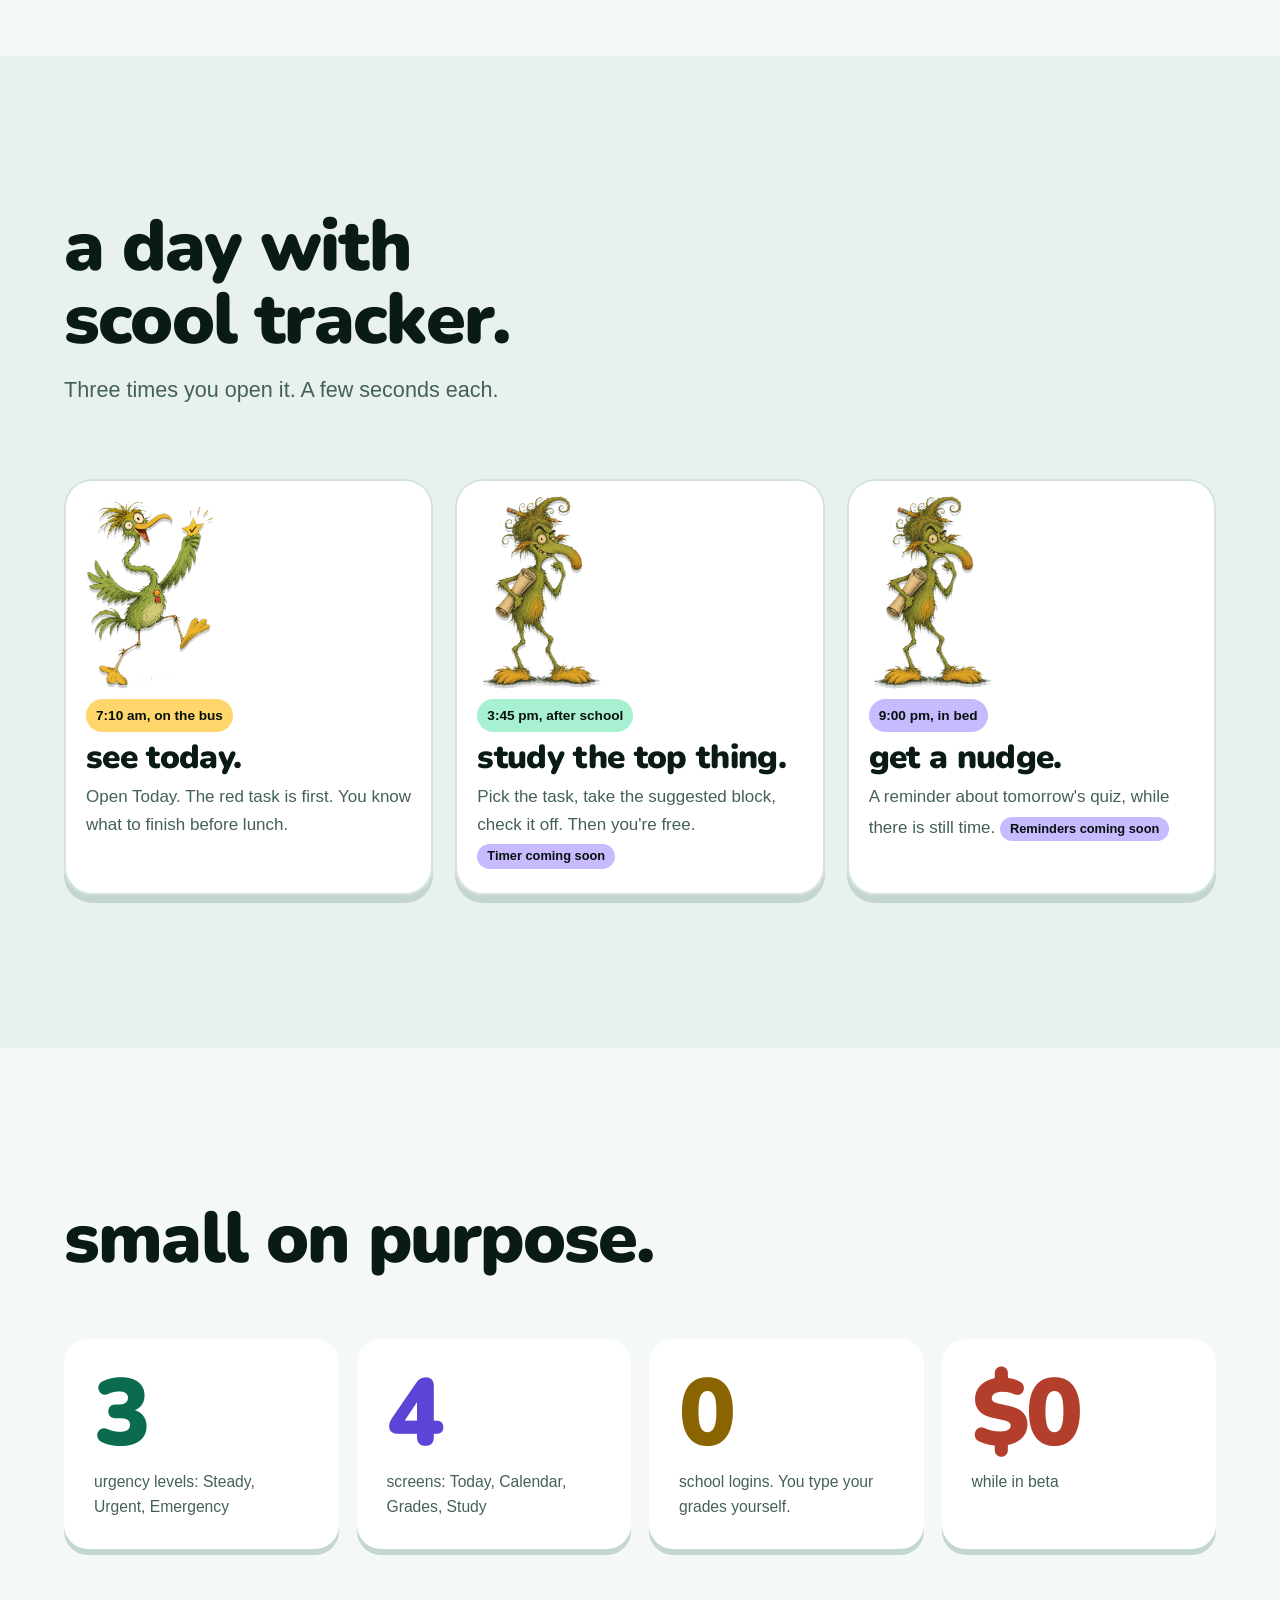
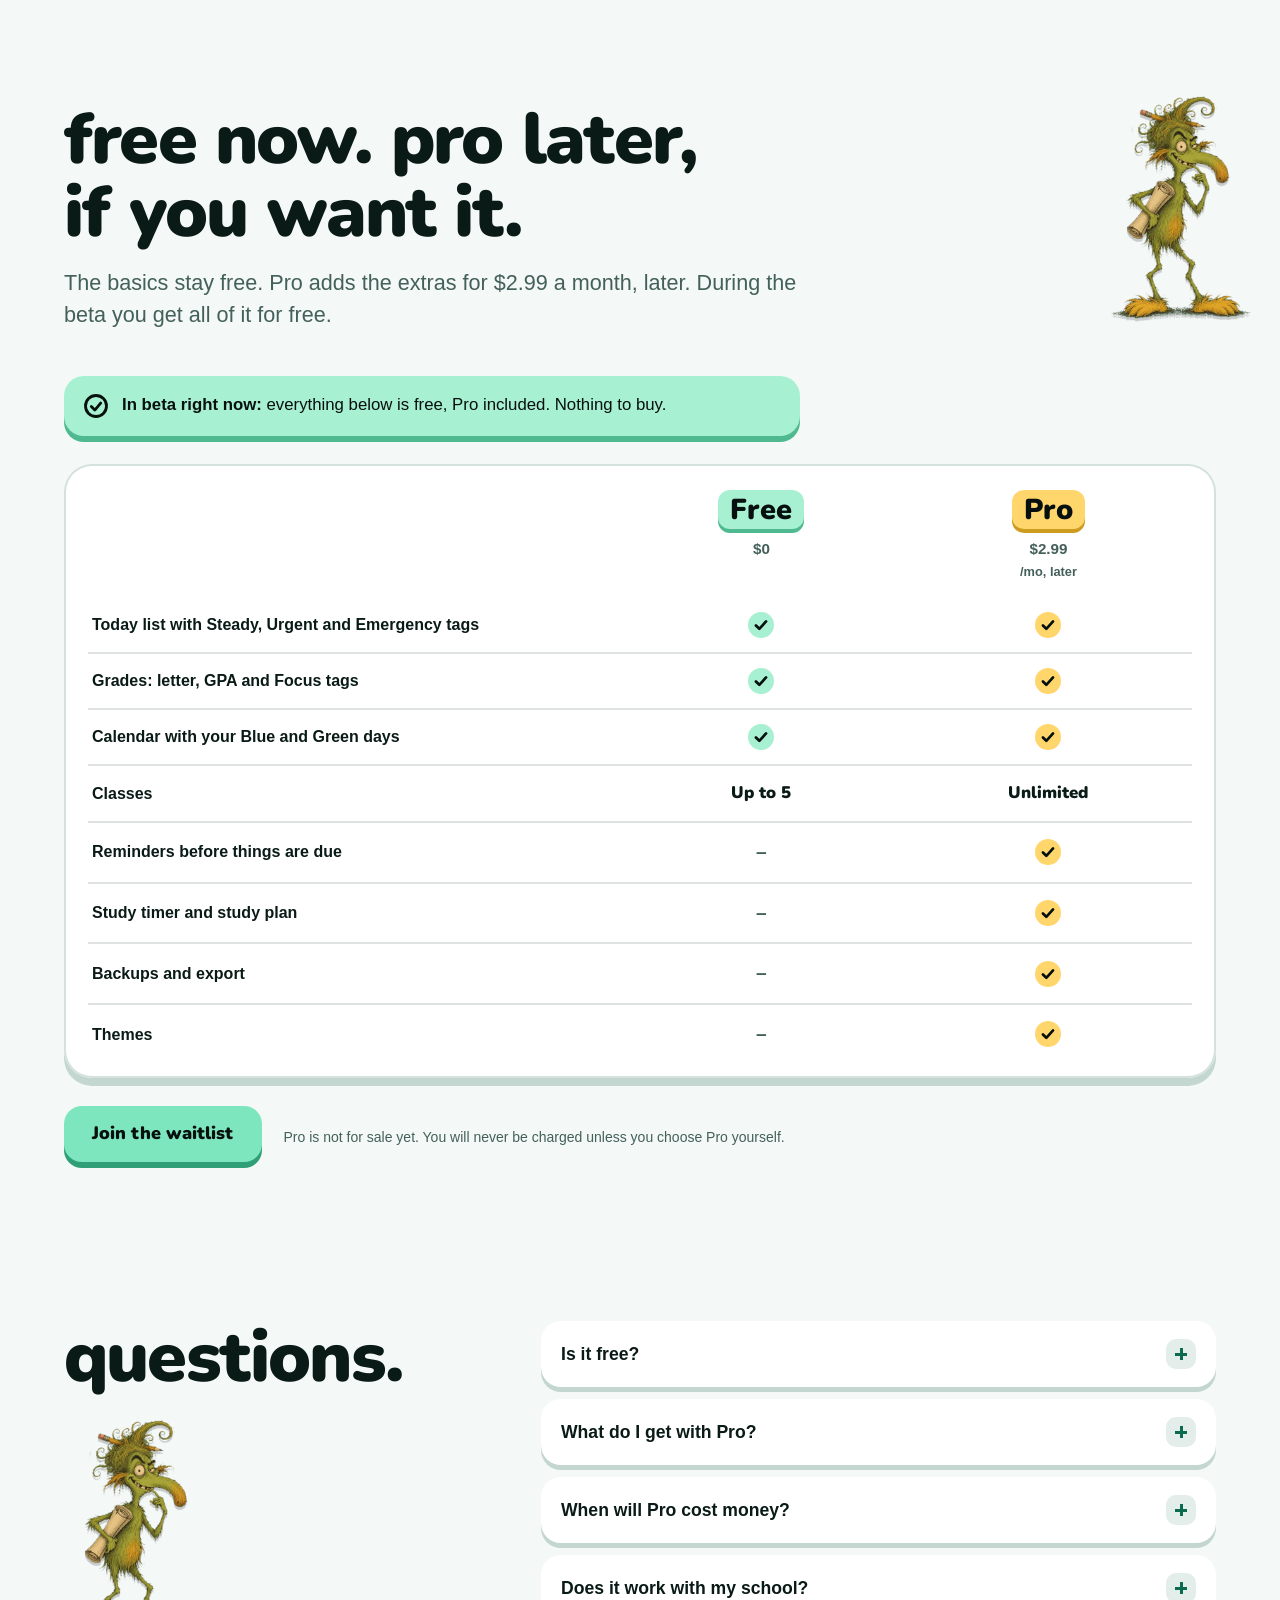
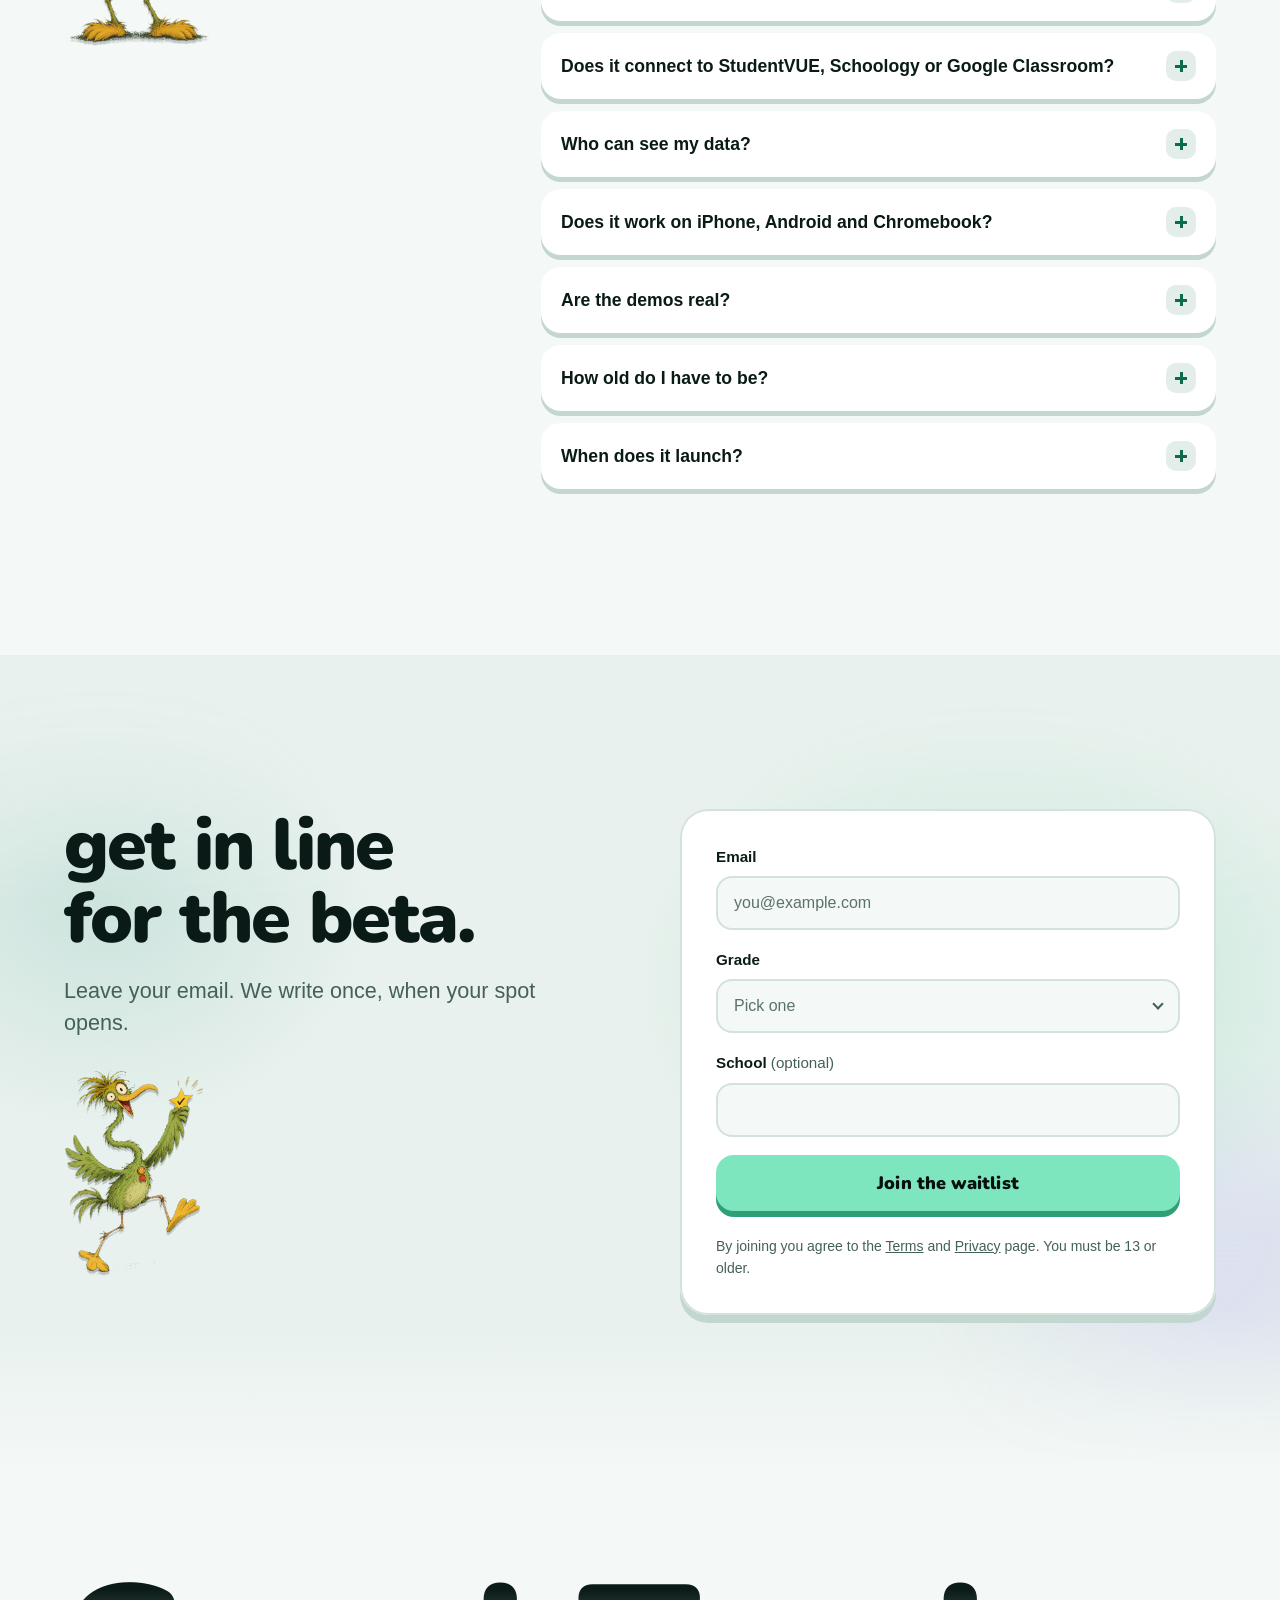
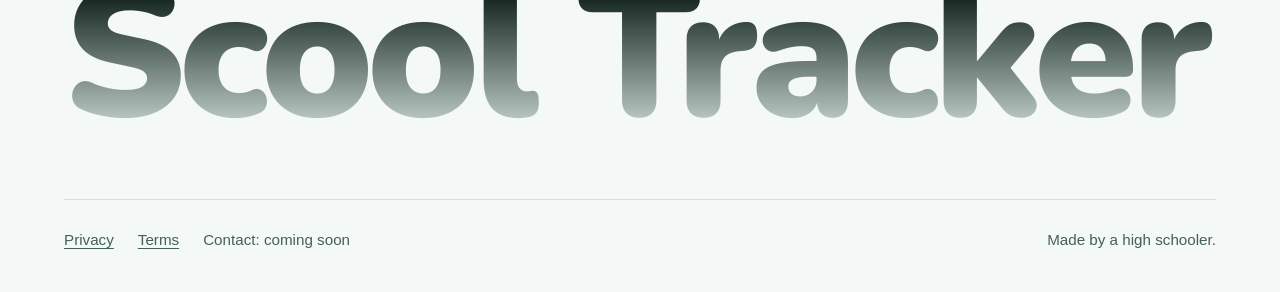
==== commit a248a125: "Update preview 2026-11-10 10:40" ====
--- a/index.html
+++ b/index.html
@@ -72,7 +72,7 @@
       <small>Free while in beta. Just your email, grade, and school.</small>
     </div>
     <figure class="hero-phone" id="hero-phone">
-      <div class="hero-doodle" data-doodle="wave" id="hero-doodle"></div>
+      <div class="hero-doodle" data-doodle="wave" data-doodle-label="Doodle, a green, wide-eyed bird mascot, cheering and holding up a gold star" id="hero-doodle"></div>
       <div class="phone" role="img" aria-label="Phone showing the Today screen. Sample assignments are tagged Steady, Urgent and Emergency as their due dates get closer, then get checked off.">
         <div class="island" aria-hidden="true"></div>
         <div class="screen" aria-hidden="true">
@@ -346,6 +346,7 @@
     <div class="sec-head reveal">
       <h2 id="plans-h" class="title">free now. pro later, if you want it.</h2>
       <p class="lede">The basics stay free. Pro adds the extras for $2.99 a month, later. During the beta you get all of it for free.</p>
+      <div class="plans-squib" data-doodle="focused" data-doodle-label="Squib, a lanky green mascot with a pencil in its hair and a scroll under its arm, thinking"></div>
     </div>
     <p class="beta-note reveal"><svg aria-hidden="true"><use href="#i-today"/></svg><span><b>In beta right now:</b> everything below is free, Pro included. Nothing to buy.</span></p>
     <div class="plan-wrap reveal">
--- a/style.css
+++ b/style.css
@@ -155,8 +155,8 @@
 .hero-phone::after { content: ""; position: absolute; z-index: 4; left: -160px; right: -160px; bottom: -2px; height: 44%; pointer-events: none; background: linear-gradient(to bottom, transparent, var(--bg) 88%); }
 .hero-phone .phone { width: 100%; border-bottom-left-radius: 0; border-bottom-right-radius: 0; border-bottom: 0; }
 .hero-phone .screen { border-bottom-left-radius: 0; border-bottom-right-radius: 0; min-height: 560px; }
-.hero-doodle { position: absolute; z-index: 5; width: 92px; left: -4px; top: -100px; }
-@media (max-width: 599px) { .hero-phone { margin-top: 104px; } }
+.hero-doodle { position: absolute; z-index: 5; width: 92px; left: -4px; top: -128px; }
+@media (max-width: 599px) { .hero-phone { margin-top: 136px; } }
 @media (min-width: 600px) { .hero-doodle { width: 170px; left: -178px; top: 40px; } }
 @media (min-width: 1000px) { .hero-doodle { width: 200px; left: -196px; top: 30px; } }
 @keyframes rise { from { opacity: 0; transform: translateY(26px); } to { opacity: 1; transform: none; } }
@@ -214,32 +214,23 @@
 .fine { font-size: .875rem; color: var(--text2); }
 .fine a { color: var(--text2); }
 
-/* Doodle */
-.dd { width: 100%; height: auto; overflow: visible; color: var(--doodle-fx); }
-[data-doodle] { aspect-ratio: 200 / 250; }
+/* Doodle + Squib (mascot images, transparent webp). Motion only when the user allows it. */
+.dd { display: block; width: 100%; height: 100%; object-fit: contain; object-position: 50% 100%; user-select: none; -webkit-user-drag: none; filter: drop-shadow(0 3px 0 rgba(0,0,0,.18)); }
+[data-doodle] { aspect-ratio: 2 / 3; }
 .dd-swap .dd { animation: ddswap .45s cubic-bezier(.3,1.6,.5,1); }
 @keyframes ddswap { 0% { transform: scale(.86, 1.1) translateY(6px); } 100% { transform: none; } }
 @media (prefers-reduced-motion: no-preference) {
-  .dd-tuft { transform-box: view-box; transform-origin: 100px 86px; animation: tuft 2.6s ease-in-out infinite; }
-  .dd-wave { transform-box: view-box; transform-origin: 155px 142px; animation: wave 1.4s ease-in-out infinite; }
-  .dd-hop { animation: hop .7s cubic-bezier(.3,1.4,.5,1) infinite alternate; }
-  .dd-jump .dd-shadow { animation: shadow .7s cubic-bezier(.3,1.4,.5,1) infinite alternate; transform-box: fill-box; transform-origin: center; }
-  .dd-shake { animation: shake2 .5s ease-in-out infinite; }
-  .dd-sweat { animation: drip 1.6s ease-in infinite; }
-  .dd-breathe { animation: breathe 3.2s ease-in-out infinite; transform-box: view-box; transform-origin: 100px 214px; }
-  .dd-zzz path { animation: zz 2.4s ease-in-out infinite; }
-  .dd-zzz .z2 { animation-delay: .4s; } .dd-zzz .z3 { animation-delay: .8s; }
-  .dd-write { animation: write .5s ease-in-out infinite alternate; }
-}
-@keyframes tuft { 0%, 100% { transform: rotate(-5deg); } 50% { transform: rotate(6deg); } }
-@keyframes wave { 0%, 100% { transform: rotate(-10deg); } 50% { transform: rotate(16deg); } }
-@keyframes hop { from { transform: translateY(6px); } to { transform: translateY(-14px); } }
-@keyframes shadow { from { transform: scale(1); } to { transform: scale(.7); } }
+  .dd { transform-origin: 50% 100%; }
+  .dd-wave { animation: ddsway 2.6s ease-in-out infinite; }
+  .dd-jump { animation: hop .7s cubic-bezier(.3,1.4,.5,1) infinite alternate; }
+  .dd-worried { animation: shake2 .5s ease-in-out infinite; }
+  .dd-focused { animation: breathe 3.2s ease-in-out infinite; }
+  .dd-sleepy { animation: breathe 5s ease-in-out infinite; }
+}
+@keyframes ddsway { 0%, 100% { transform: rotate(-3deg); } 50% { transform: rotate(3deg); } }
+@keyframes hop { from { transform: translateY(4px); } to { transform: translateY(-14px) rotate(2deg); } }
 @keyframes shake2 { 0%, 100% { transform: translateX(0); } 25% { transform: translateX(-2px); } 75% { transform: translateX(2px); } }
-@keyframes drip { 0% { transform: translateY(-4px); opacity: 0; } 30% { opacity: 1; } 100% { transform: translateY(10px); opacity: 0; } }
-@keyframes breathe { 0%, 100% { transform: rotate(-5deg) scale(1); } 50% { transform: rotate(-5deg) scale(1.025, .98); } }
-@keyframes zz { 0%, 100% { transform: translateY(0); opacity: .5; } 50% { transform: translateY(-5px); opacity: 1; } }
-@keyframes write { from { transform: translate(0, 0); } to { transform: translate(-3px, 2px); } }
+@keyframes breathe { 0%, 100% { transform: scale(1); } 50% { transform: scale(1.025, .98); } }
 
 /* problem */
 .problem { padding-block: var(--gap) calc(var(--gap) * .6); }
@@ -272,9 +263,9 @@
 .demo-top { display: flex; flex-wrap: wrap; gap: 6px; align-items: center; padding-top: 4px; }
 .demo .app { background: var(--a-bg); color: var(--a-text); border-radius: 20px; padding: 14px; display: grid; gap: 12px; font-size: 14px; line-height: 1.35; min-width: 0; }
 .demo .app .s-head { margin-top: 0; }
-.demo-doodle { position: absolute; z-index: 2; width: 88px; right: 8px; top: -86px; pointer-events: none; }
+.demo-doodle { position: absolute; z-index: 2; width: 80px; right: 8px; top: -116px; pointer-events: none; }
 .demo:has(.demo-doodle) .demo-top { padding-right: 84px; }
-@media (min-width: 600px) { .demo { padding: 22px 22px 26px; } .demo .app { padding: 18px; } .demo-doodle { width: 116px; right: 16px; top: -118px; } .demo:has(.demo-doodle) .demo-top { padding-right: 120px; } }
+@media (min-width: 600px) { .demo { padding: 22px 22px 26px; } .demo .app { padding: 18px; } .demo-doodle { width: 104px; right: 16px; top: -150px; } .demo:has(.demo-doodle) .demo-top { padding-right: 120px; } }
 .snd { margin-left: auto; display: inline-flex; align-items: center; gap: 6px; min-height: 36px; padding: 0 12px; border-radius: 12px; border: 0; cursor: pointer;
   font: inherit; font-size: .85rem; font-weight: 800; color: var(--text2); background: var(--surface2); }
 .snd svg { width: 18px; height: 18px; }
@@ -391,7 +382,6 @@
 .note b { font-weight: 750; }
 .note-p { color: #2E3038; }
 .lock-doodle { width: 116px; justify-self: center; margin-bottom: -8px; color: #CDC2FF; }
-.lock-doodle .dd { color: #CDC2FF; }
 #rem-send { --btn: var(--pop-coral); --btn-hi: #FFB4A7; --btn-edge: var(--pop-coral-edge); }
 
 /* setup demo */
@@ -564,3 +554,8 @@
   *, *::before, *::after { transition-duration: .01ms !important; animation: none !important; }
   .hero-phone { transform: none !important; }
 }
+
+/* Squib beside the Free vs Pro heading */
+.plans .wrap { position: relative; }
+.plans-squib { display: none; }
+@media (min-width: 900px) { .plans-squib { display: block; position: absolute; right: var(--pad, 24px); top: -8px; width: 150px; pointer-events: none; } }
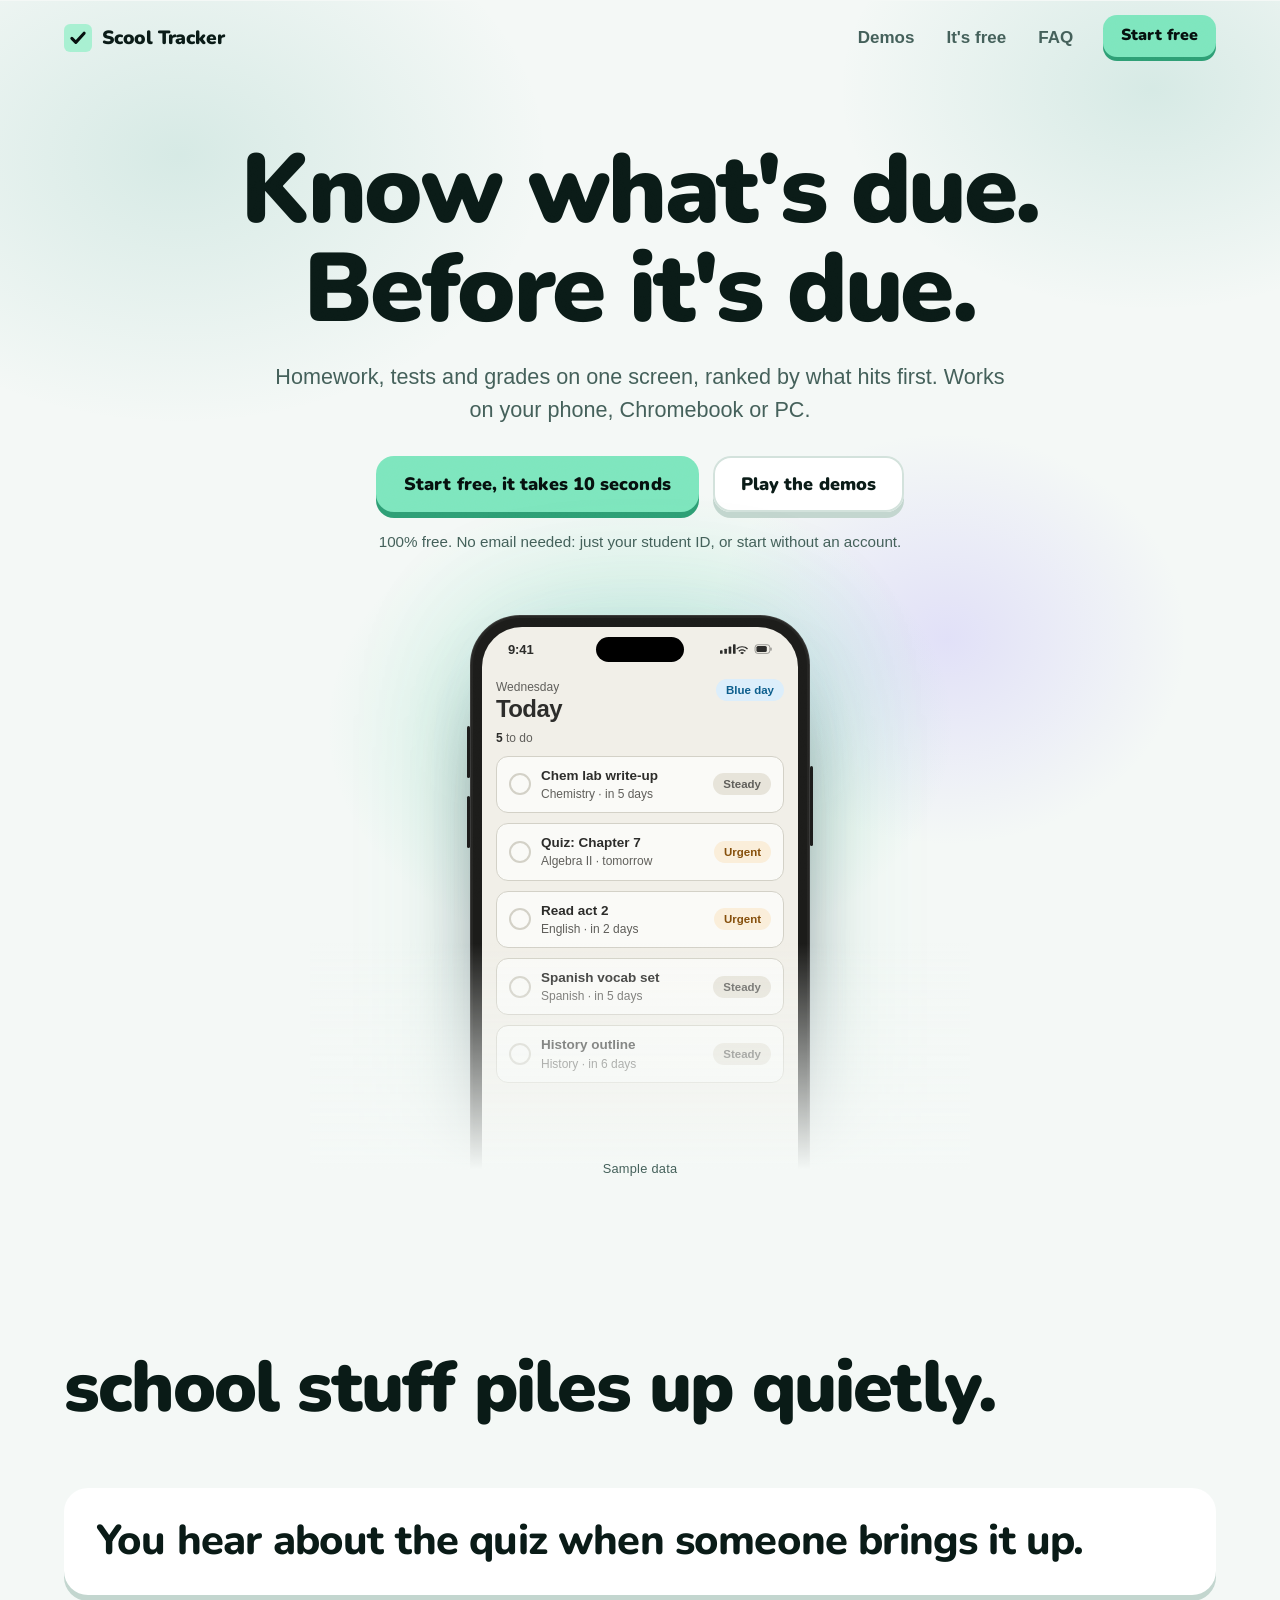
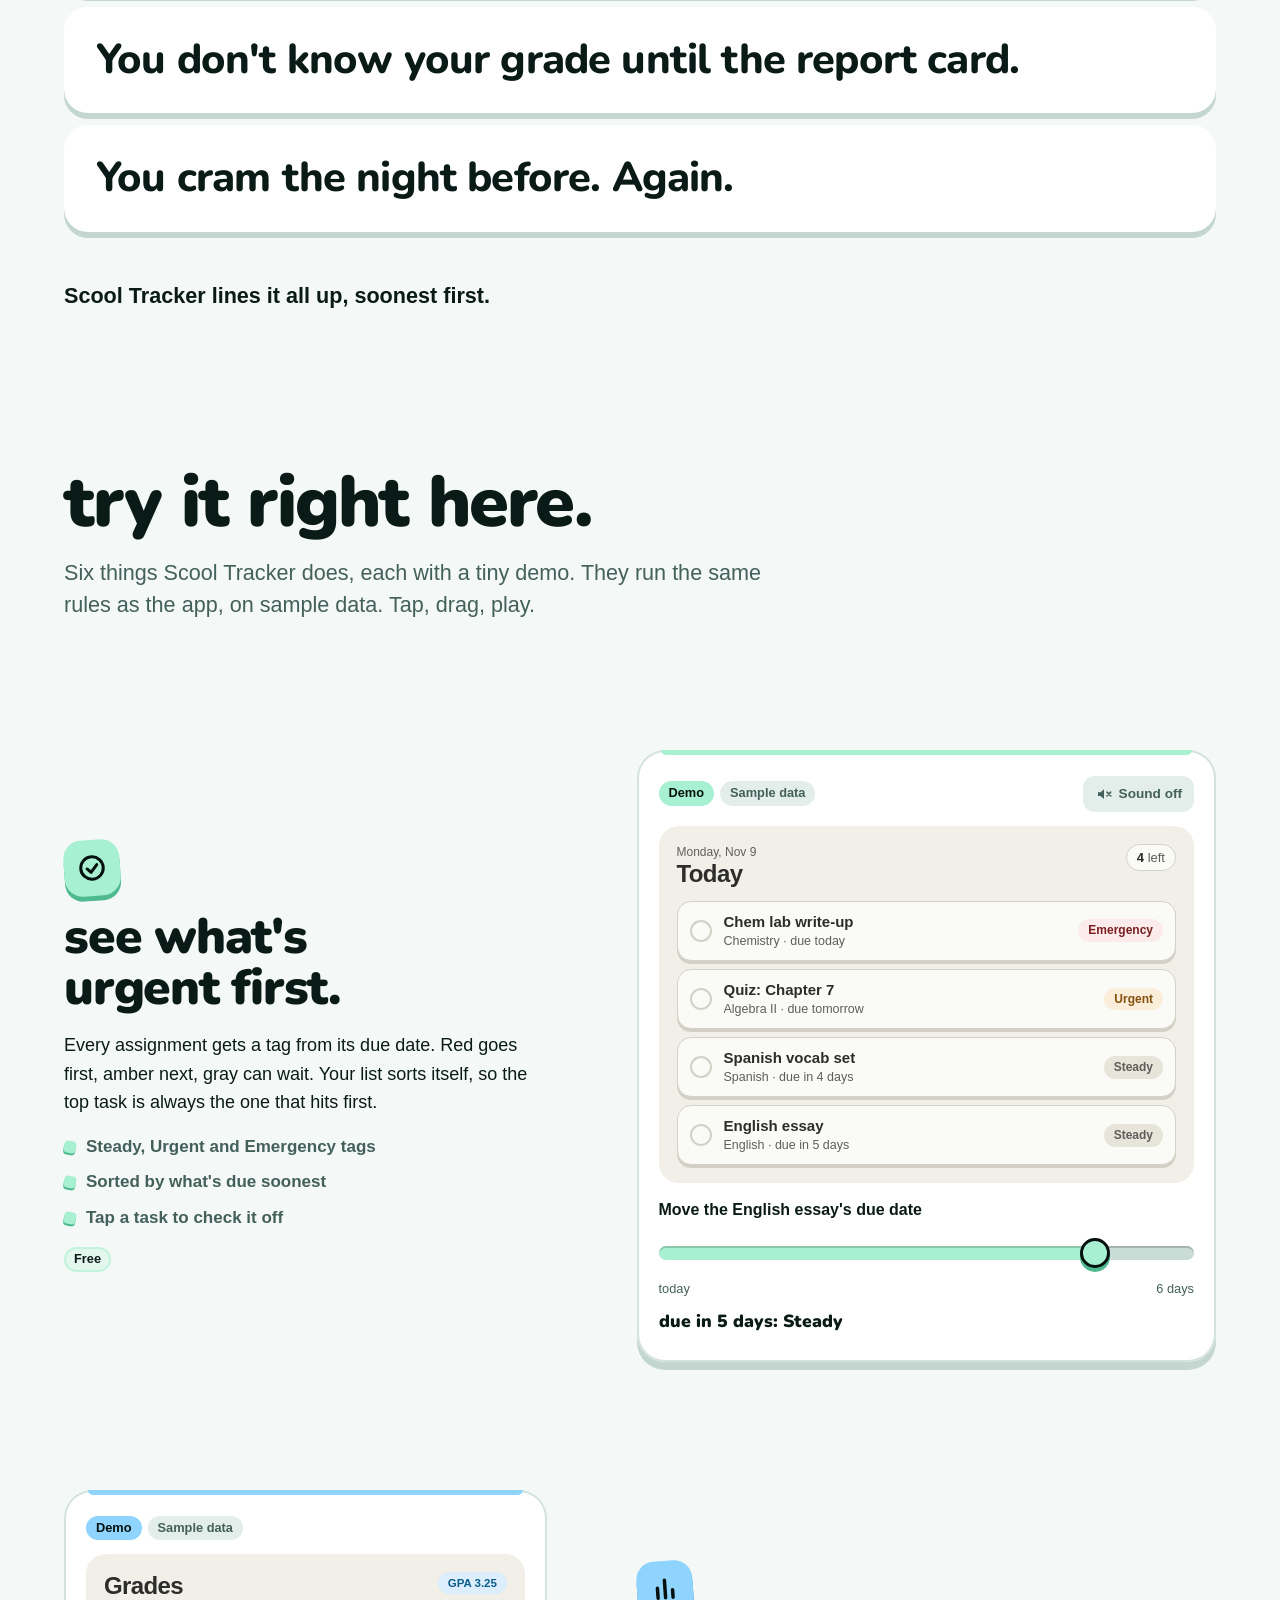
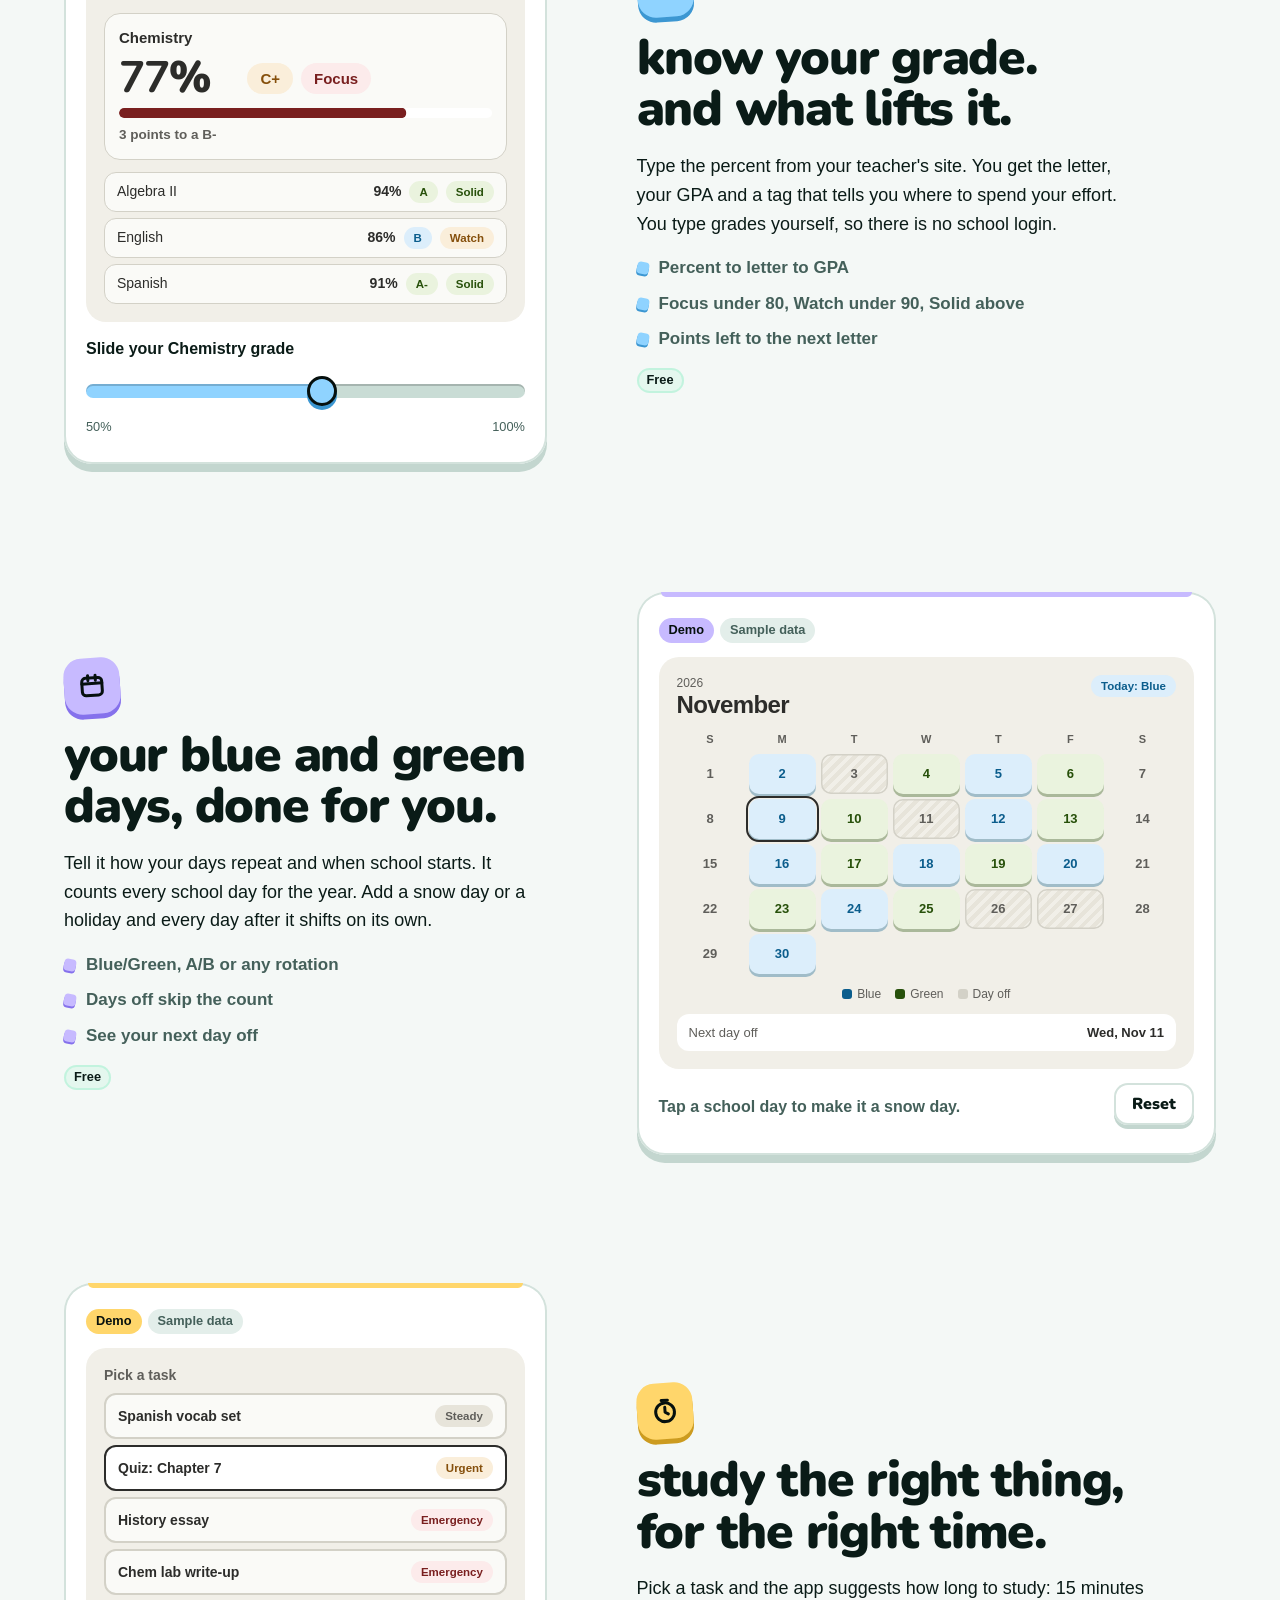
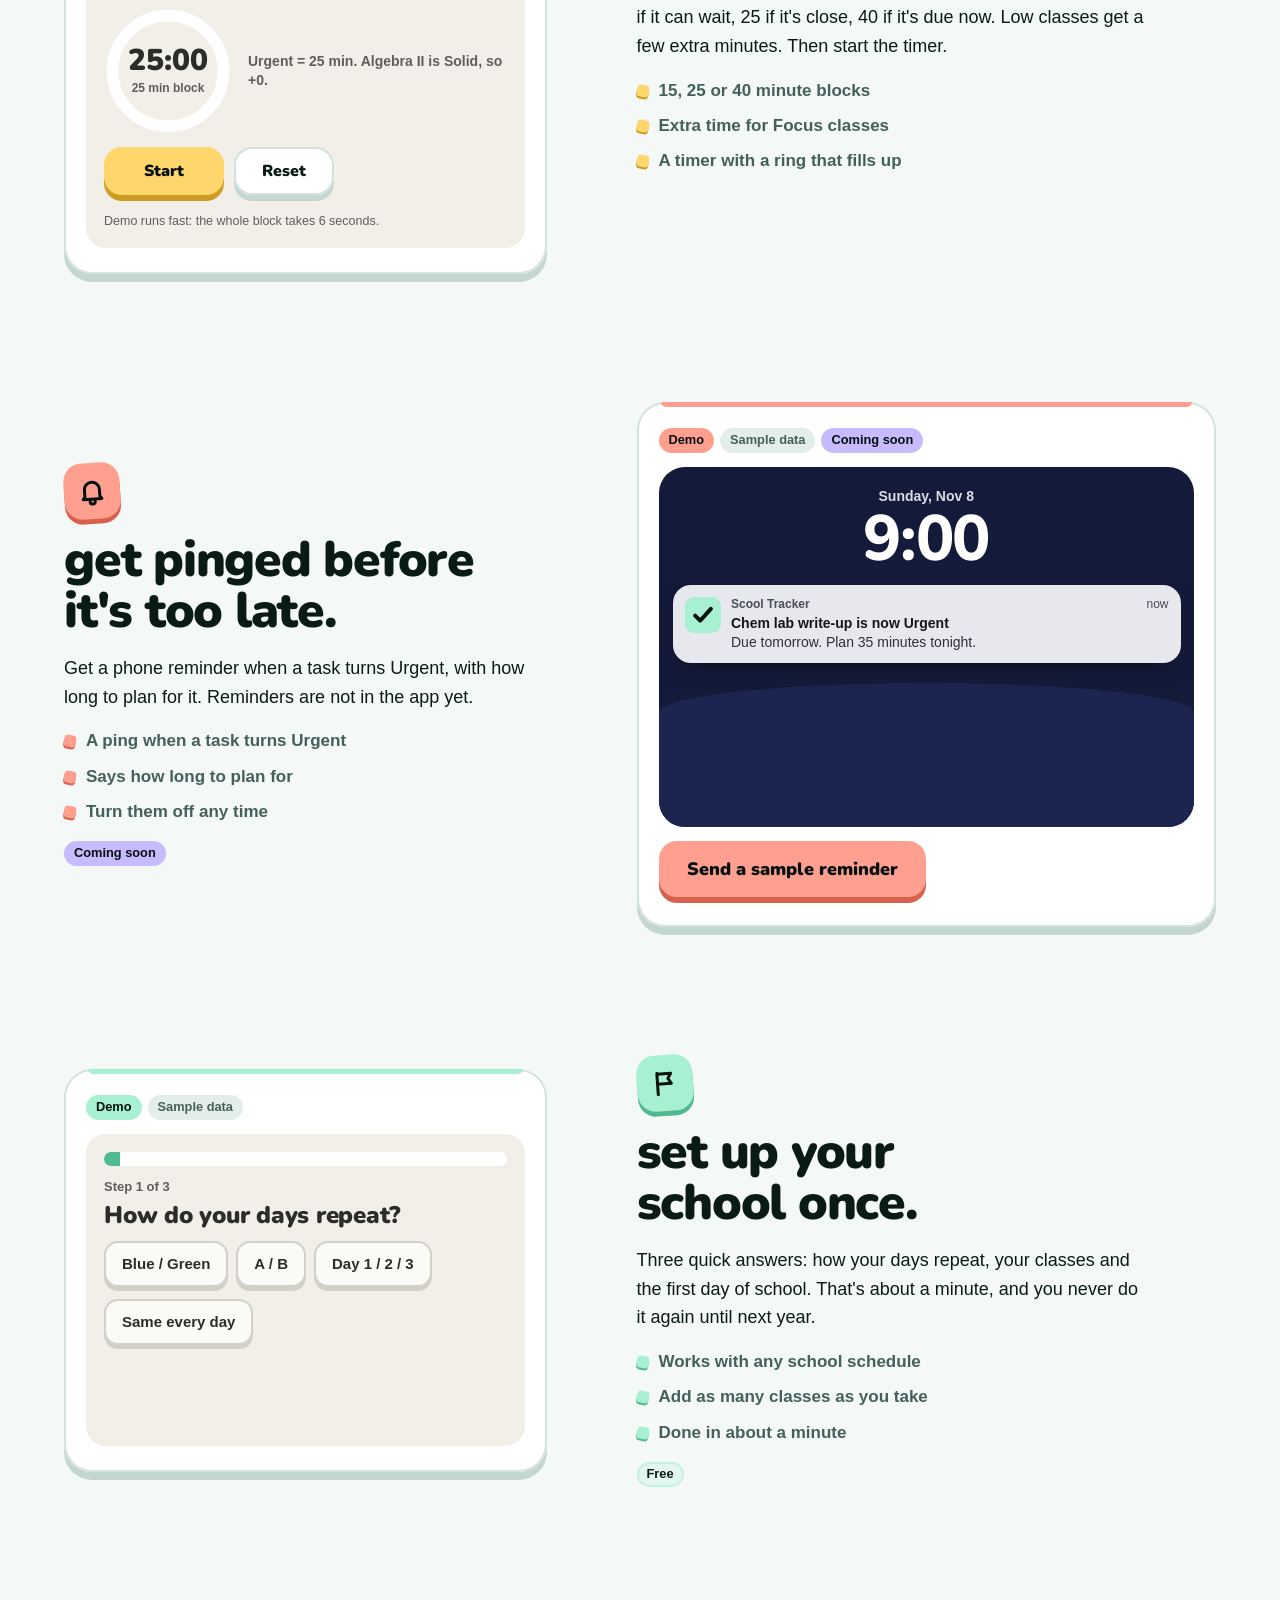
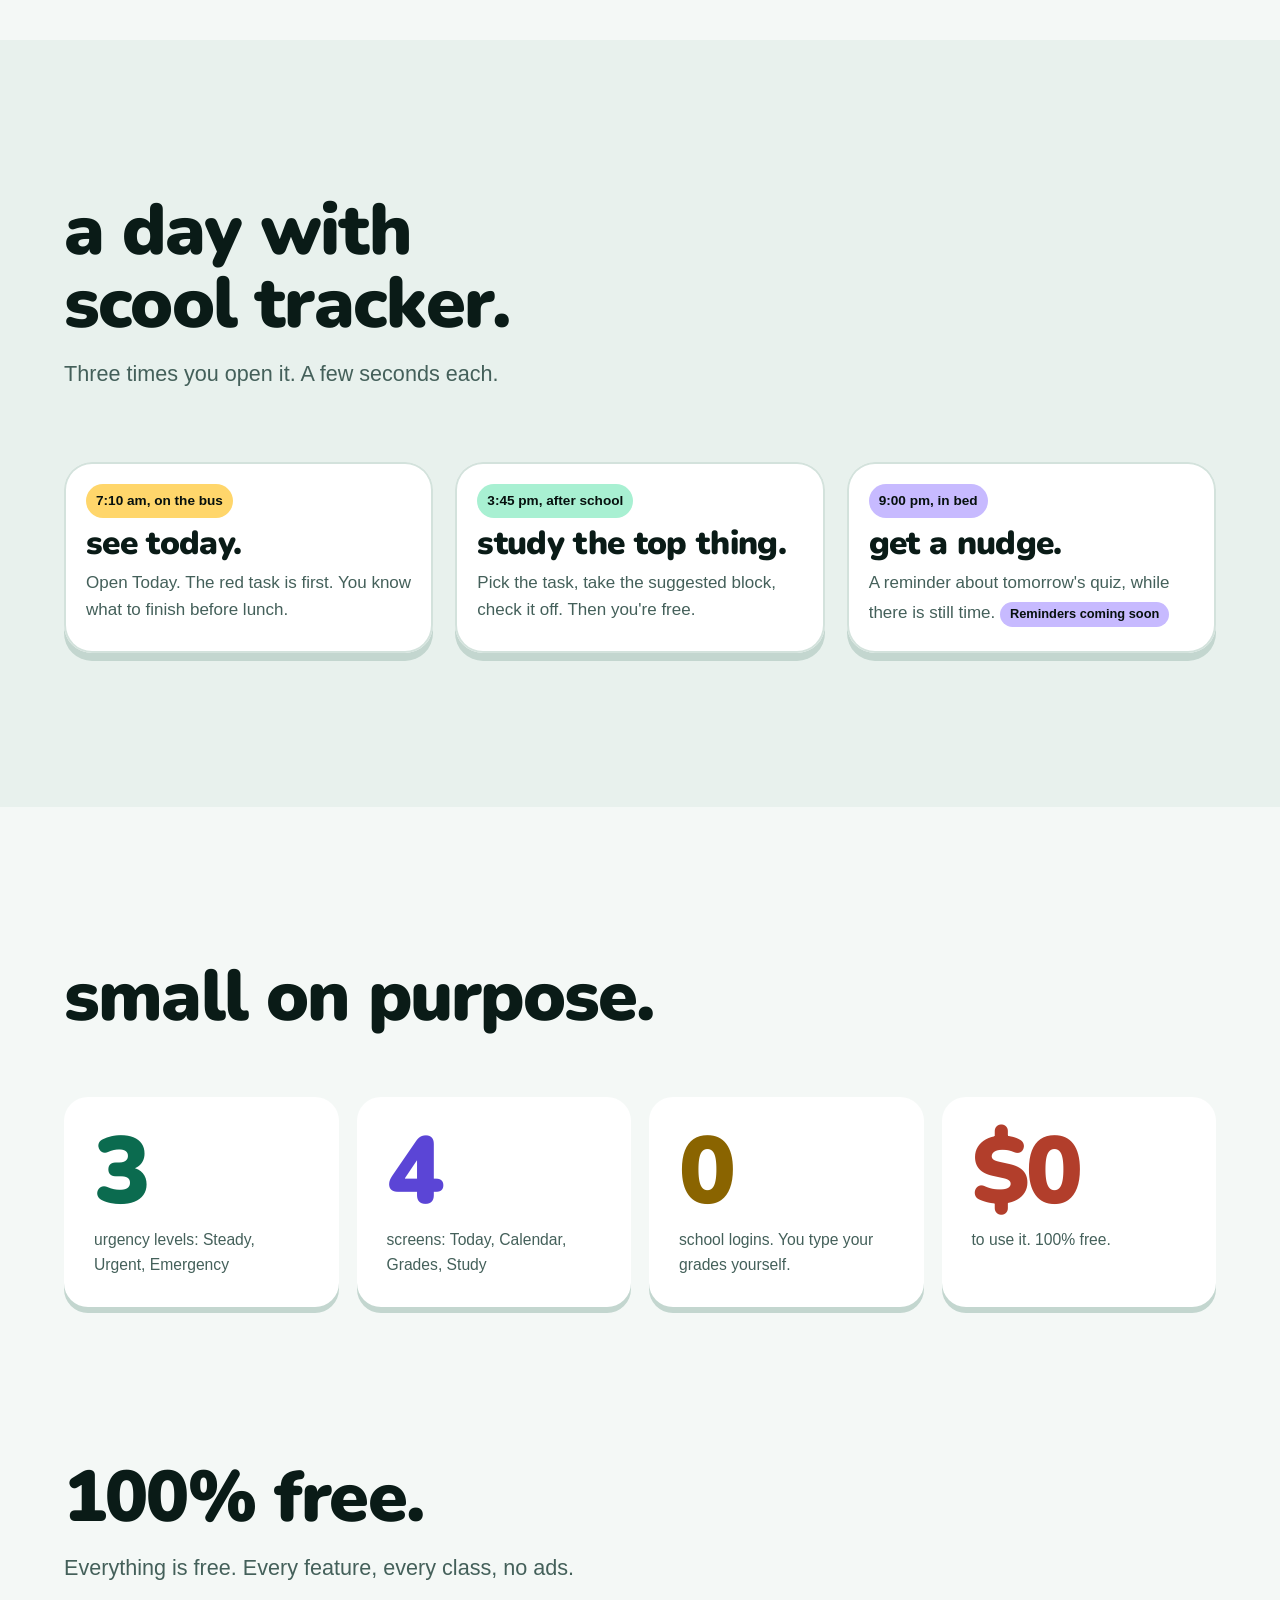
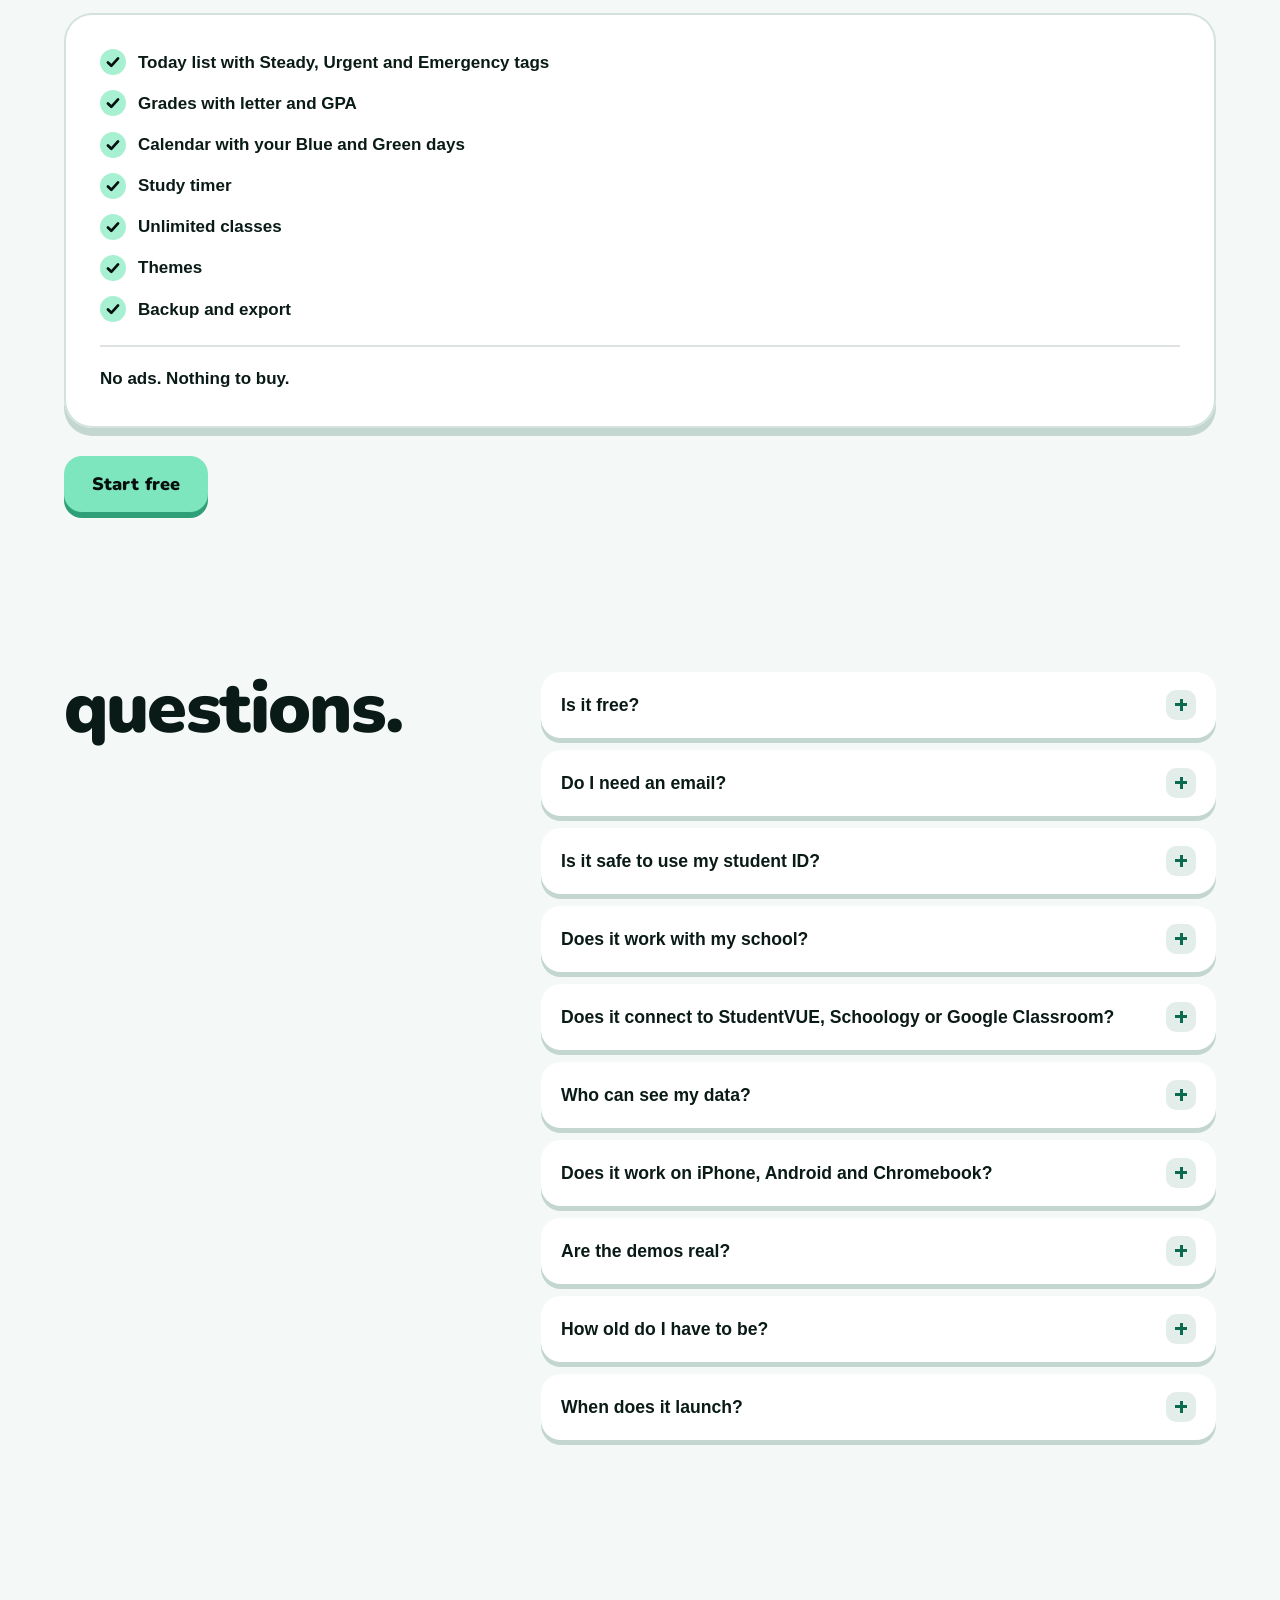
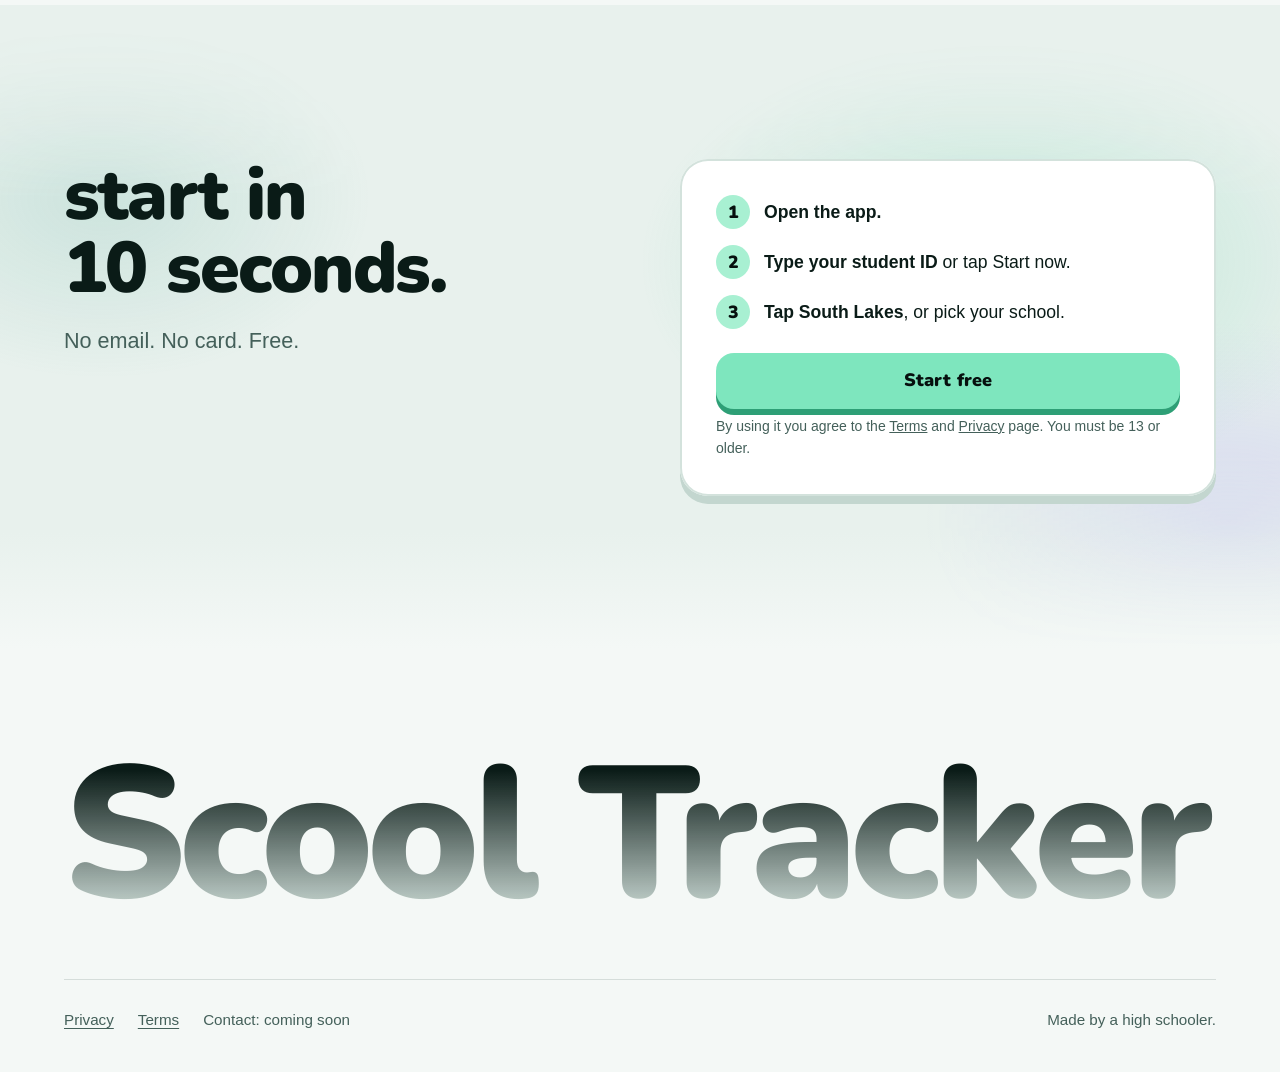
==== commit 198cf60d: "Update preview 2026-11-23 10:37" ====
--- a/index.html
+++ b/index.html
@@ -4,23 +4,23 @@
 <meta charset="utf-8">
 <meta name="viewport" content="width=device-width, initial-scale=1">
 <title>Scool Tracker: know what's due before it's due</title>
-<meta name="description" content="Scool Tracker puts your homework, tests and grades on one screen and ranks them by what hits first. Play the demos right on the page. Free while in beta. Join the waitlist.">
+<meta name="description" content="Free school tracker for high schoolers. Start today. Homework, tests and grades on one screen, ranked by what hits first. Play the demos right on the page.">
 <meta name="color-scheme" content="dark light">
 <meta name="theme-color" content="#06100E" media="(prefers-color-scheme: dark)">
 <meta name="theme-color" content="#F4F8F6" media="(prefers-color-scheme: light)">
 <link rel="icon" href="favicon.svg" type="image/svg+xml">
 <meta property="og:type" content="website">
 <meta property="og:title" content="Scool Tracker: know what's due before it's due">
-<meta property="og:description" content="Homework, tests and grades on one screen. Play the demos. Free while in beta. Join the waitlist.">
-<meta property="og:image" content="og.png">
+<meta property="og:description" content="Free school tracker for high schoolers. Start today. Homework, tests and grades on one screen.">
+<meta property="og:url" content="https://scooltracker.com/">
+<meta property="og:image" content="https://scooltracker.com/og.png">
 <meta property="og:image:width" content="1200">
 <meta property="og:image:height" content="630">
 <meta property="og:image:alt" content="Scool Tracker. Know what's due. Before it's due.">
 <meta name="twitter:card" content="summary_large_image">
 <meta name="twitter:title" content="Scool Tracker: know what's due before it's due">
-<meta name="twitter:description" content="Homework, tests and grades on one screen. Free while in beta.">
-<meta name="twitter:image" content="og.png">
-<!-- TODO(deploy): make og:image an absolute URL and add og:url once the real domain exists. -->
+<meta name="twitter:description" content="Free school tracker for high schoolers. Start today.">
+<meta name="twitter:image" content="https://scooltracker.com/og.png">
 <link rel="preconnect" href="https://fonts.googleapis.com">
 <link rel="preconnect" href="https://fonts.gstatic.com" crossorigin>
 <link rel="stylesheet" href="https://fonts.googleapis.com/css2?family=Nunito:wght@800;900&display=swap" media="print" onload="this.media='all'">
@@ -51,10 +51,10 @@
     </a>
     <nav class="nav-links" aria-label="Page">
       <a href="#demos">Demos</a>
-      <a href="#plans">Free vs Pro</a>
+      <a href="#free">It's free</a>
       <a href="#faq">FAQ</a>
     </nav>
-    <a class="btn btn-sm" href="#join">Join the waitlist</a>
+    <a class="btn btn-sm" href="app/">Start free</a>
   </div>
 </header>
 
@@ -66,10 +66,10 @@
     <p class="lede">Homework, tests and grades on one screen, ranked by what hits first. Works on your phone, Chromebook or PC.</p>
     <div class="cta">
       <div class="cta-row">
-        <a class="btn" id="hero-cta" href="#join">Join the waitlist</a>
+        <a class="btn" id="hero-cta" href="app/">Start free, it takes 10 seconds</a>
         <a class="btn btn-2" href="#demos">Play the demos</a>
       </div>
-      <small>Free while in beta. Just your email, grade, and school.</small>
+      <small>100% free. No email needed: just your student ID, or start without an account.</small>
     </div>
     <figure class="hero-phone" id="hero-phone">
       <div class="hero-doodle" data-doodle="wave" data-doodle-label="Doodle, a green, wide-eyed bird mascot, cheering and holding up a gold star" id="hero-doodle"></div>
@@ -121,7 +121,7 @@
           <li>Sorted by what's due soonest</li>
           <li>Tap a task to check it off</li>
         </ul>
-        <p class="plan"><span class="tag tag-free">Free plan</span></p>
+        <p class="plan"><span class="tag tag-free">Free</span></p>
       </div>
       <div class="demo reveal" id="demo-today">
         <div class="demo-top"><span class="tag tag-demo">Demo</span><span class="tag">Sample data</span>
@@ -154,7 +154,7 @@
           <li>Focus under 80, Watch under 90, Solid above</li>
           <li>Points left to the next letter</li>
         </ul>
-        <p class="plan"><span class="tag tag-free">Free plan</span></p>
+        <p class="plan"><span class="tag tag-free">Free</span></p>
       </div>
       <div class="demo reveal" id="demo-grades">
         <div class="demo-top"><span class="tag tag-demo">Demo</span><span class="tag">Sample data</span></div>
@@ -192,7 +192,7 @@
           <li>Days off skip the count</li>
           <li>See your next day off</li>
         </ul>
-        <p class="plan"><span class="tag tag-free">Free plan</span></p>
+        <p class="plan"><span class="tag tag-free">Free</span></p>
       </div>
       <div class="demo reveal" id="demo-cal">
         <div class="demo-top"><span class="tag tag-demo">Demo</span><span class="tag">Sample data</span></div>
@@ -221,10 +221,9 @@
           <li>Extra time for Focus classes</li>
           <li>A timer with a ring that fills up</li>
         </ul>
-        <p class="plan"><span class="tag tag-pro">Pro, later</span><span class="tag tag-soon">Coming soon</span></p>
-      </div>
+        </div>
       <div class="demo reveal" id="demo-study">
-        <div class="demo-top"><span class="tag tag-demo">Demo</span><span class="tag">Sample data</span><span class="tag tag-soon">Coming soon</span></div>
+        <div class="demo-top"><span class="tag tag-demo">Demo</span><span class="tag">Sample data</span></div>
         <div class="app">
           <fieldset class="st-pick">
             <legend>Pick a task</legend>
@@ -253,13 +252,13 @@
       <div class="feat-copy reveal">
         <span class="feat-ico" aria-hidden="true"><svg><use href="#i-bell"/></svg></span>
         <h3 id="f-rem-h">get pinged before it's too late.</h3>
-        <p>Get a phone reminder when a task turns Urgent, with how long to plan for it. Reminders come after the first beta.</p>
+        <p>Get a phone reminder when a task turns Urgent, with how long to plan for it. Reminders are not in the app yet.</p>
         <ul class="points">
           <li>A ping when a task turns Urgent</li>
           <li>Says how long to plan for</li>
           <li>Turn them off any time</li>
         </ul>
-        <p class="plan"><span class="tag tag-pro">Pro, later</span><span class="tag tag-soon">Coming soon</span></p>
+        <p class="plan"><span class="tag tag-soon">Coming soon</span></p>
       </div>
       <div class="demo reveal" id="demo-rem">
         <div class="demo-top"><span class="tag tag-demo">Demo</span><span class="tag">Sample data</span><span class="tag tag-soon">Coming soon</span></div>
@@ -282,10 +281,10 @@
         <p>Three quick answers: how your days repeat, your classes and the first day of school. That's about a minute, and you never do it again until next year.</p>
         <ul class="points">
           <li>Works with any school schedule</li>
-          <li>Up to 5 classes free</li>
+          <li>Add as many classes as you take</li>
           <li>Done in about a minute</li>
         </ul>
-        <p class="plan"><span class="tag tag-free">Free plan</span></p>
+        <p class="plan"><span class="tag tag-free">Free</span></p>
       </div>
       <div class="demo reveal" id="demo-setup">
         <div class="demo-top"><span class="tag tag-demo">Demo</span><span class="tag">Sample data</span></div>
@@ -317,7 +316,7 @@
         <div class="day-pic" data-doodle="focused"></div>
         <p class="day-time">3:45 pm, after school</p>
         <h3>study the top thing.</h3>
-        <p>Pick the task, take the suggested block, check it off. Then you're free. <span class="tag tag-soon">Timer coming soon</span></p>
+        <p>Pick the task, take the suggested block, check it off. Then you're free.</p>
       </li>
       <li class="reveal" style="--pop: var(--pop-lav)">
         <div class="day-pic" data-doodle="sleepy"></div>
@@ -336,42 +335,31 @@
       <div class="stat reveal"><b data-count="3">3</b><span>urgency levels: Steady, Urgent, Emergency</span></div>
       <div class="stat reveal"><b data-count="4">4</b><span>screens: Today, Calendar, Grades, Study</span></div>
       <div class="stat reveal"><b>0</b><span>school logins. You type your grades yourself.</span></div>
-      <div class="stat reveal"><b>$0</b><span>while in beta</span></div>
-    </div>
-  </div>
-</section>
-
-<section class="plans" id="plans" aria-labelledby="plans-h">
+      <div class="stat reveal"><b>$0</b><span>to use it. 100% free.</span></div>
+    </div>
+  </div>
+</section>
+
+<section class="plans" id="free" aria-labelledby="free-h">
   <div class="wrap">
     <div class="sec-head reveal">
-      <h2 id="plans-h" class="title">free now. pro later, if you want it.</h2>
-      <p class="lede">The basics stay free. Pro adds the extras for $2.99 a month, later. During the beta you get all of it for free.</p>
-      <div class="plans-squib" data-doodle="focused" data-doodle-label="Squib, a lanky green mascot with a pencil in its hair and a scroll under its arm, thinking"></div>
-    </div>
-    <p class="beta-note reveal"><svg aria-hidden="true"><use href="#i-today"/></svg><span><b>In beta right now:</b> everything below is free, Pro included. Nothing to buy.</span></p>
-    <div class="plan-wrap reveal">
-      <table class="plan-table">
-        <caption class="sr-only">What the Free and Pro plans include</caption>
-        <thead>
-          <tr><th scope="col"><span class="sr-only">Feature</span></th>
-            <th scope="col" class="p-free"><span class="p-name">Free</span><span class="p-price">$0</span></th>
-            <th scope="col" class="p-pro"><span class="p-name">Pro</span><span class="p-price">$2.99<small>/mo, later</small></span></th></tr>
-        </thead>
-        <tbody>
-          <tr><th scope="row">Today list with Steady, Urgent and Emergency tags</th><td><svg class="yes" role="img" aria-label="Included"><use href="#i-check"/></svg></td><td><svg class="yes" role="img" aria-label="Included"><use href="#i-check"/></svg></td></tr>
-          <tr><th scope="row">Grades: letter, GPA and Focus tags</th><td><svg class="yes" role="img" aria-label="Included"><use href="#i-check"/></svg></td><td><svg class="yes" role="img" aria-label="Included"><use href="#i-check"/></svg></td></tr>
-          <tr><th scope="row">Calendar with your Blue and Green days</th><td><svg class="yes" role="img" aria-label="Included"><use href="#i-check"/></svg></td><td><svg class="yes" role="img" aria-label="Included"><use href="#i-check"/></svg></td></tr>
-          <tr><th scope="row">Classes</th><td><b class="val">Up to 5</b></td><td><b class="val">Unlimited</b></td></tr>
-          <tr><th scope="row">Reminders before things are due</th><td><span class="no" aria-label="Not included">–</span></td><td><svg class="yes" role="img" aria-label="Included"><use href="#i-check"/></svg></td></tr>
-          <tr><th scope="row">Study timer and study plan</th><td><span class="no" aria-label="Not included">–</span></td><td><svg class="yes" role="img" aria-label="Included"><use href="#i-check"/></svg></td></tr>
-          <tr><th scope="row">Backups and export</th><td><span class="no" aria-label="Not included">–</span></td><td><svg class="yes" role="img" aria-label="Included"><use href="#i-check"/></svg></td></tr>
-          <tr><th scope="row">Themes</th><td><span class="no" aria-label="Not included">–</span></td><td><svg class="yes" role="img" aria-label="Included"><use href="#i-check"/></svg></td></tr>
-        </tbody>
-      </table>
+      <h2 id="free-h" class="title">100% free.</h2>
+      <p class="lede">Everything is free. Every feature, every class, no ads.</p>
+    </div>
+    <div class="plan-wrap free-card reveal">
+      <ul class="free-list">
+        <li><svg class="yes" aria-hidden="true"><use href="#i-check"/></svg><span>Today list with Steady, Urgent and Emergency tags</span></li>
+        <li><svg class="yes" aria-hidden="true"><use href="#i-check"/></svg><span>Grades with letter and GPA</span></li>
+        <li><svg class="yes" aria-hidden="true"><use href="#i-check"/></svg><span>Calendar with your Blue and Green days</span></li>
+        <li><svg class="yes" aria-hidden="true"><use href="#i-check"/></svg><span>Study timer</span></li>
+        <li><svg class="yes" aria-hidden="true"><use href="#i-check"/></svg><span>Unlimited classes</span></li>
+        <li><svg class="yes" aria-hidden="true"><use href="#i-check"/></svg><span>Themes</span></li>
+        <li><svg class="yes" aria-hidden="true"><use href="#i-check"/></svg><span>Backup and export</span></li>
+      </ul>
+      <p class="free-note"><b>No ads. Nothing to buy.</b></p>
     </div>
     <div class="plans-foot reveal">
-      <a class="btn" href="#join">Join the waitlist</a>
-      <p class="fine">Pro is not for sale yet. You will never be charged unless you choose Pro yourself.</p>
+      <a class="btn" href="app/">Start free</a>
     </div>
   </div>
 </section>
@@ -383,16 +371,16 @@
       <div class="faq-doodle" data-doodle="focused"></div>
     </div>
     <div>
-      <details><summary>Is it free?</summary><div class="ans"><p>Yes. During the beta everything is free. After that, Today, Grades, Calendar and up to 5 classes stay free. Pro will be $2.99 a month.</p></div></details>
-      <details><summary>What do I get with Pro?</summary><div class="ans"><p>Unlimited classes, reminders, the study timer and study plan, backups and export, and themes. Free keeps Today, Grades, Calendar and up to 5 classes.</p></div></details>
-      <details><summary>When will Pro cost money?</summary><div class="ans"><p>Not during the beta. Pro is not for sale yet, and you will never be charged unless you choose Pro yourself.</p></div></details>
-      <details><summary>Does it work with my school?</summary><div class="ans"><p>Yes, any school. You type in your own schedule: Blue and Green days, A and B days, a three-day rotation or the same classes every day.</p></div></details>
+      <details><summary>Is it free?</summary><div class="ans"><p>Yes, 100% free. No ads, nothing to buy.</p></div></details>
+      <details><summary>Do I need an email?</summary><div class="ans"><p>No. Use your student ID, or start without an account (saved on that device only).</p></div></details>
+      <details><summary>Is it safe to use my student ID?</summary><div class="ans"><p>The app stores only a scrambled code made from it, never the ID itself. But anyone who knows your student ID can open your account, so don't share it.</p></div></details>
+<details><summary>Does it work with my school?</summary><div class="ans"><p>Yes, any school. You type in your own schedule: Blue and Green days, A and B days, a three-day rotation or the same classes every day.</p></div></details>
       <details><summary>Does it connect to StudentVUE, Schoology or Google Classroom?</summary><div class="ans"><p>No. You type your grades and assignments yourself. That keeps your school login out of it, and it works the same at every school.</p></div></details>
-      <details><summary>Who can see my data?</summary><div class="ans"><p>Only you. We do not sell it. <a href="privacy.html">Read the privacy page.</a></p></div></details>
+      <details><summary>Who can see my data?</summary><div class="ans"><p>Only you. We do not sell it and there are no ads. The app stores your classes, tasks, grades and settings, and a scrambled login code, never your student ID itself. If you start without an account, everything stays on that device. <a href="privacy.html">Read the privacy page.</a></p></div></details>
       <details><summary>Does it work on iPhone, Android and Chromebook?</summary><div class="ans"><p>It runs in the browser, so it works on a phone, a Chromebook or a PC.</p></div></details>
-      <details><summary>Are the demos real?</summary><div class="ans"><p>They use the same rules as the app, with sample data. The study timer and reminders are not in the app yet, so they are marked Coming soon.</p></div></details>
+      <details><summary>Are the demos real?</summary><div class="ans"><p>They use the same rules as the app, with sample data. The study timer is in the app. Reminders are not in the app yet, so they are marked Coming soon.</p></div></details>
       <details><summary>How old do I have to be?</summary><div class="ans"><p>13 or older.</p></div></details>
-      <details><summary>When does it launch?</summary><div class="ans"><p>No date yet. People on the waitlist get in first.</p></div></details>
+      <details><summary>When does it launch?</summary><div class="ans"><p>It's live now. Tap Start free.</p></div></details>
     </div>
   </div>
 </section>
@@ -400,39 +388,18 @@
 <section class="join" id="join" aria-labelledby="join-h">
   <div class="wrap join-grid">
     <div class="join-copy">
-      <h2 id="join-h" class="title">get in line for the beta.</h2>
-      <p class="lede">Leave your email. We write once, when your spot opens.</p>
+      <h2 id="join-h" class="title">start in 10 seconds.</h2>
+      <p class="lede">No email. No card. Free.</p>
       <div class="join-doodle" data-doodle="wave"></div>
     </div>
     <div class="form-card">
-      <form id="wl" novalidate>
-        <div class="field">
-          <label for="email">Email</label>
-          <input id="email" name="email" type="email" inputmode="email" autocomplete="email" autocapitalize="none" spellcheck="false" required placeholder="you@example.com" aria-describedby="email-err">
-          <p class="field-err" id="email-err" role="alert"></p>
-        </div>
-        <div class="field">
-          <label for="grade">Grade</label>
-          <div class="sel"><select id="grade" name="grade" required aria-describedby="grade-err">
-            <option value="" selected disabled>Pick one</option>
-            <option>9</option><option>10</option><option>11</option><option>12</option>
-          </select></div>
-          <p class="field-err" id="grade-err" role="alert"></p>
-        </div>
-        <div class="field">
-          <label for="school">School <span class="hint">(optional)</span></label>
-          <input id="school" name="school" type="text" autocomplete="organization" maxlength="100">
-        </div>
-        <div class="hp" aria-hidden="true"><label for="website">Leave this empty</label><input id="website" name="website" type="text" tabindex="-1" autocomplete="off"></div>
-        <button class="btn" type="submit" id="wl-btn"><span class="lbl">Join the waitlist</span><span class="spin" aria-hidden="true"></span></button>
-        <p class="form-msg" id="wl-msg" role="alert" aria-live="assertive"></p>
-        <p class="fine">By joining you agree to the <a href="terms.html">Terms</a> and <a href="privacy.html">Privacy</a> page. You must be 13 or older.</p>
-      </form>
-      <div class="thanks" id="thanks" tabindex="-1">
-        <div class="thanks-doodle" data-doodle="jump"></div>
-        <h3 id="thanks-h">You're on the list.</h3>
-        <p id="thanks-p">We will email you when your spot opens.</p>
-      </div>
+      <ol class="start-steps">
+        <li><span><b>Open the app.</b></span></li>
+        <li><span><b>Type your student ID</b> or tap Start now.</span></li>
+        <li><span><b>Tap South Lakes</b>, or pick your school.</span></li>
+      </ol>
+      <a class="btn" href="app/">Start free</a>
+      <p class="fine">By using it you agree to the <a href="terms.html">Terms</a> and <a href="privacy.html">Privacy</a> page. You must be 13 or older.</p>
     </div>
   </div>
 </section>
@@ -454,8 +421,8 @@
 </footer>
 
 <div class="mbar" id="mbar" aria-hidden="true">
-  <span>Free while in beta</span>
-  <a class="btn btn-sm" href="#join" tabindex="-1">Join the waitlist</a>
+  <span>100% free</span>
+  <a class="btn btn-sm" href="app/" tabindex="-1">Start free</a>
 </div>
 
 <script src="config.js"></script>
--- a/style.css
+++ b/style.css
@@ -559,3 +559,18 @@
 .plans .wrap { position: relative; }
 .plans-squib { display: none; }
 @media (min-width: 900px) { .plans-squib { display: block; position: absolute; right: var(--pad, 24px); top: -8px; width: 150px; pointer-events: none; } }
+
+/* mascots off (see ENABLED in doodle/doodle.js) */
+[data-doodle] { display: none !important; }
+.demo:has(.demo-doodle) .demo-top { padding-right: 0 !important; }
+
+/* free section + start steps */
+.free-card { padding: clamp(20px, 3vw, 36px); }
+.free-list { list-style: none; padding: 0; display: grid; gap: 14px; }
+.free-list li { display: flex; gap: 12px; align-items: center; font-weight: 650; }
+.free-list .yes { flex: none; width: 26px; height: 26px; padding: 4px; border-radius: 50%; background: var(--pop-mint); color: var(--on-pop); }
+.free-note { margin-top: 22px; padding-top: 18px; border-top: 2px solid var(--line); }
+.start-steps { list-style: none; padding: 0; counter-reset: s; display: grid; gap: 16px; margin-bottom: 24px; }
+.start-steps li { counter-increment: s; display: flex; gap: 14px; align-items: center; font-size: 1.1rem; }
+.start-steps li::before { content: counter(s); flex: none; width: 34px; height: 34px; border-radius: 50%; display: grid; place-items: center; font-family: var(--title); font-weight: 900; background: var(--pop-mint); color: var(--on-pop); }
+.form-card .btn { text-align: center; }
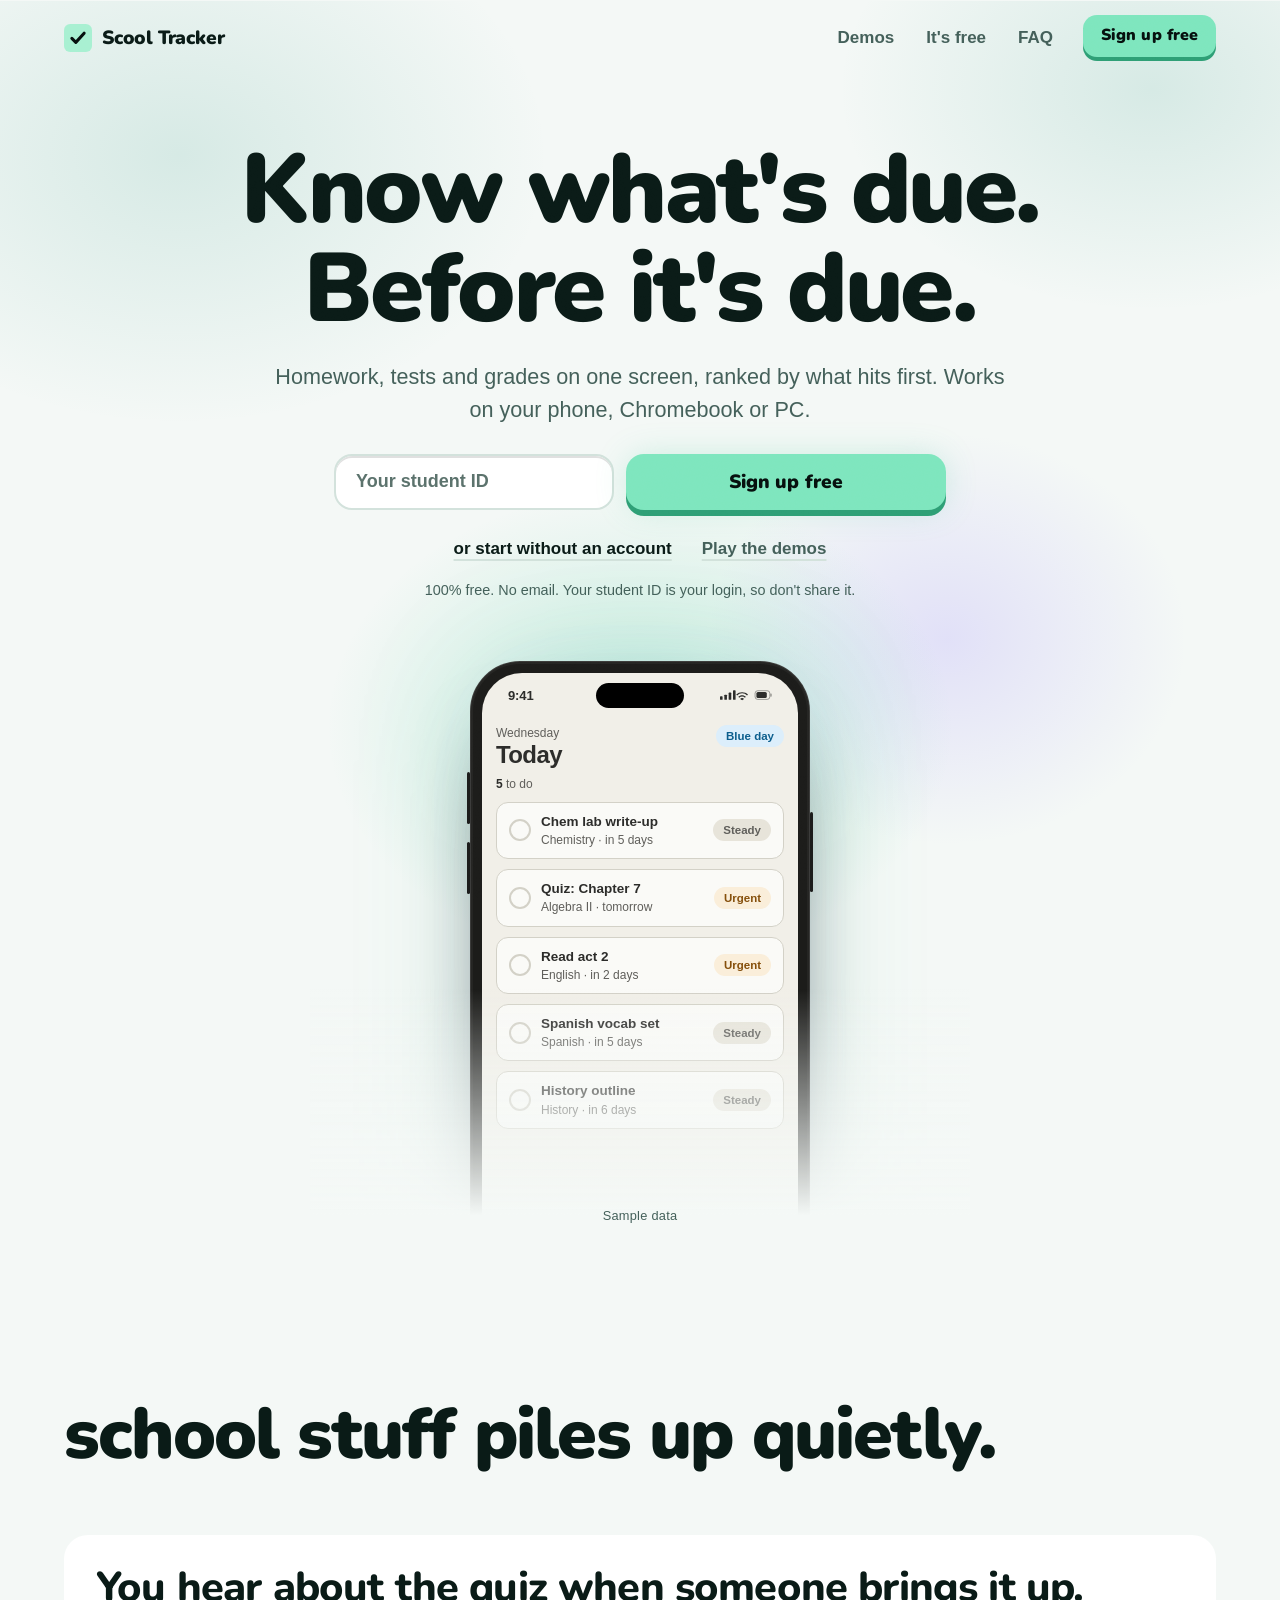
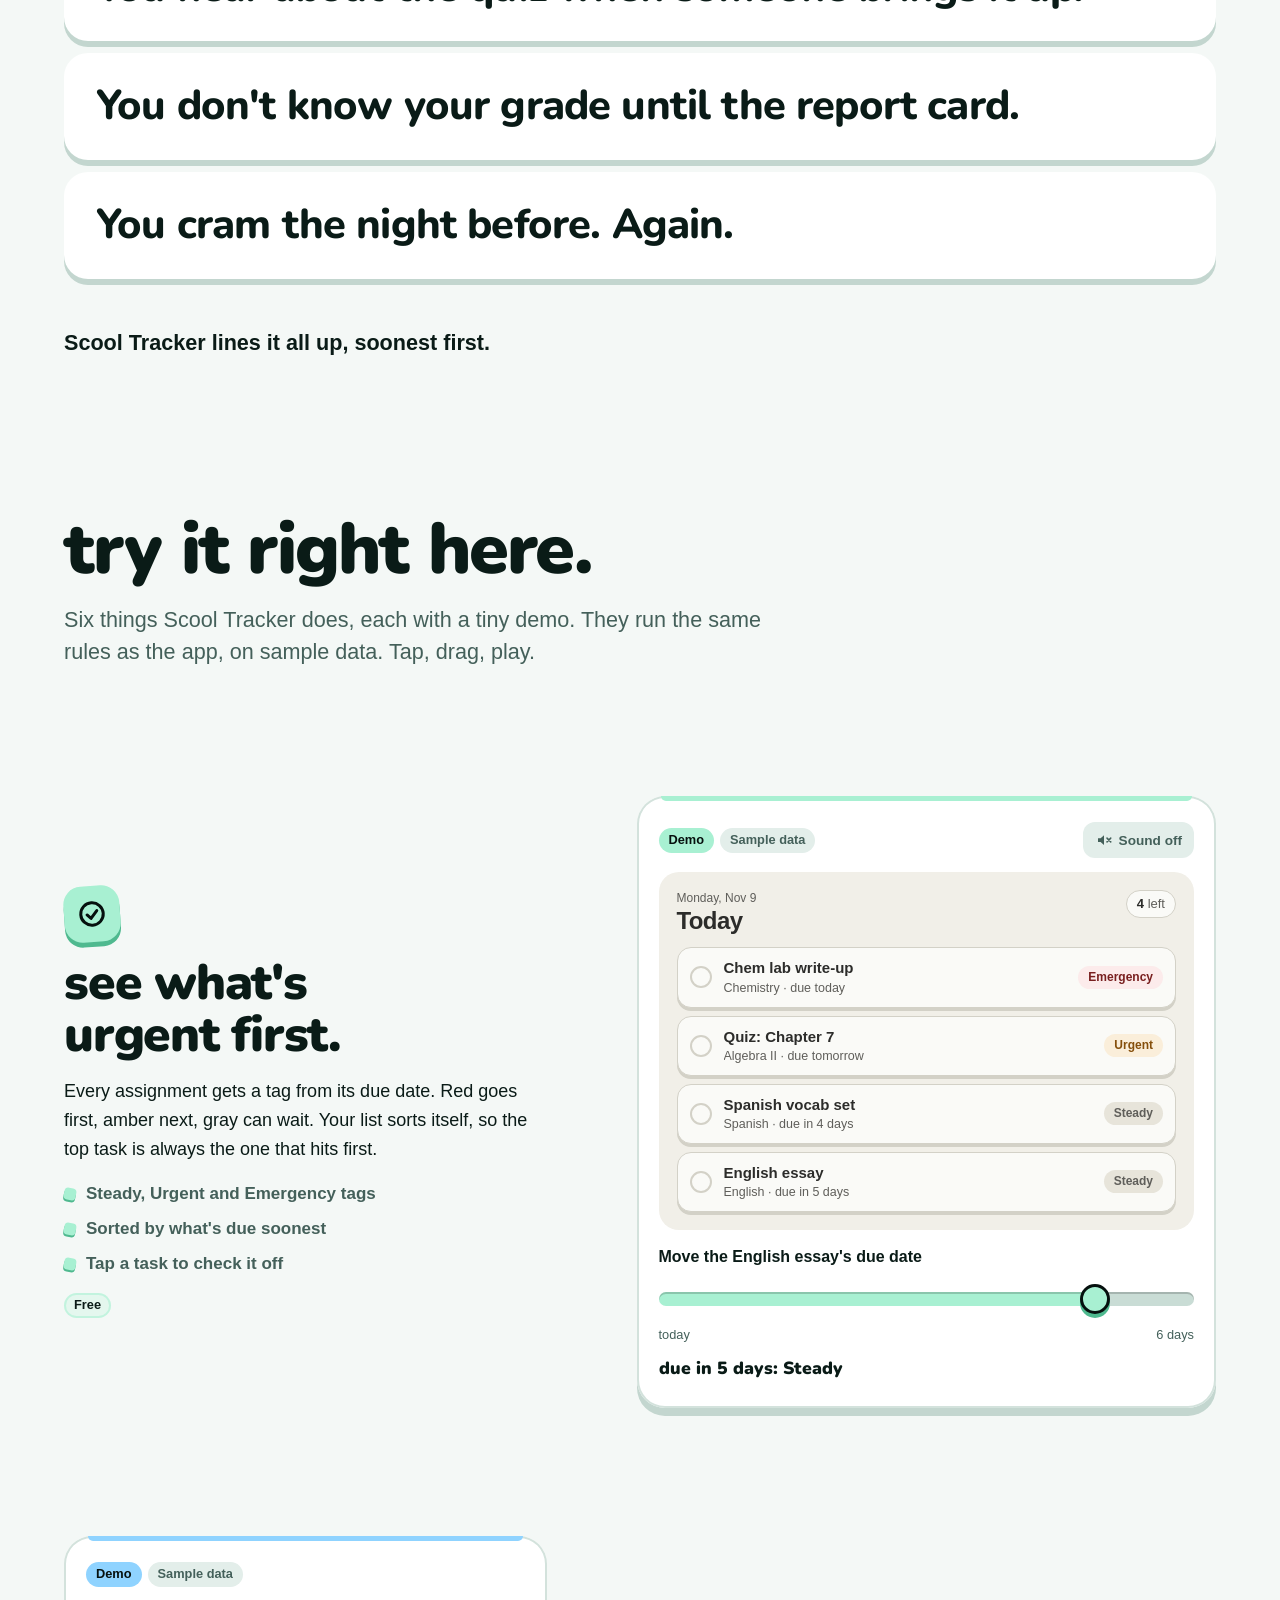
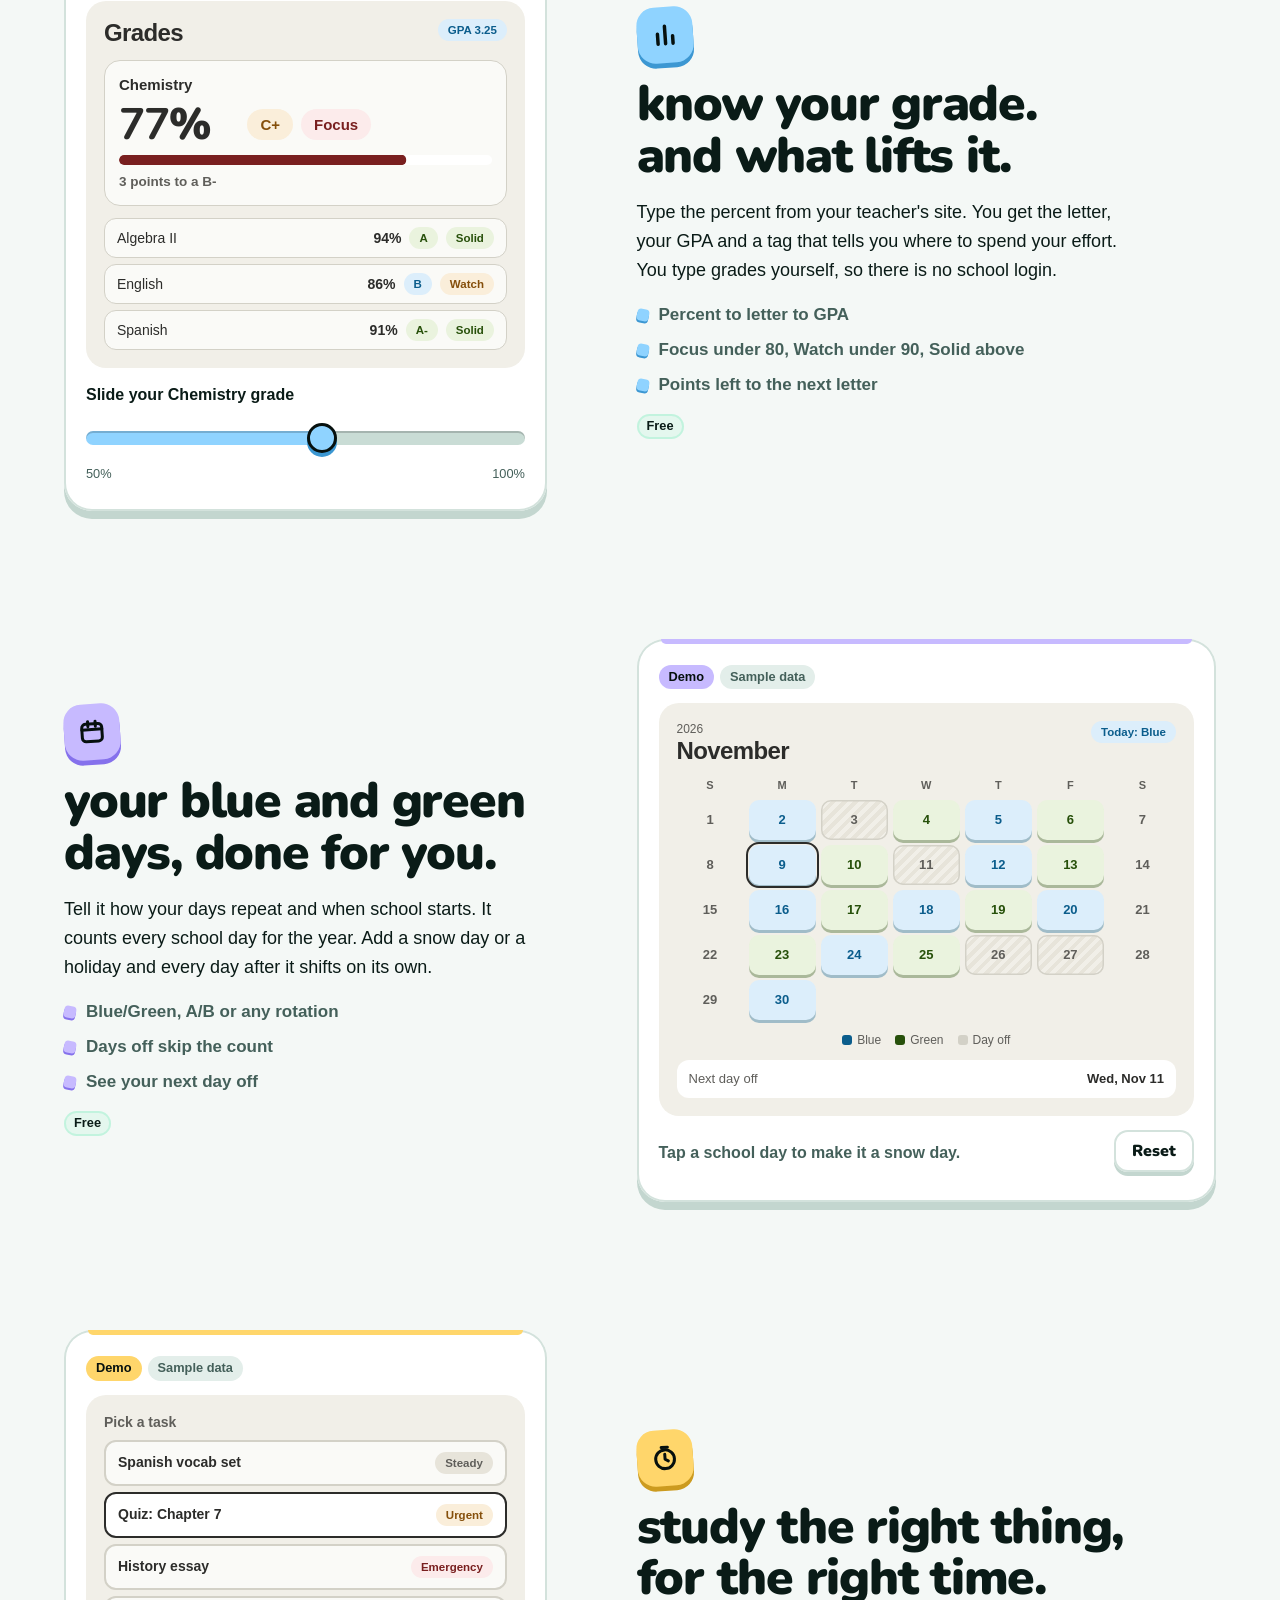
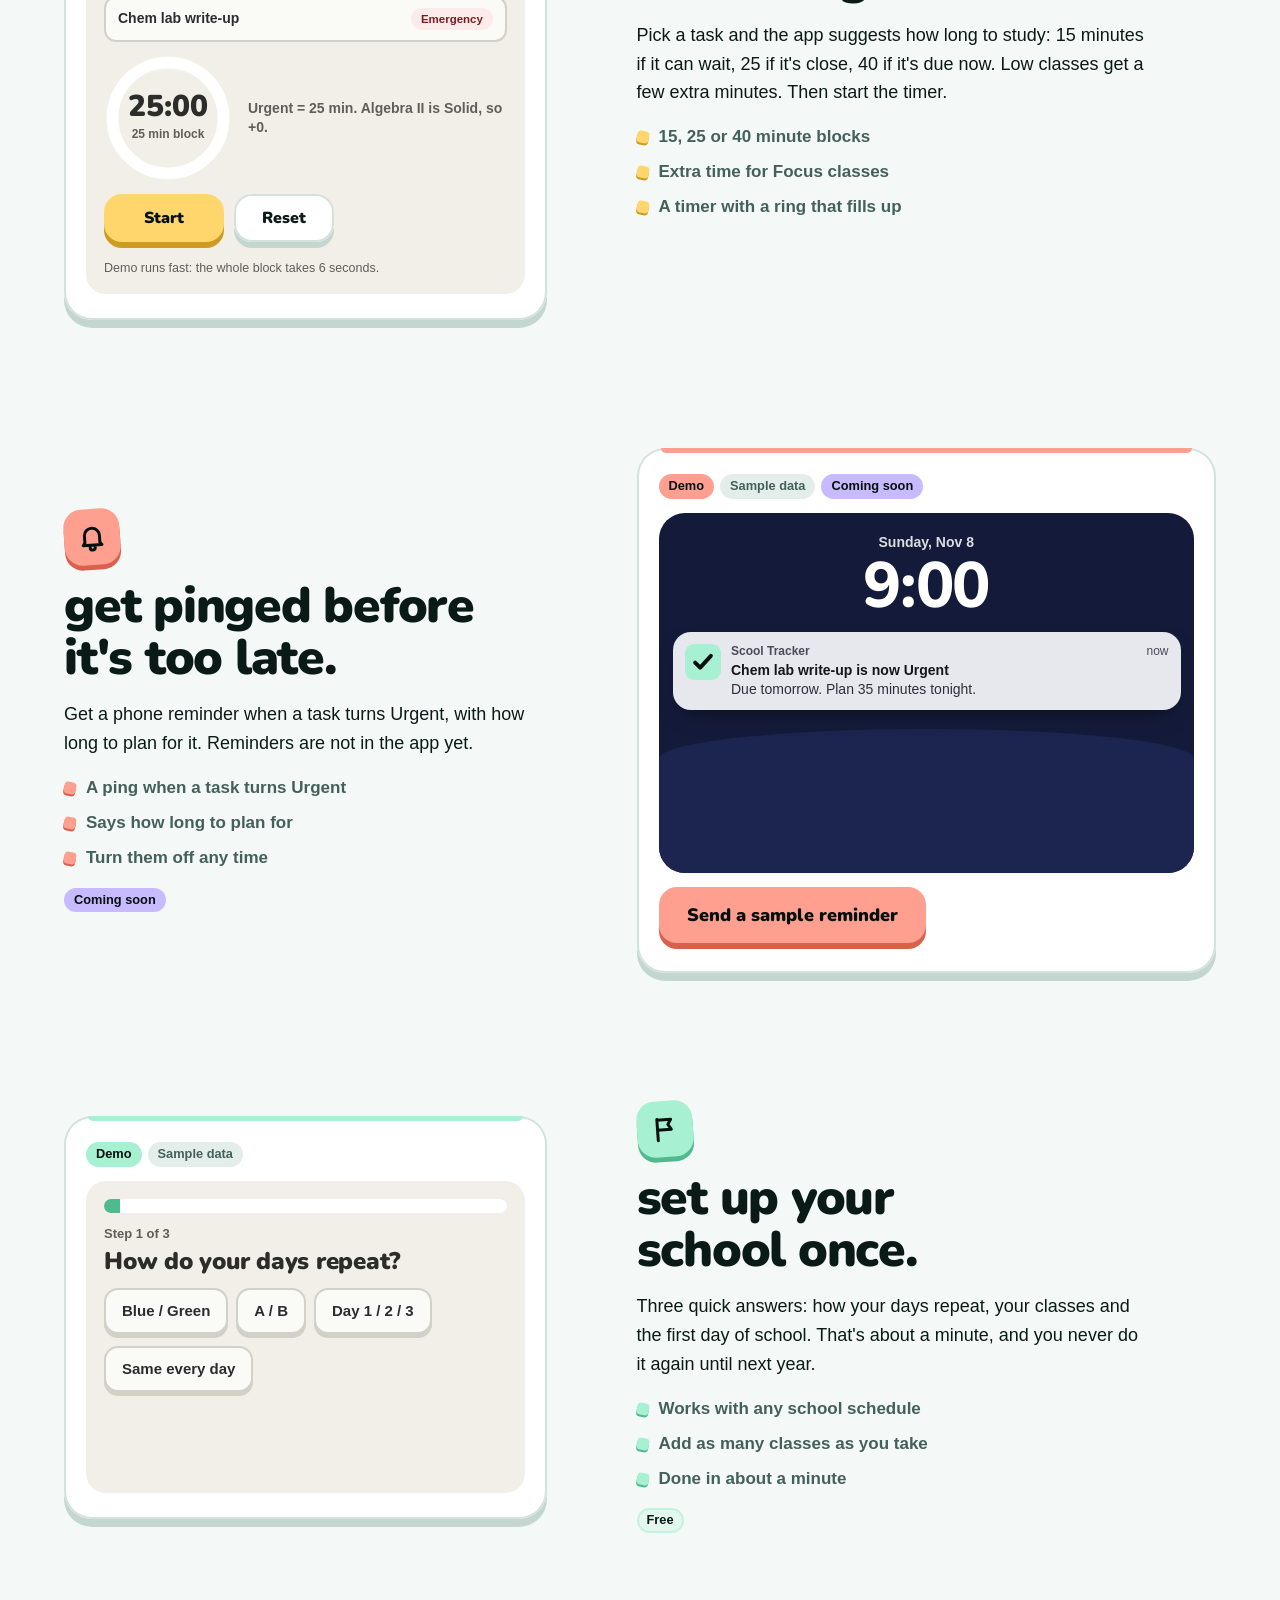
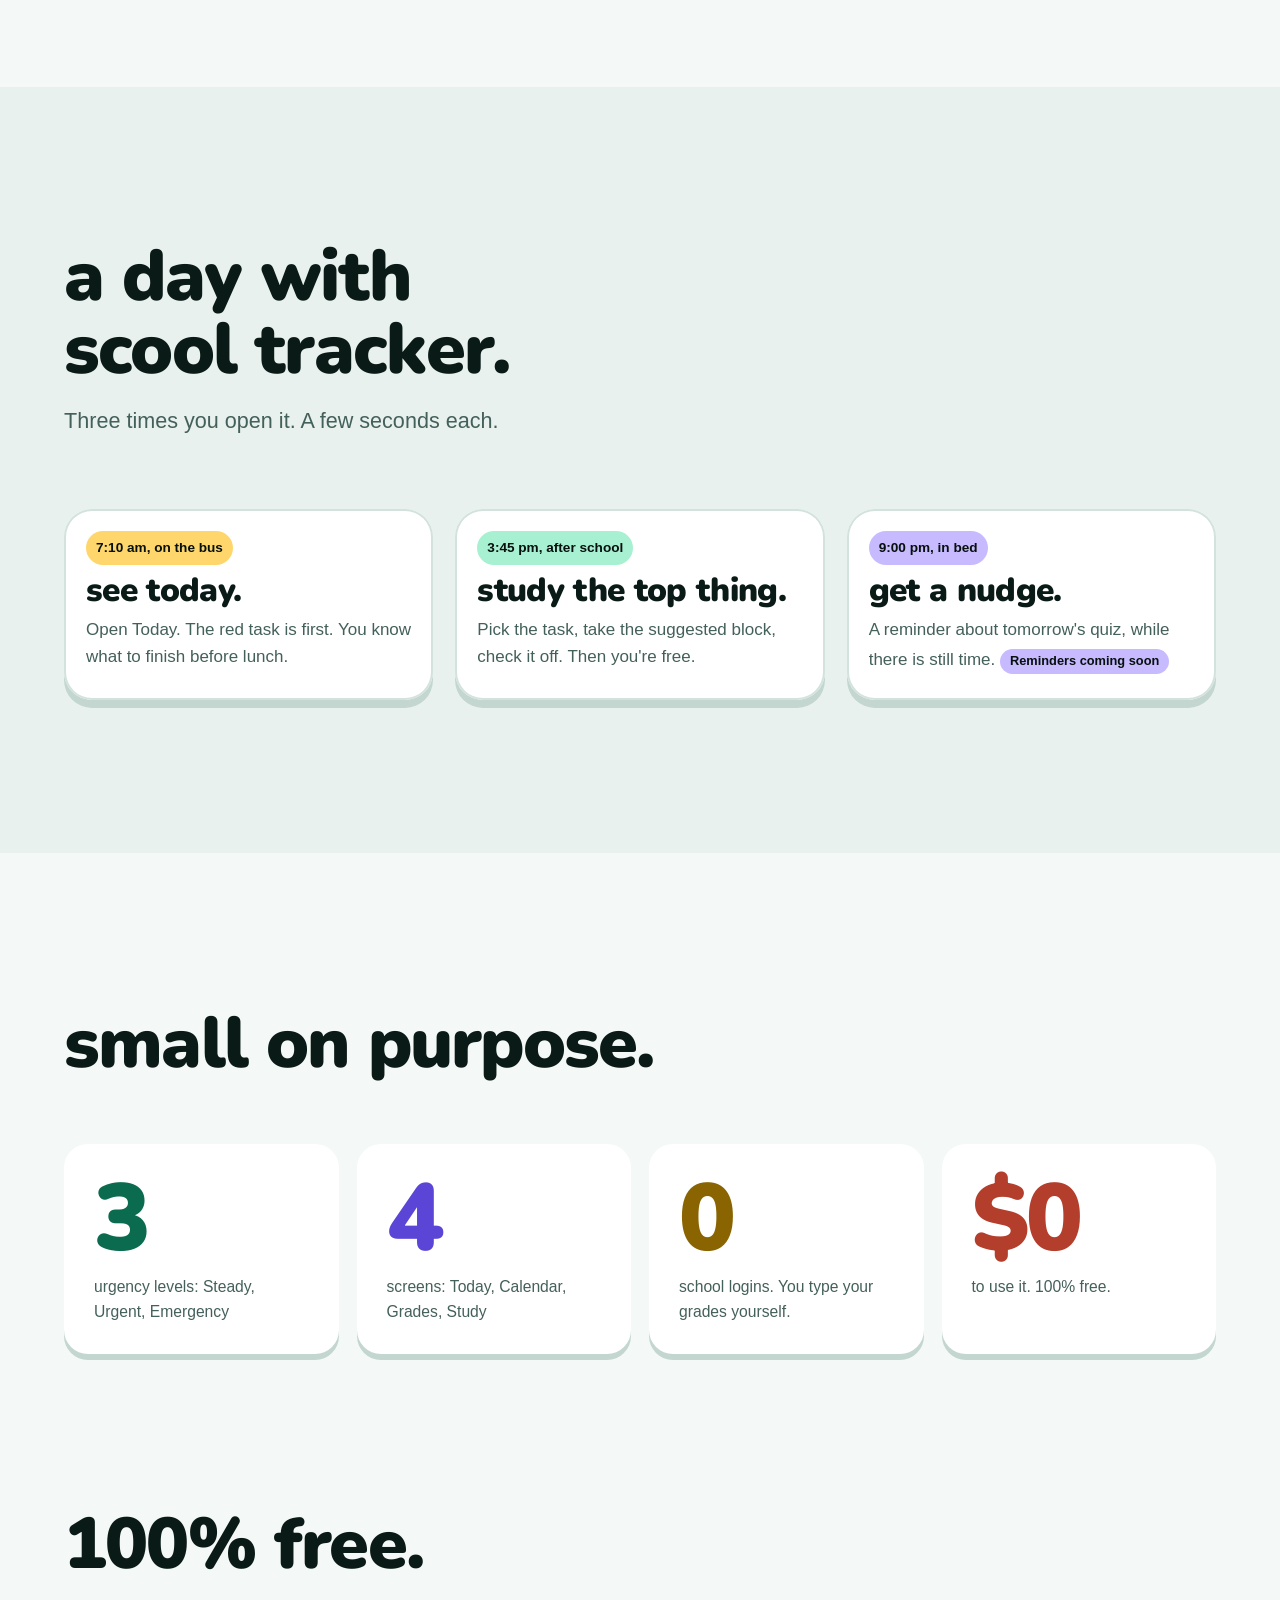
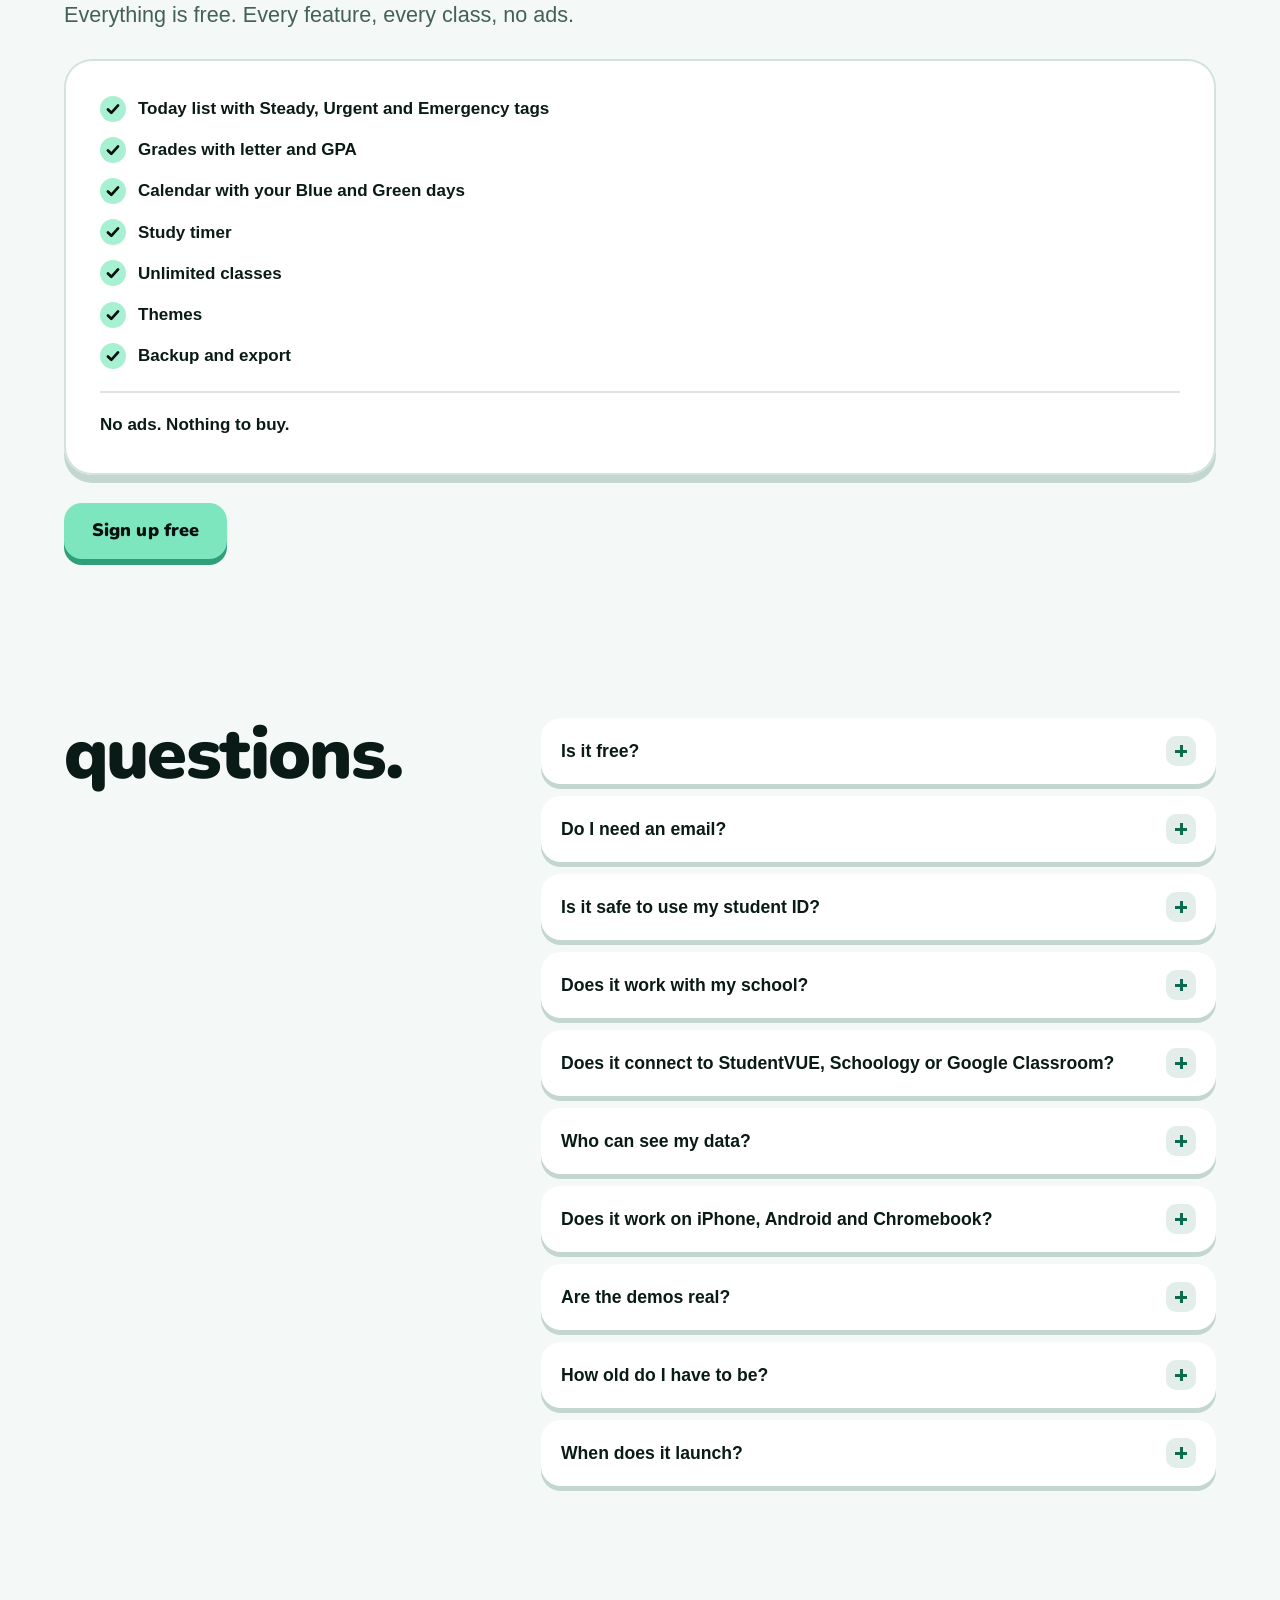
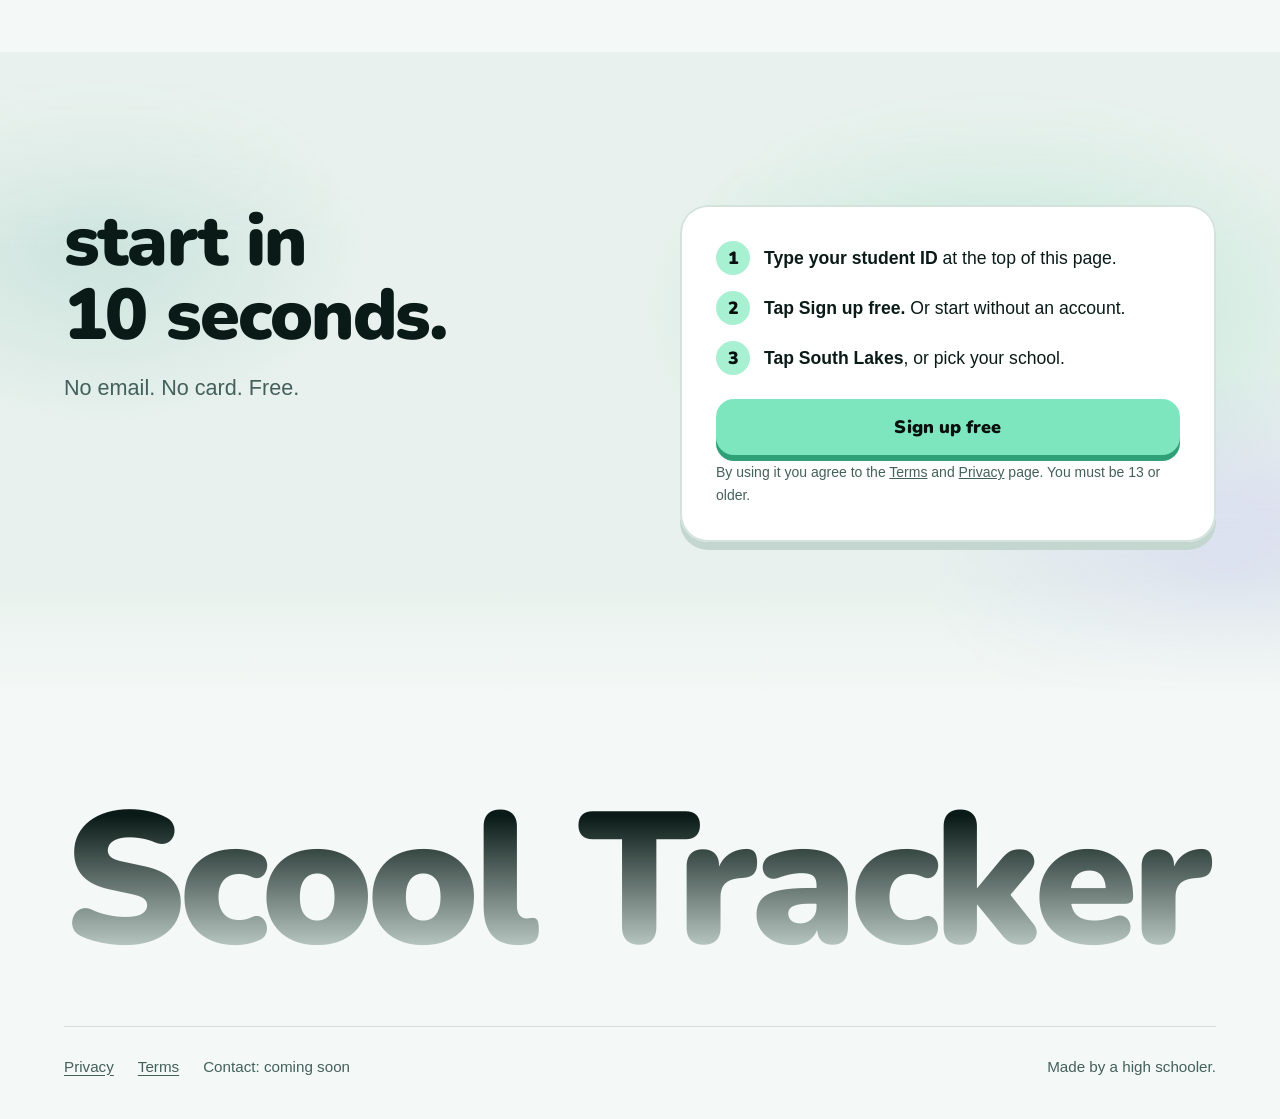
==== commit 9ca4ab10: "Update preview 2026-11-23 10:49" ====
--- a/index.html
+++ b/index.html
@@ -25,7 +25,7 @@
 <link rel="preconnect" href="https://fonts.gstatic.com" crossorigin>
 <link rel="stylesheet" href="https://fonts.googleapis.com/css2?family=Nunito:wght@800;900&display=swap" media="print" onload="this.media='all'">
 <noscript><link rel="stylesheet" href="https://fonts.googleapis.com/css2?family=Nunito:wght@800;900&display=swap"></noscript>
-<link rel="stylesheet" href="style.css">
+<link rel="stylesheet" href="style.css?v=34d18dd-1795448981">
 <script>document.documentElement.classList.remove('no-js');document.documentElement.classList.add('js')</script>
 </head>
 <body>
@@ -54,7 +54,7 @@
       <a href="#free">It's free</a>
       <a href="#faq">FAQ</a>
     </nav>
-    <a class="btn btn-sm" href="app/">Start free</a>
+    <a class="btn btn-sm" href="#signup" data-signup>Sign up free</a>
   </div>
 </header>
 
@@ -64,12 +64,20 @@
   <div class="wrap">
     <h1 id="hero-h">Know what's due. Before it's due.</h1>
     <p class="lede">Homework, tests and grades on one screen, ranked by what hits first. Works on your phone, Chromebook or PC.</p>
-    <div class="cta">
-      <div class="cta-row">
-        <a class="btn" id="hero-cta" href="app/">Start free, it takes 10 seconds</a>
-        <a class="btn btn-2" href="#demos">Play the demos</a>
-      </div>
-      <small>100% free. No email needed: just your student ID, or start without an account.</small>
+    <div class="cta" id="signup">
+      <form class="signup" id="signup-form" action="app/" method="get" novalidate>
+        <label class="sr-only" for="sid">Student ID</label>
+        <div class="signup-row">
+          <input class="sid" id="sid" type="text" inputmode="numeric" autocomplete="off" autocorrect="off" autocapitalize="off" spellcheck="false" maxlength="10" placeholder="Your student ID" aria-describedby="sid-hint sid-err">
+          <p class="sid-err" id="sid-err" role="alert" aria-live="assertive"></p>
+          <button class="btn btn-go" id="hero-cta" type="submit">Sign up free</button>
+        </div>
+      </form>
+      <div class="cta-links">
+        <a href="app/?start=guest">or start without an account</a>
+        <a href="#demos">Play the demos</a>
+      </div>
+      <small id="sid-hint">100% free. No email. Your student ID is your login, so don't share it.</small>
     </div>
     <figure class="hero-phone" id="hero-phone">
       <div class="hero-doodle" data-doodle="wave" data-doodle-label="Doodle, a green, wide-eyed bird mascot, cheering and holding up a gold star" id="hero-doodle"></div>
@@ -359,7 +367,7 @@
       <p class="free-note"><b>No ads. Nothing to buy.</b></p>
     </div>
     <div class="plans-foot reveal">
-      <a class="btn" href="app/">Start free</a>
+      <a class="btn" href="#signup" data-signup>Sign up free</a>
     </div>
   </div>
 </section>
@@ -380,7 +388,7 @@
       <details><summary>Does it work on iPhone, Android and Chromebook?</summary><div class="ans"><p>It runs in the browser, so it works on a phone, a Chromebook or a PC.</p></div></details>
       <details><summary>Are the demos real?</summary><div class="ans"><p>They use the same rules as the app, with sample data. The study timer is in the app. Reminders are not in the app yet, so they are marked Coming soon.</p></div></details>
       <details><summary>How old do I have to be?</summary><div class="ans"><p>13 or older.</p></div></details>
-      <details><summary>When does it launch?</summary><div class="ans"><p>It's live now. Tap Start free.</p></div></details>
+      <details><summary>When does it launch?</summary><div class="ans"><p>It's live now. Tap Sign up free.</p></div></details>
     </div>
   </div>
 </section>
@@ -394,11 +402,11 @@
     </div>
     <div class="form-card">
       <ol class="start-steps">
-        <li><span><b>Open the app.</b></span></li>
-        <li><span><b>Type your student ID</b> or tap Start now.</span></li>
+        <li><span><b>Type your student ID</b> at the top of this page.</span></li>
+        <li><span><b>Tap Sign up free.</b> Or start without an account.</span></li>
         <li><span><b>Tap South Lakes</b>, or pick your school.</span></li>
       </ol>
-      <a class="btn" href="app/">Start free</a>
+      <a class="btn" href="#signup" data-signup>Sign up free</a>
       <p class="fine">By using it you agree to the <a href="terms.html">Terms</a> and <a href="privacy.html">Privacy</a> page. You must be 13 or older.</p>
     </div>
   </div>
@@ -422,14 +430,14 @@
 
 <div class="mbar" id="mbar" aria-hidden="true">
   <span>100% free</span>
-  <a class="btn btn-sm" href="app/" tabindex="-1">Start free</a>
+  <a class="btn btn-sm" href="#signup" data-signup tabindex="-1">Sign up free</a>
 </div>
 
-<script src="config.js"></script>
-<script src="doodle/doodle.js" defer></script>
-<script src="demo/logic.js" defer></script>
-<script src="demo/fx.js" defer></script>
-<script src="demo/demos.js" defer></script>
-<script src="main.js" defer></script>
+<script src="config.js?v=34d18dd-1795448981"></script>
+<script src="doodle/doodle.js?v=34d18dd-1795448981" defer></script>
+<script src="demo/logic.js?v=34d18dd-1795448981" defer></script>
+<script src="demo/fx.js?v=34d18dd-1795448981" defer></script>
+<script src="demo/demos.js?v=34d18dd-1795448981" defer></script>
+<script src="main.js?v=34d18dd-1795448981" defer></script>
 </body>
 </html>
--- a/style.css
+++ b/style.css
@@ -574,3 +574,37 @@
 .start-steps li { counter-increment: s; display: flex; gap: 14px; align-items: center; font-size: 1.1rem; }
 .start-steps li::before { content: counter(s); flex: none; width: 34px; height: 34px; border-radius: 50%; display: grid; place-items: center; font-family: var(--title); font-weight: 900; background: var(--pop-mint); color: var(--on-pop); }
 .form-card .btn { text-align: center; }
+
+/* hero sign-up: Student ID box + big Sign up free button (PLAN 2026-11-23 later) */
+.hero .cta { width: 100%; max-width: 640px; margin-inline: auto; margin-top: 28px; gap: 10px; }
+.signup { width: 100%; }
+.signup-row { display: flex; flex-direction: column; gap: 12px; }
+.sid { width: 100%; min-height: 56px; padding: 0 20px; border-radius: 18px; border: 2px solid var(--line2); background: var(--surface); color: var(--text);
+  font: 700 1.125rem/1.2 -apple-system, BlinkMacSystemFont, "Helvetica Neue", "Segoe UI", Roboto, sans-serif; letter-spacing: .04em; text-align: center;
+  box-shadow: inset 0 2px 0 rgba(0,0,0,.12); transition: border-color .15s, box-shadow .15s; }
+.sid::placeholder { color: var(--ph); letter-spacing: 0; font-weight: 600; }
+.sid:hover { border-color: var(--text2); }
+.sid:focus-visible { outline: 3px solid var(--focus); outline-offset: 2px; border-color: var(--focus); }
+.sid[aria-invalid="true"] { border-color: var(--danger); }
+.btn-go { width: 100%; font-size: 1.2rem; box-shadow: 0 6px 0 var(--btn-edge), 0 0 34px -4px var(--glow1); }
+.btn-go:hover { box-shadow: 0 8px 0 var(--btn-edge), 0 0 40px -2px var(--glow1); }
+.btn-go:active { box-shadow: 0 0 0 var(--btn-edge), 0 0 24px -6px var(--glow1); }
+.sid-err { margin-top: -4px; color: var(--danger); font-weight: 700; font-size: .98rem; }
+.sid-err:empty { display: none; }
+.cta-links { display: flex; flex-wrap: wrap; justify-content: center; column-gap: 22px; }
+.cta-links a { display: inline-flex; align-items: center; min-height: 44px; padding-inline: 4px; color: var(--text); font-weight: 700; text-decoration: underline; text-decoration-color: var(--line2); text-decoration-thickness: 2px; text-underline-offset: 5px; }
+.cta-links a:hover { text-decoration-color: var(--focus); }
+.cta-links a + a { color: var(--text2); font-weight: 600; }
+.hero .cta small { max-width: 32em; line-height: 1.45; font-size: .9rem; }
+@media (min-width: 600px) {
+  .signup-row { flex-direction: row; flex-wrap: wrap; justify-content: center; align-items: flex-start; }
+  .sid-err { order: 3; flex: 0 0 100%; margin-top: 0; }
+  .sid { flex: 1 1 auto; max-width: 280px; text-align: left; }
+  .btn-go { width: 320px; flex: none; }
+}
+@media (max-width: 599px) { .hero-phone { margin-top: 48px; } .hero .lede { margin-top: 16px; } }
+@media (prefers-reduced-motion: no-preference) {
+  .btn-go { animation: go-glow 3.2s 1.2s ease-in-out infinite; }
+  @keyframes go-glow { 50% { box-shadow: 0 6px 0 var(--btn-edge), 0 0 46px 2px var(--glow1); } }
+  .btn-go:hover, .btn-go:active { animation: none; }
+}
